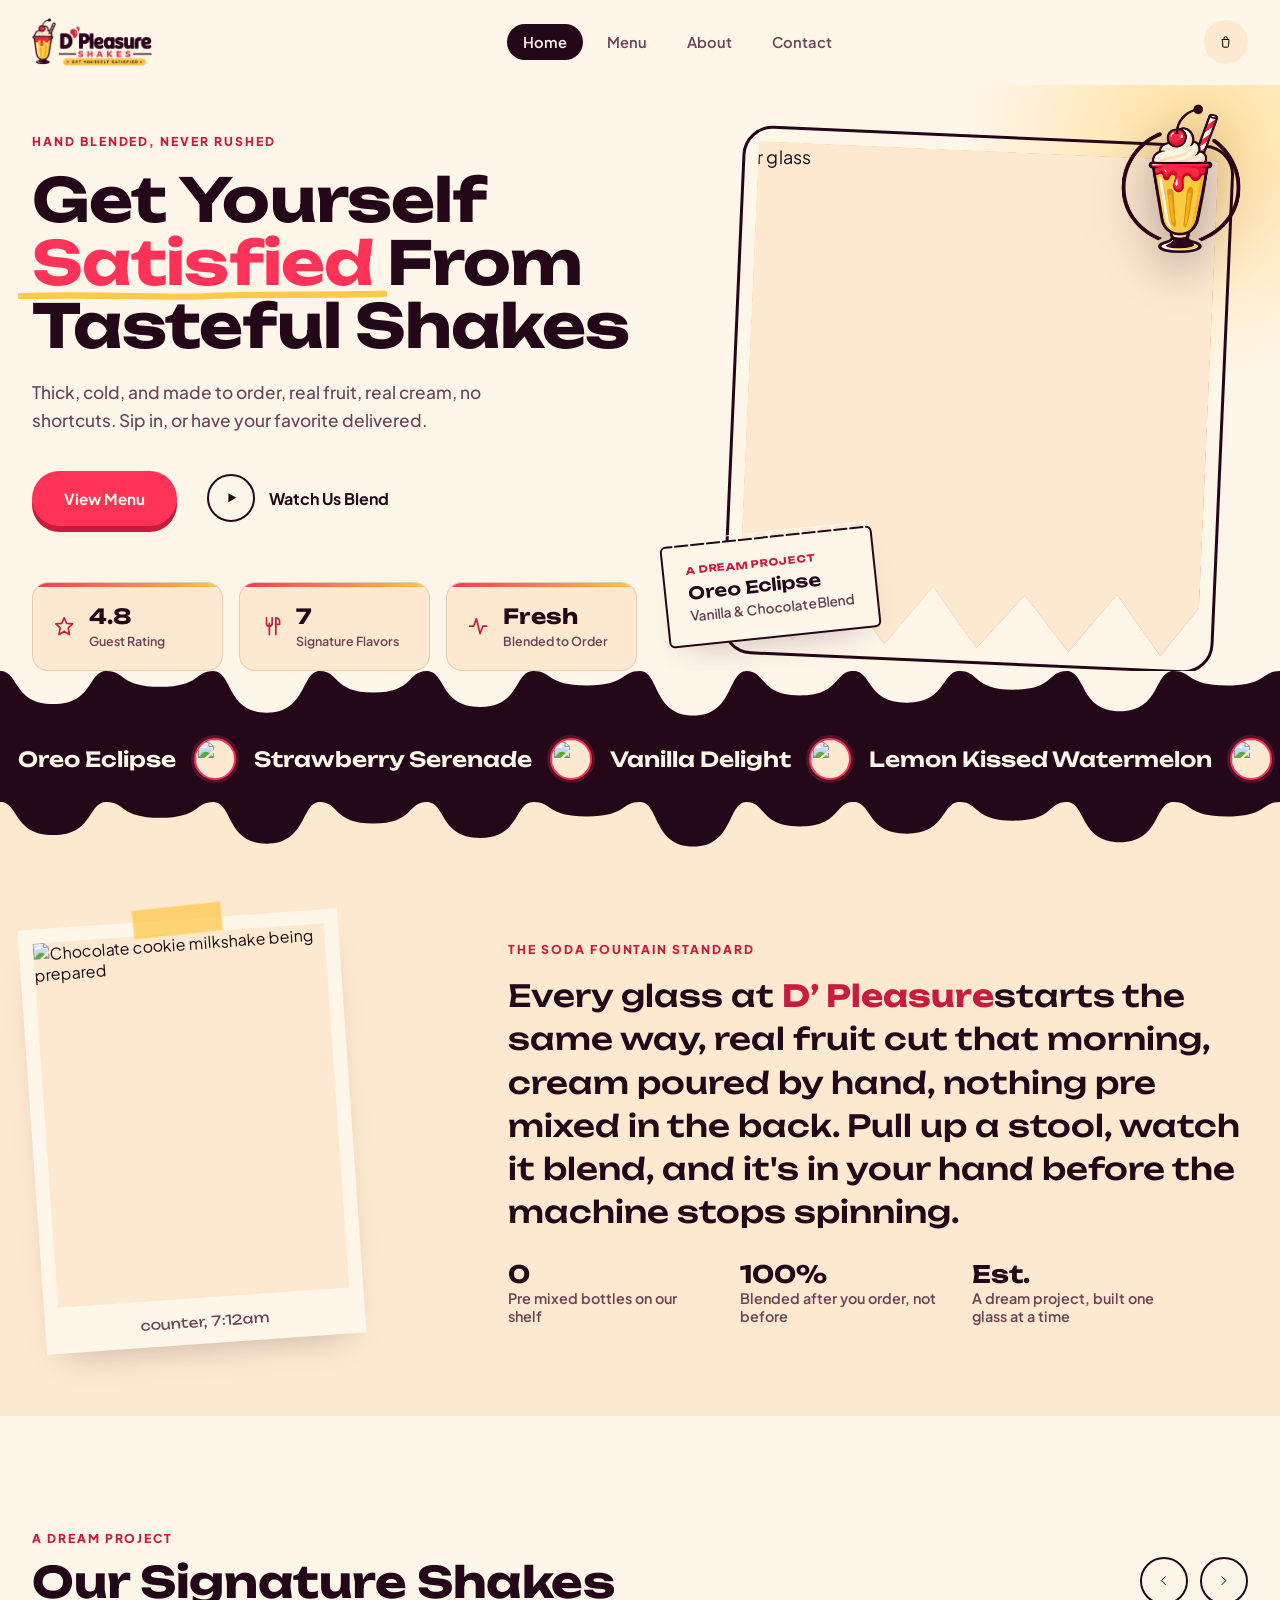
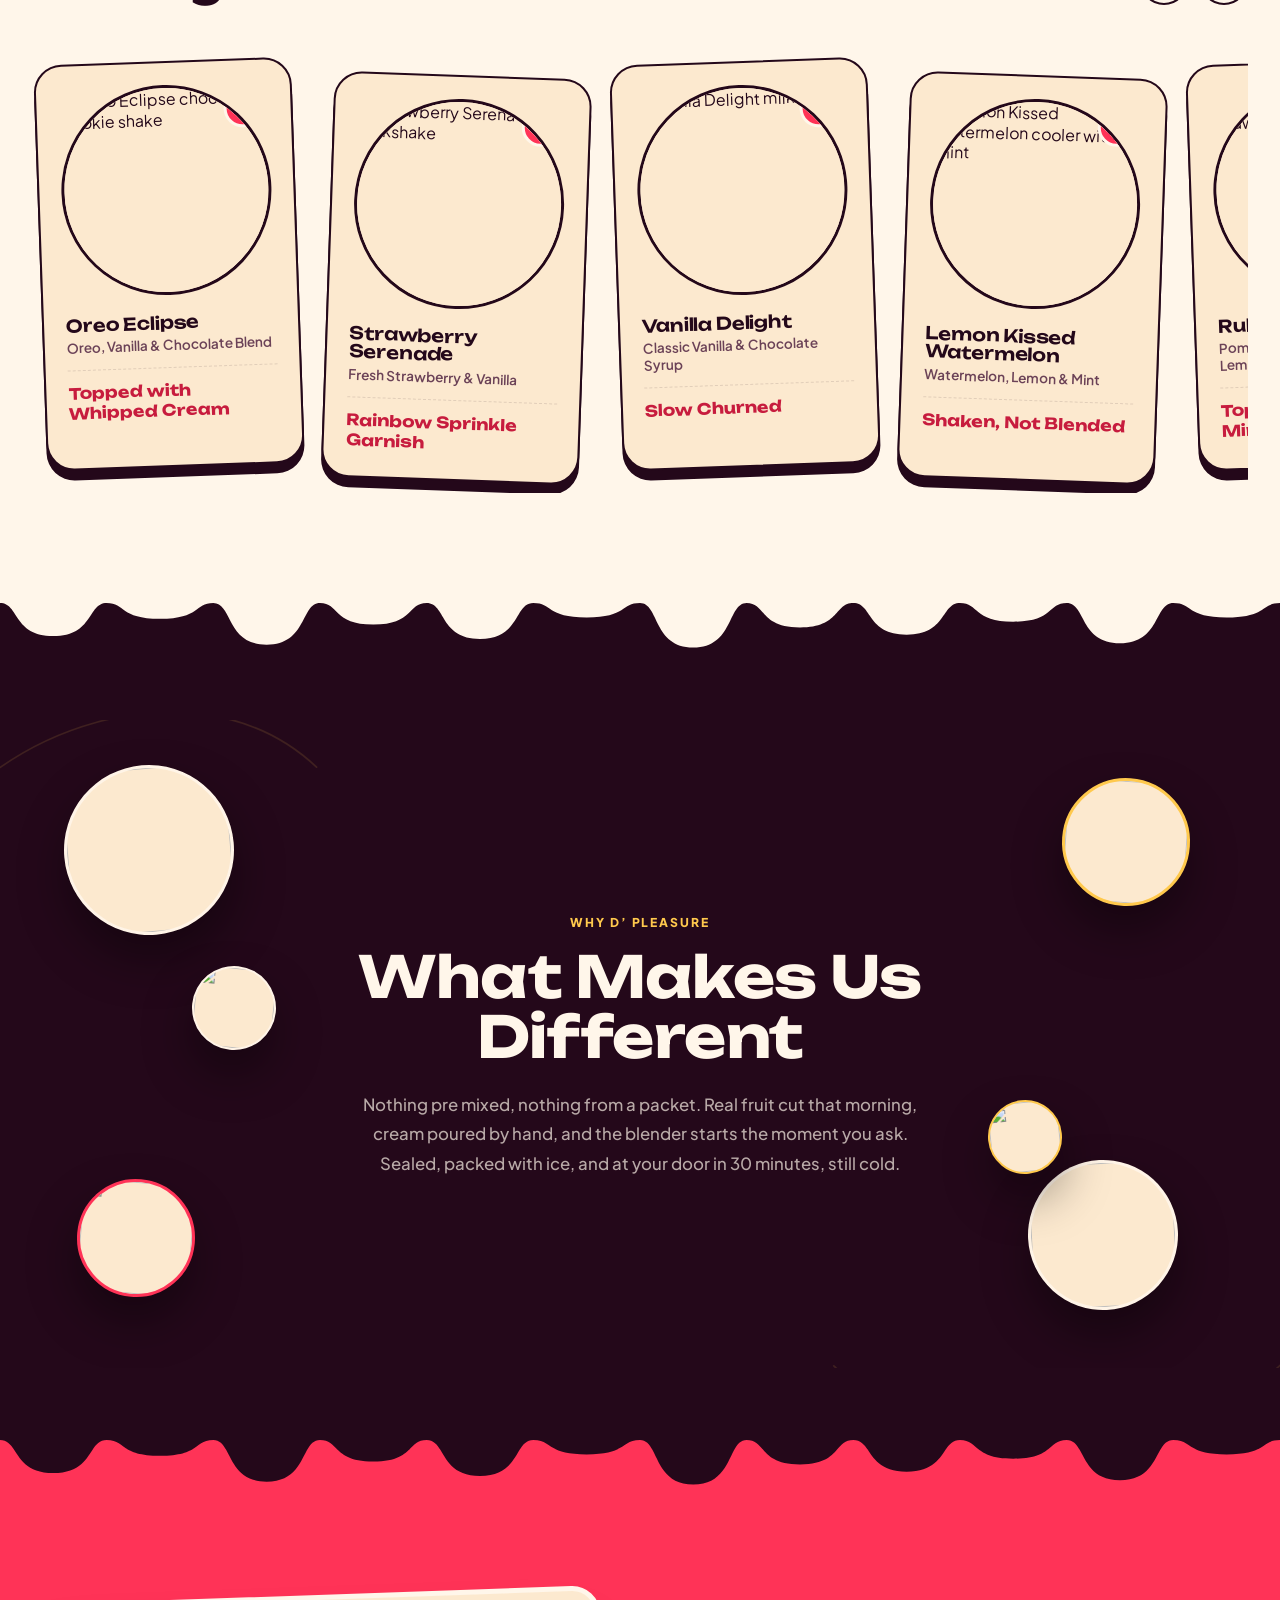
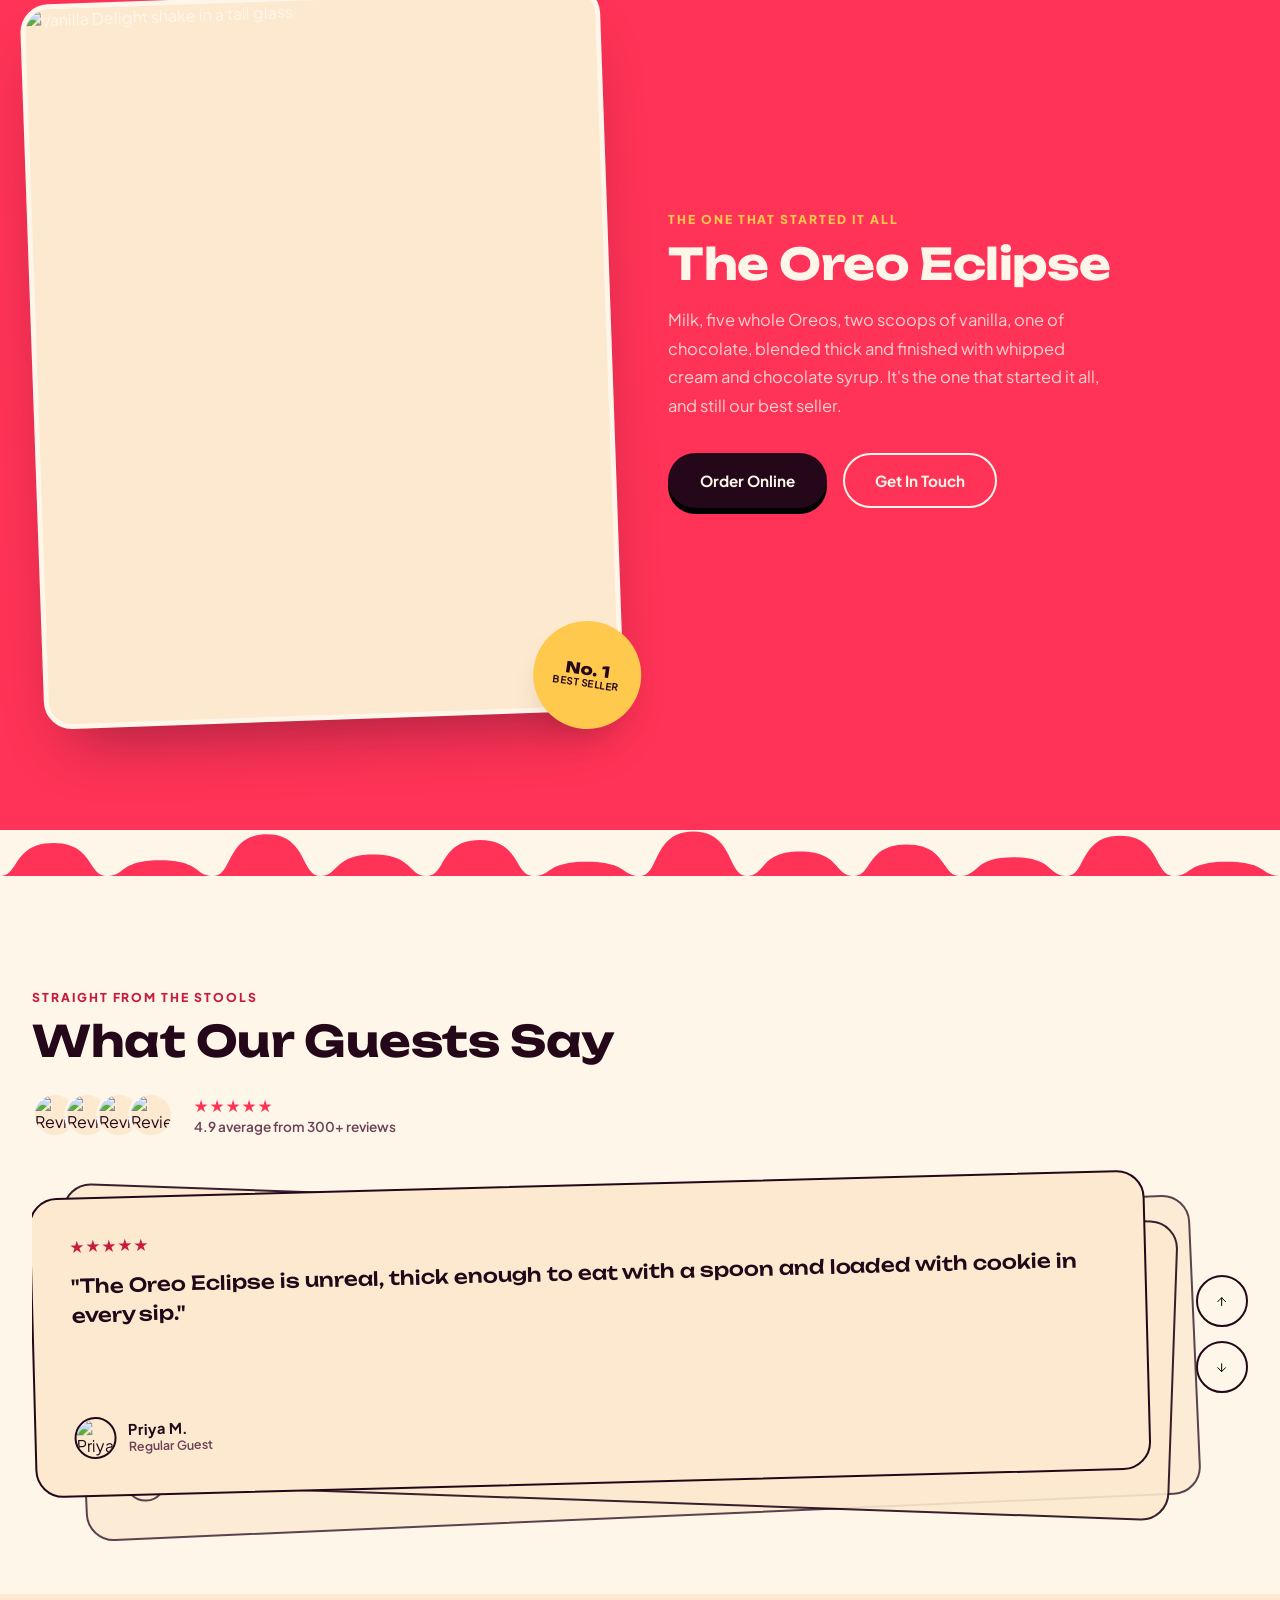
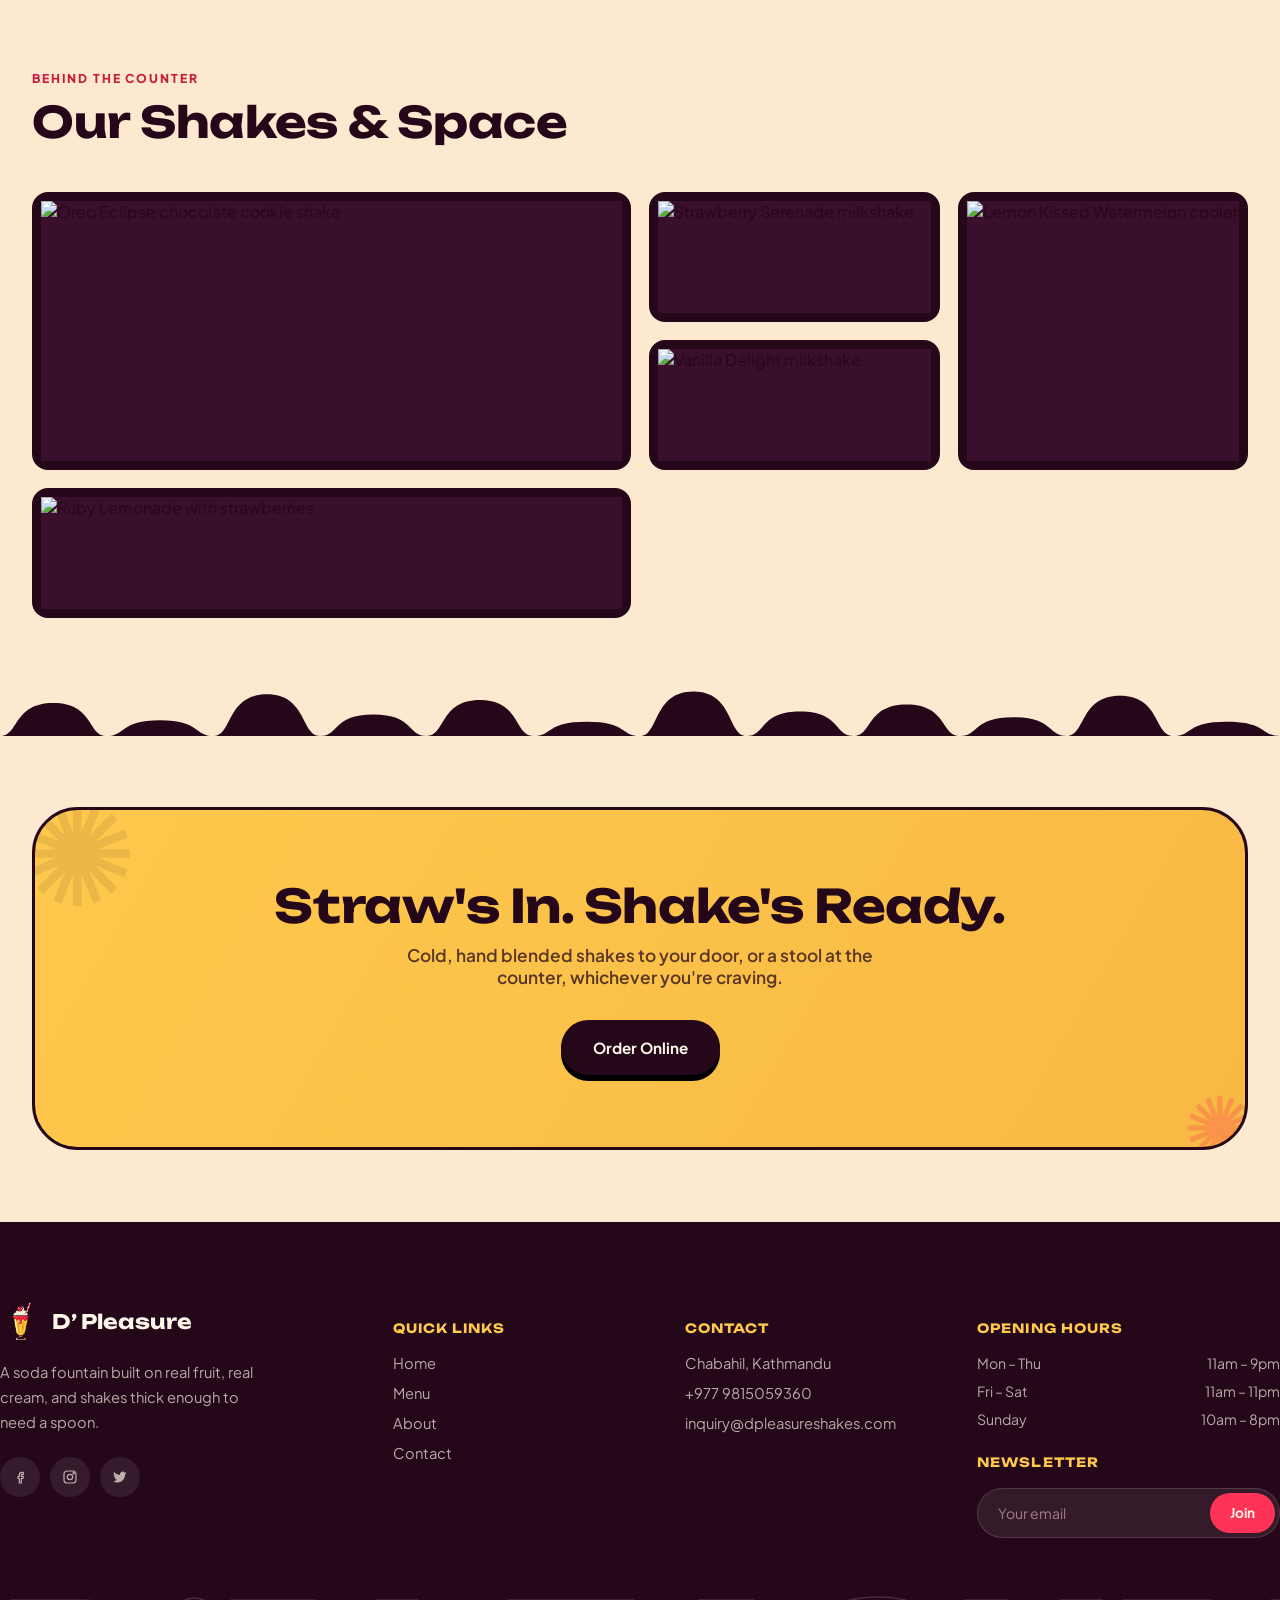
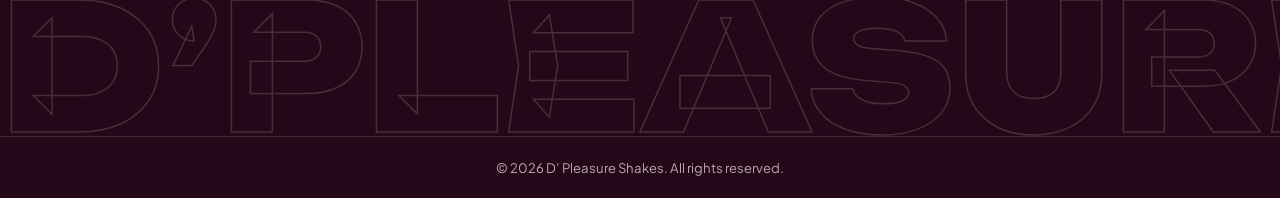
==== index.html @ b7050475 "D' Pleasure Shakes — static site Four pages on clean folder URLs (/, /menu/, /about/, /contact/), cu" ====
<!DOCTYPE html>
<html lang="en">
<head>
<meta charset="UTF-8">
<meta name="viewport" content="width=device-width, initial-scale=1.0">
<link rel="icon" type="image/png" href="images/favicon.png">
<title>D' Pleasure Shakes, Get Yourself Satisfied</title>
<meta name="description" content="D' Pleasure Shakes is a milkshake and mocktail bar serving hand blended shakes and fresh fruit coolers. Order online or stop by today.">
<meta property="og:title" content="D&rsquo; Pleasure Shakes — Get Yourself Satisfied">
<meta property="og:description" content="Hand blended shakes and fresh fruit coolers, blended to order. Order online or stop by the counter in Chabahil, Kathmandu.">
<meta property="og:type" content="website">
<link rel="preconnect" href="https://fonts.googleapis.com">
<link rel="preconnect" href="https://images.unsplash.com" crossorigin>
<link rel="stylesheet" href="css/style.css?v=7">
</head>
<body>

<a class="skip-link" href="#main">Skip to content</a>

<!-- ============ HEADER ============ -->
<header class="site-header" id="siteHeader">
 <div class="nav-wrap">
 <a href="index.html" class="logo"><img class="logo-img" src="images/logotype.png" alt="D&rsquo; Pleasure Shakes" width="499" height="200"></a>

 <nav class="nav-links">
 <a href="index.html" class="active">Home</a>
 <a href="menu/">Menu</a>
 <a href="about/">About</a>
 <a href="contact/">Contact</a>
 </nav>

 <div class="nav-actions">
 <button class="icon-btn" aria-label="View cart">
 <svg class="icon" viewBox="0 0 24 24"><path d="M6 8h12l-1 12.5a2 2 0 01-2 1.5H9a2 2 0 01-2-1.5L6 8z"/><path d="M9 8V6a3 3 0 016 0v2"/></svg>
 <span class="cart-badge">3</span>
 </button>
 <button class="hamburger" id="hamburgerBtn" aria-label="Toggle menu" aria-expanded="false">
 <span></span><span></span><span></span>
 </button>
 </div>
 </div>

 <nav class="mobile-nav" id="mobileNav">
 <a href="index.html">Home</a>
 <a href="menu/">Menu</a>
 <a href="about/">About</a>
 <a href="contact/">Contact</a>
 </nav>
</header>

<main id="main">

 <!-- ============ HERO ============ -->
 <section class="hero">
 <div class="container hero-grid">
 <div class="hero-copy">
 <span class="eyebrow">Hand Blended, Never Rushed</span>
 <h1>Get Yourself
 <span class="highlight highlight-wave">Satisfied
 <svg viewBox="0 0 300 20" preserveAspectRatio="none" xmlns="http://www.w3.org/2000/svg"><path d="M2,14 C60,4 120,20 150,10 C180,2 240,16 298,8" stroke="var(--butter)" stroke-width="7" fill="none" stroke-linecap="round"><animate attributeName="d" dur="2.4s" repeatCount="indefinite" values="M2,14 C60,4 120,20 150,10 C180,2 240,16 298,8; M2,10 C60,18 120,6 150,16 C180,20 240,6 298,12; M2,14 C60,4 120,20 150,10 C180,2 240,16 298,8"/></path></svg>
 </span>
          From Tasteful Shakes</h1>
 <p class="lede">Thick, cold, and made to order, real fruit, real cream, no shortcuts. Sip in, or have your favorite delivered.</p>

 <div class="hero-ctas">
 <a href="menu/" class="btn btn-primary">View Menu</a>
 <a href="#" class="link-play">
 <span class="play-circle">
 <svg class="icon" viewBox="0 0 24 24" style="stroke:none; fill:currentColor; width:0.85em; height:0.85em; margin-left:2px;"><path d="M6 4l14 8-14 8V4z"/></svg>
 </span>
            Watch Us Blend
 </a>
 </div>

 <div class="stats-row">
 <div class="stat-card">
 <svg class="icon stat-icon" viewBox="0 0 24 24"><path d="M12 3l2.6 5.9L21 9.6l-4.6 4.3L17.6 21 12 17.6 6.4 21l1.2-7.1L3 9.6l6.4-.7L12 3z"/></svg>
 <span>
 <span class="stat-num stat-count" data-count="4.8" data-decimals="1">4.8</span>
 <span class="stat-label">Guest Rating</span>
 </span>
 </div>
 <div class="stat-card">
 <svg class="icon stat-icon" viewBox="0 0 24 24"><path d="M7 3v6a3 3 0 006 0V3M10 9v12M17 3v18M17 3a4 4 0 014 4v3h-4"/></svg>
 <span>
 <span class="stat-num stat-count" data-count="7">7</span>
 <span class="stat-label">Signature Flavors</span>
 </span>
 </div>
 <div class="stat-card">
 <svg class="icon stat-icon" viewBox="0 0 24 24"><path d="M3 12h4l3-8 4 16 3-8h4"/></svg>
 <span>
 <span class="stat-num">Fresh</span>
 <span class="stat-label">Blended to Order</span>
 </span>
 </div>
 </div>
 </div>

 <div class="hero-visual">
 <div class="seal-badge">
 <img src="images/logo.png" alt="D&rsquo; Pleasure Shakes badge">
 </div>
 <div class="photo-box">
 <div class="photo-frame">
 <img src="https://images.unsplash.com/photo-1579954115545-a95591f28bfc?auto=format&fit=crop&w=900&q=60" alt="Strawberry milkshake topped with whipped cream in a clear glass">
 </div>
 </div>
 <div class="ticket-badge">
 <div class="tb-label">A Dream Project</div>
 <div class="tb-name">Oreo Eclipse</div>
 <div class="tb-price">Vanilla &amp; Chocolate Blend</div>
 </div>
 </div>
 </div>
 </section>

 <!-- ============ DRIP: cream → plum ============ -->
 <div class="drip drip--to-plum" aria-hidden="true">
 <svg viewBox="0 0 1200 64" preserveAspectRatio="none" xmlns="http://www.w3.org/2000/svg"><path d="M0,0 C18,0 12,46 50,46 C88,46 82,0 100,0 C118,0 112,22 150,22 C188,22 182,0 200,0 C218,0 212,58 250,58 C288,58 282,0 300,0 C318,0 312,30 350,30 C388,30 382,0 400,0 C418,0 412,50 450,50 C488,50 482,0 500,0 C518,0 512,20 550,20 C588,20 582,0 600,0 C618,0 612,62 650,62 C688,62 682,0 700,0 C718,0 712,34 750,34 C788,34 782,0 800,0 C818,0 812,44 850,44 C888,44 882,0 900,0 C918,0 912,26 950,26 C988,26 982,0 1000,0 C1018,0 1012,56 1050,56 C1088,56 1082,0 1100,0 C1118,0 1112,20 1150,20 C1188,20 1182,0 1200,0 V0 H0 Z"/></svg>
 </div>

 <!-- ============ MARQUEE TICKER ============ -->
 <div class="marquee-band" aria-hidden="true">
 <div class="marquee-track">
 <span>Oreo Eclipse</span><img loading="lazy" decoding="async" class="m-dot" src="https://images.unsplash.com/photo-1572490122747-3968b75cc699?auto=format&fit=crop&w=120&q=60" alt="" aria-hidden="true"><span>Strawberry Serenade</span><img loading="lazy" decoding="async" class="m-dot" src="https://images.unsplash.com/photo-1579954115545-a95591f28bfc?auto=format&fit=crop&w=120&q=60" alt="" aria-hidden="true"><span>Vanilla Delight</span><img loading="lazy" decoding="async" class="m-dot" src="https://images.unsplash.com/photo-1568901839119-631418a3910d?auto=format&fit=crop&w=120&q=60" alt="" aria-hidden="true"><span>Lemon Kissed Watermelon</span><img loading="lazy" decoding="async" class="m-dot" src="https://images.unsplash.com/photo-1527661591475-527312dd65f5?auto=format&fit=crop&w=120&q=60" alt="" aria-hidden="true"><span>Ruby Lemonade</span><img loading="lazy" decoding="async" class="m-dot" src="https://images.unsplash.com/photo-1560508180-03f285f67ded?auto=format&fit=crop&w=120&q=60" alt="" aria-hidden="true"><span>Blue Island Twist</span><img loading="lazy" decoding="async" class="m-dot" src="https://images.unsplash.com/photo-1783705956680-195b93288b17?auto=format&fit=crop&w=120&q=60" alt="" aria-hidden="true"><span>Tropical Mint Twist</span><img loading="lazy" decoding="async" class="m-dot" src="https://images.unsplash.com/photo-1621263764928-df1444c5e859?auto=format&fit=crop&w=120&q=60" alt="" aria-hidden="true">
 <span>Oreo Eclipse</span><img loading="lazy" decoding="async" class="m-dot" src="https://images.unsplash.com/photo-1572490122747-3968b75cc699?auto=format&fit=crop&w=120&q=60" alt="" aria-hidden="true"><span>Strawberry Serenade</span><img loading="lazy" decoding="async" class="m-dot" src="https://images.unsplash.com/photo-1579954115545-a95591f28bfc?auto=format&fit=crop&w=120&q=60" alt="" aria-hidden="true"><span>Vanilla Delight</span><img loading="lazy" decoding="async" class="m-dot" src="https://images.unsplash.com/photo-1568901839119-631418a3910d?auto=format&fit=crop&w=120&q=60" alt="" aria-hidden="true"><span>Lemon Kissed Watermelon</span><img loading="lazy" decoding="async" class="m-dot" src="https://images.unsplash.com/photo-1527661591475-527312dd65f5?auto=format&fit=crop&w=120&q=60" alt="" aria-hidden="true"><span>Ruby Lemonade</span><img loading="lazy" decoding="async" class="m-dot" src="https://images.unsplash.com/photo-1560508180-03f285f67ded?auto=format&fit=crop&w=120&q=60" alt="" aria-hidden="true"><span>Blue Island Twist</span><img loading="lazy" decoding="async" class="m-dot" src="https://images.unsplash.com/photo-1783705956680-195b93288b17?auto=format&fit=crop&w=120&q=60" alt="" aria-hidden="true"><span>Tropical Mint Twist</span><img loading="lazy" decoding="async" class="m-dot" src="https://images.unsplash.com/photo-1621263764928-df1444c5e859?auto=format&fit=crop&w=120&q=60" alt="" aria-hidden="true">
 </div>
 </div>

 <!-- ============ DRIP: plum → cream-2 ============ -->
 <div class="drip drip--to-cream2" aria-hidden="true">
 <svg viewBox="0 0 1200 64" preserveAspectRatio="none" xmlns="http://www.w3.org/2000/svg"><path d="M0,0 C18,0 12,46 50,46 C88,46 82,0 100,0 C118,0 112,22 150,22 C188,22 182,0 200,0 C218,0 212,58 250,58 C288,58 282,0 300,0 C318,0 312,30 350,30 C388,30 382,0 400,0 C418,0 412,50 450,50 C488,50 482,0 500,0 C518,0 512,20 550,20 C588,20 582,0 600,0 C618,0 612,62 650,62 C688,62 682,0 700,0 C718,0 712,34 750,34 C788,34 782,0 800,0 C818,0 812,44 850,44 C888,44 882,0 900,0 C918,0 912,26 950,26 C988,26 982,0 1000,0 C1018,0 1012,56 1050,56 C1088,56 1082,0 1100,0 C1118,0 1112,20 1150,20 C1188,20 1182,0 1200,0 V0 H0 Z"/></svg>
 </div>

 <!-- ============ ABOUT STRIP ============ -->
 <section class="section section--tight on-cream2">
 <div class="container about-strip reveal">
 <div class="polaroid">
 <div class="tape"></div>
 <img loading="lazy" decoding="async" src="https://images.unsplash.com/photo-1572490122747-3968b75cc699?auto=format&fit=crop&w=700&q=60" alt="Chocolate cookie milkshake being prepared">
 <div class="cap">counter, 7:12am</div>
 </div>
 <div class="about-copy">
 <span class="eyebrow">The Soda Fountain Standard</span>
 <p class="big-line" style="margin-top:16px;">Every glass at <strong>D&rsquo; Pleasure</strong>starts the same way, real fruit cut that morning, cream poured by hand, nothing pre mixed in the back. Pull up a stool, watch it blend, and it's in your hand before the machine stops spinning.</p>
 <div class="about-copy-foot">
 <div><strong>0</strong>Pre mixed bottles on our shelf</div>
 <div><strong>100%</strong>Blended after you order, not before</div>
 <div><strong>Est.</strong>A dream project, built one glass at a time</div>
 </div>
 </div>
 </div>
 </section>

 <!-- ============ SIGNATURE SHAKES (DISH RACK) ============ -->
 <section class="section">
 <div class="container">
 <div class="section-head-row reveal">
 <div class="section-heading">
 <span class="eyebrow">A Dream Project</span>
 <h2>Our Signature Shakes</h2>
 </div>
 <div class="carousel-arrows">
 <button class="arrow-btn" id="dishPrev" aria-label="Scroll shakes left">
 <svg class="icon" viewBox="0 0 24 24"><path d="M15 5l-7 7 7 7"/></svg>
 </button>
 <button class="arrow-btn" id="dishNext" aria-label="Scroll shakes right">
 <svg class="icon" viewBox="0 0 24 24"><path d="M9 5l7 7-7 7"/></svg>
 </button>
 </div>
 </div>

 <div class="dish-track reveal" id="dishTrack">
 <article class="dish-card" data-id="oreo-eclipse" data-name="Oreo Eclipse" data-price="380">
 <div class="dish-photo">
 <img loading="lazy" decoding="async" src="https://images.unsplash.com/photo-1572490122747-3968b75cc699?auto=format&fit=crop&w=500&q=60" alt="Oreo Eclipse chocolate cookie shake">
 <button class="dish-add" aria-label="Add Oreo Eclipse to cart">+</button>
 </div>
 <h4>Oreo Eclipse</h4>
 <p class="dish-sub">Oreo, Vanilla &amp; Chocolate Blend</p>
 <p class="dish-price">Topped with Whipped Cream</p>
 </article>

 <article class="dish-card" data-id="strawberry-serenade" data-name="Strawberry Serenade" data-price="360">
 <div class="dish-photo">
 <img loading="lazy" decoding="async" src="https://images.unsplash.com/photo-1579954115545-a95591f28bfc?auto=format&fit=crop&w=600&q=60" alt="Strawberry Serenade milkshake">
 <button class="dish-add" aria-label="Add Strawberry Serenade to cart">+</button>
 </div>
 <h4>Strawberry Serenade</h4>
 <p class="dish-sub">Fresh Strawberry &amp; Vanilla</p>
 <p class="dish-price">Rainbow Sprinkle Garnish</p>
 </article>

 <article class="dish-card" data-id="vanilla-delight" data-name="Vanilla Delight" data-price="320">
 <div class="dish-photo">
 <img loading="lazy" decoding="async" src="https://images.unsplash.com/photo-1568901839119-631418a3910d?auto=format&fit=crop&w=500&q=60" alt="Vanilla Delight milkshake">
 <button class="dish-add" aria-label="Add Vanilla Delight to cart">+</button>
 </div>
 <h4>Vanilla Delight</h4>
 <p class="dish-sub">Classic Vanilla &amp; Chocolate Syrup</p>
 <p class="dish-price">Slow Churned</p>
 </article>

 <article class="dish-card" data-id="lemon-kissed-watermelon" data-name="Lemon Kissed Watermelon" data-price="300">
 <div class="dish-photo">
 <img loading="lazy" decoding="async" src="https://images.unsplash.com/photo-1527661591475-527312dd65f5?auto=format&fit=crop&w=500&q=60" alt="Lemon Kissed Watermelon cooler with mint">
 <button class="dish-add" aria-label="Add Lemon Kissed Watermelon to cart">+</button>
 </div>
 <h4>Lemon Kissed Watermelon</h4>
 <p class="dish-sub">Watermelon, Lemon &amp; Mint</p>
 <p class="dish-price">Shaken, Not Blended</p>
 </article>

 <article class="dish-card" data-id="ruby-lemonade" data-name="Ruby Lemonade" data-price="320">
 <div class="dish-photo">
 <img loading="lazy" decoding="async" src="https://images.unsplash.com/photo-1560508180-03f285f67ded?auto=format&fit=crop&w=500&q=60" alt="Ruby Lemonade with strawberries and mint">
 <button class="dish-add" aria-label="Add Ruby Lemonade to cart">+</button>
 </div>
 <h4>Ruby Lemonade</h4>
 <p class="dish-sub">Pomegranate &amp; Cloudy Lemonade</p>
 <p class="dish-price">Topped with Sprite &amp; Mint</p>
 </article>
 </div>
 </div>
 </section>

 <!-- ============ DRIP: cream → plum ============ -->
 <div class="drip drip--to-plum" aria-hidden="true">
 <svg viewBox="0 0 1200 64" preserveAspectRatio="none" xmlns="http://www.w3.org/2000/svg"><path d="M0,0 C18,0 12,46 50,46 C88,46 82,0 100,0 C118,0 112,22 150,22 C188,22 182,0 200,0 C218,0 212,58 250,58 C288,58 282,0 300,0 C318,0 312,30 350,30 C388,30 382,0 400,0 C418,0 412,50 450,50 C488,50 482,0 500,0 C518,0 512,20 550,20 C588,20 582,0 600,0 C618,0 612,62 650,62 C688,62 682,0 700,0 C718,0 712,34 750,34 C788,34 782,0 800,0 C818,0 812,44 850,44 C888,44 882,0 900,0 C918,0 912,26 950,26 C988,26 982,0 1000,0 C1018,0 1012,56 1050,56 C1088,56 1082,0 1100,0 C1118,0 1112,20 1150,20 C1188,20 1182,0 1200,0 V0 H0 Z"/></svg>
 </div>

 <!-- ============ WHY D' PLEASURE, FLOATING HERO ============ -->
 <section class="section section--tight on-dark">
 <div class="float-hero">
 <svg class="fh-swirl fh-swirl--tl" viewBox="0 0 600 600" fill="none" xmlns="http://www.w3.org/2000/svg" aria-hidden="true">
 <path d="M515.266 181.33C377.943 51.564 128.537 136.256 50.8123 293.565C-26.9127 450.874 125.728 600 125.728 600" stroke="currentColor" stroke-width="2" stroke-linecap="round"/>
 </svg>
 <svg class="fh-swirl fh-swirl--br" viewBox="0 0 700 700" fill="none" xmlns="http://www.w3.org/2000/svg" aria-hidden="true">
 <path d="M26.8838 528.274C193.934 689.816 480.051 637.218 594.397 451.983C708.742 266.748 543.953 2.22235 543.953 2.22235" stroke="currentColor" stroke-width="2" stroke-linecap="round"/>
 </svg>

 <div class="fh-images" aria-hidden="true">
 <span class="fh-pos fh-pos--1"><img loading="lazy" decoding="async" class="fh-img" src="https://images.unsplash.com/photo-1572490122747-3968b75cc699?auto=format&fit=crop&w=400&q=60" alt=""></span>
 <span class="fh-pos fh-pos--2"><img loading="lazy" decoding="async" class="fh-img" src="https://images.unsplash.com/photo-1527661591475-527312dd65f5?auto=format&fit=crop&w=400&q=60" alt=""></span>
 <span class="fh-pos fh-pos--3"><img loading="lazy" decoding="async" class="fh-img" src="https://images.unsplash.com/photo-1579954115545-a95591f28bfc?auto=format&fit=crop&w=400&q=60" alt=""></span>
 <span class="fh-pos fh-pos--4"><img loading="lazy" decoding="async" class="fh-img" src="https://images.unsplash.com/photo-1560508180-03f285f67ded?auto=format&fit=crop&w=400&q=60" alt=""></span>
 <span class="fh-pos fh-pos--5"><img loading="lazy" decoding="async" class="fh-img" src="https://images.unsplash.com/photo-1783705956680-195b93288b17?auto=format&fit=crop&w=400&q=60" alt=""></span>
 <span class="fh-pos fh-pos--6"><img loading="lazy" decoding="async" class="fh-img" src="https://images.unsplash.com/photo-1621263764928-df1444c5e859?auto=format&fit=crop&w=400&q=60" alt=""></span>
 </div>

 <div class="container fh-copy reveal">
 <span class="eyebrow">Why D&rsquo; Pleasure</span>
 <h2>What Makes Us Different</h2>
 <p>Nothing pre mixed, nothing from a packet. Real fruit cut that morning, cream poured by hand, and the blender starts the moment you ask. Sealed, packed with ice, and at your door in 30 minutes, still cold.</p>
 </div>
 </div>
 </section>

 <!-- ============ DRIP: plum → cherry ============ -->
 <div class="drip drip--to-cherry" aria-hidden="true">
 <svg viewBox="0 0 1200 64" preserveAspectRatio="none" xmlns="http://www.w3.org/2000/svg"><path d="M0,0 C18,0 12,46 50,46 C88,46 82,0 100,0 C118,0 112,22 150,22 C188,22 182,0 200,0 C218,0 212,58 250,58 C288,58 282,0 300,0 C318,0 312,30 350,30 C388,30 382,0 400,0 C418,0 412,50 450,50 C488,50 482,0 500,0 C518,0 512,20 550,20 C588,20 582,0 600,0 C618,0 612,62 650,62 C688,62 682,0 700,0 C718,0 712,34 750,34 C788,34 782,0 800,0 C818,0 812,44 850,44 C888,44 882,0 900,0 C918,0 912,26 950,26 C988,26 982,0 1000,0 C1018,0 1012,56 1050,56 C1088,56 1082,0 1100,0 C1118,0 1112,20 1150,20 C1188,20 1182,0 1200,0 V0 H0 Z"/></svg>
 </div>

 <!-- ============ SPOTLIGHT: OREO ECLIPSE ============ -->
 <section class="section on-cherry">
 <div class="container">
 <div class="spotlight reveal">
 <div class="spotlight-img">
 <img loading="lazy" decoding="async" src="https://images.unsplash.com/photo-1568901839119-631418a3910d?auto=format&fit=crop&w=640&q=60" alt="Vanilla Delight shake in a tall glass">
 <div class="price-burst">
 <span class="pb-top">No. 1</span>
 <span class="pb-bottom">Best Seller</span>
 </div>
 </div>
 <div class="spotlight-copy on-dark">
 <span class="eyebrow">The One That Started It All</span>
 <h2>The Oreo Eclipse</h2>
 <p>Milk, five whole Oreos, two scoops of vanilla, one of chocolate, blended thick and finished with whipped cream and chocolate syrup. It's the one that started it all, and still our best seller.</p>
 <div class="spotlight-ctas">
 <a href="menu/" class="btn btn-dark">Order Online</a>
 <a href="contact/" class="btn btn-outline">Get In Touch</a>
 </div>
 </div>
 </div>
 </div>
 </section>

 <!-- ============ DRIP: cherry → cream ============ -->
 <div class="drip drip--from-cherry" aria-hidden="true">
 <svg viewBox="0 0 1200 64" preserveAspectRatio="none" xmlns="http://www.w3.org/2000/svg"><path d="M0,0 C18,0 12,46 50,46 C88,46 82,0 100,0 C118,0 112,22 150,22 C188,22 182,0 200,0 C218,0 212,58 250,58 C288,58 282,0 300,0 C318,0 312,30 350,30 C388,30 382,0 400,0 C418,0 412,50 450,50 C488,50 482,0 500,0 C518,0 512,20 550,20 C588,20 582,0 600,0 C618,0 612,62 650,62 C688,62 682,0 700,0 C718,0 712,34 750,34 C788,34 782,0 800,0 C818,0 812,44 850,44 C888,44 882,0 900,0 C918,0 912,26 950,26 C988,26 982,0 1000,0 C1018,0 1012,56 1050,56 C1088,56 1082,0 1100,0 C1118,0 1112,20 1150,20 C1188,20 1182,0 1200,0 V0 H0 Z" style="transform:scaleY(-1) translateY(-64px);"/></svg>
 </div>

 <!-- ============ REVIEWS, STACKED DECK ============ -->
 <section class="section">
 <div class="container">
 <div class="section-heading reveal">
 <span class="eyebrow">Straight From the Stools</span>
 <h2>What Our Guests Say</h2>
 </div>

 <div class="reviews-top reveal" style="margin-top:28px;">
 <div class="avatar-stack">
 <img loading="lazy" decoding="async" src="https://images.unsplash.com/photo-1494790108377-be9c29b29330?auto=format&fit=crop&w=100&q=60" alt="Reviewer avatar">
 <img loading="lazy" decoding="async" src="https://images.unsplash.com/photo-1500648767791-00dcc994a43e?auto=format&fit=crop&w=100&q=60" alt="Reviewer avatar">
 <img loading="lazy" decoding="async" src="https://images.unsplash.com/photo-1552058544-f2b08422138a?auto=format&fit=crop&w=100&q=60" alt="Reviewer avatar">
 <img loading="lazy" decoding="async" src="https://images.unsplash.com/photo-1544005313-94ddf0286df2?auto=format&fit=crop&w=100&q=60" alt="Reviewer avatar">
 </div>
 <div class="reviews-meta">
 <div class="stars">★★★★★</div>
 <div class="count">4.9 average from 300+ reviews</div>
 </div>
 </div>

 <div class="deck-wrap reveal">
 <div class="deck" id="testimonialDeck">
 <div class="testimonial-card" data-pos="0">
 <div>
 <div class="stars">★★★★★</div>
 <p class="quote">"The Oreo Eclipse is unreal, thick enough to eat with a spoon and loaded with cookie in every sip."</p>
 </div>
 <div class="testimonial-person">
 <img loading="lazy" decoding="async" src="https://images.unsplash.com/photo-1494790108377-be9c29b29330?auto=format&fit=crop&w=100&q=60" alt="Priya M.">
 <div>
 <div class="t-name">Priya M.</div>
 <div class="t-role">Regular Guest</div>
 </div>
 </div>
 </div>

 <div class="testimonial-card" data-pos="1">
 <div>
 <div class="stars">★★★★★</div>
 <p class="quote">"Ruby Lemonade is the most refreshing thing I've had all summer. Ordering it again this week."</p>
 </div>
 <div class="testimonial-person">
 <img loading="lazy" decoding="async" src="https://images.unsplash.com/photo-1500648767791-00dcc994a43e?auto=format&fit=crop&w=100&q=60" alt="Daniel R.">
 <div>
 <div class="t-name">Daniel R.</div>
 <div class="t-role">Delivery Customer</div>
 </div>
 </div>
 </div>

 <div class="testimonial-card" data-pos="2">
 <div>
 <div class="stars">★★★★★</div>
 <p class="quote">"Fast delivery, cold shake, zero mess. The Lemon Kissed Watermelon is my new go to."</p>
 </div>
 <div class="testimonial-person">
 <img loading="lazy" decoding="async" src="https://images.unsplash.com/photo-1552058544-f2b08422138a?auto=format&fit=crop&w=100&q=60" alt="Sofia L.">
 <div>
 <div class="t-name">Sofia L.</div>
 <div class="t-role">Local Guide</div>
 </div>
 </div>
 </div>
 </div>

 <div class="deck-nav">
 <button id="deckPrev" aria-label="Previous review">
 <svg class="icon" viewBox="0 0 24 24"><path d="M12 19V5M5 12l7-7 7 7"/></svg>
 </button>
 <button id="deckNext" aria-label="Next review">
 <svg class="icon" viewBox="0 0 24 24"><path d="M12 5v14M19 12l-7 7-7-7"/></svg>
 </button>
 </div>
 </div>
 </div>
 </section>

 <!-- ============ GALLERY TEASER, MASONRY ============ -->
 <section class="section section--tight on-cream2">
 <div class="container">
 <div class="section-head-row reveal">
 <div class="section-heading">
 <span class="eyebrow">Behind the Counter</span>
 <h2>Our Shakes &amp; Space</h2>
 </div>
 </div>

 <div class="gallery-grid reveal">
 <a href="menu/#oreo-eclipse" class="g-item g-wide g-tall">
 <img loading="lazy" decoding="async" src="https://images.unsplash.com/photo-1572490122747-3968b75cc699?auto=format&fit=crop&w=640&q=60" alt="Oreo Eclipse chocolate cookie shake">
 <span class="g-cap">Oreo Eclipse</span>
 </a>
 <a href="menu/#strawberry-serenade" class="g-item">
 <img loading="lazy" decoding="async" src="https://images.unsplash.com/photo-1579954115545-a95591f28bfc?auto=format&fit=crop&w=600&q=60" alt="Strawberry Serenade milkshake">
 <span class="g-cap">Strawberry Serenade</span>
 </a>
 <a href="menu/#lemon-kissed-watermelon" class="g-item g-tall">
 <img loading="lazy" decoding="async" src="https://images.unsplash.com/photo-1527661591475-527312dd65f5?auto=format&fit=crop&w=500&q=60" alt="Lemon Kissed Watermelon cooler">
 <span class="g-cap">Lemon Kissed Watermelon</span>
 </a>
 <a href="menu/#vanilla-delight" class="g-item">
 <img loading="lazy" decoding="async" src="https://images.unsplash.com/photo-1568901839119-631418a3910d?auto=format&fit=crop&w=500&q=60" alt="Vanilla Delight milkshake">
 <span class="g-cap">Vanilla Delight</span>
 </a>
 <a href="menu/#ruby-lemonade" class="g-item g-wide">
 <img loading="lazy" decoding="async" src="https://images.unsplash.com/photo-1560508180-03f285f67ded?auto=format&fit=crop&w=500&q=60" alt="Ruby Lemonade with strawberries">
 <span class="g-cap">Ruby Lemonade</span>
 </a>
 </div>
 </div>
 </section>

 <!-- ============ DRIP: cream-2 → butter (CTA) ============ -->
 <div class="drip drip--to-cream2" style="transform:scaleY(-1);" aria-hidden="true">
 <svg viewBox="0 0 1200 64" preserveAspectRatio="none" xmlns="http://www.w3.org/2000/svg"><path d="M0,0 C18,0 12,46 50,46 C88,46 82,0 100,0 C118,0 112,22 150,22 C188,22 182,0 200,0 C218,0 212,58 250,58 C288,58 282,0 300,0 C318,0 312,30 350,30 C388,30 382,0 400,0 C418,0 412,50 450,50 C488,50 482,0 500,0 C518,0 512,20 550,20 C588,20 582,0 600,0 C618,0 612,62 650,62 C688,62 682,0 700,0 C718,0 712,34 750,34 C788,34 782,0 800,0 C818,0 812,44 850,44 C888,44 882,0 900,0 C918,0 912,26 950,26 C988,26 982,0 1000,0 C1018,0 1012,56 1050,56 C1088,56 1082,0 1100,0 C1118,0 1112,20 1150,20 C1188,20 1182,0 1200,0 V0 H0 Z"/></svg>
 </div>

 <!-- ============ CTA BANNER ============ -->
 <section class="section section--tight on-cream2">
 <div class="container">
 <div class="cta-banner reveal">
 <h2>Straw's In. Shake's Ready.</h2>
 <p>Cold, hand blended shakes to your door, or a stool at the counter, whichever you're craving.</p>
 <a href="menu/" class="btn btn-dark">Order Online</a>
 </div>
 </div>
 </section>

</main>

<!-- ============ FOOTER ============ -->
<footer class="site-footer">
 <div class="container footer-top">
 <div class="footer-brand">
 <a href="index.html" class="logo">
 <span class="logo-mark"><img src="images/logo.png" alt="" width="286" height="300"></span>
 D&rsquo; Pleasure
 </a>
 <p>A soda fountain built on real fruit, real cream, and shakes thick enough to need a spoon.</p>
 <div class="footer-social">
 <a href="#" aria-label="Facebook">
 <svg class="icon" viewBox="0 0 24 24" style="width:16px;height:16px;"><path d="M15 8h2V5h-2a4 4 0 00-4 4v2H9v3h2v7h3v-7h2.5l.5-3H14V9a1 1 0 011-1z"/></svg>
 </a>
 <a href="#" aria-label="Instagram">
 <svg class="icon" viewBox="0 0 24 24" style="width:16px;height:16px;"><rect x="3" y="3" width="18" height="18" rx="5"/><circle cx="12" cy="12" r="4"/><circle cx="17.5" cy="6.5" r="1"/></svg>
 </a>
 <a href="#" aria-label="Twitter">
 <svg class="icon" viewBox="0 0 24 24" style="width:16px;height:16px;"><path d="M22 5.9c-.7.3-1.5.6-2.3.7a4 4 0 001.7-2.2c-.8.5-1.7.8-2.6 1a4 4 0 00-6.9 3.6A11.4 11.4 0 013 4.6a4 4 0 001.2 5.3c-.6 0-1.2-.2-1.7-.5v.1a4 4 0 003.2 3.9c-.6.1-1.2.2-1.8.1a4 4 0 003.7 2.7A8 8 0 012 18.4a11.3 11.3 0 006.1 1.8c7.4 0 11.4-6.1 11.4-11.4v-.5c.8-.6 1.4-1.3 1.9-2.1z" fill="currentColor" stroke="none"/></svg>
 </a>
 </div>
 </div>

 <div class="footer-col">
 <h5>Quick Links</h5>
 <ul>
 <li><a href="index.html">Home</a></li>
 <li><a href="menu/">Menu</a></li>
 <li><a href="about/">About</a></li>
 <li><a href="contact/">Contact</a></li>
 </ul>
 </div>

 <div class="footer-col">
 <h5>Contact</h5>
 <ul>
 <li>Chabahil, Kathmandu</li>
 <li>+977 9815059360</li>
 <li>inquiry@dpleasureshakes.com</li>
 </ul>
 </div>

 <div class="footer-col">
 <h5>Opening Hours</h5>
 <div class="hours-row"><span>Mon – Thu</span><span>11am – 9pm</span></div>
 <div class="hours-row"><span>Fri – Sat</span><span>11am – 11pm</span></div>
 <div class="hours-row"><span>Sunday</span><span>10am – 8pm</span></div>

 <h5 style="margin-top:26px;">Newsletter</h5>
 <form class="newsletter-form" onsubmit="return false;">
 <input type="email" placeholder="Your email" aria-label="Email for newsletter" required>
 <button type="submit">Join</button>
 </form>
 </div>
 </div>

 <div class="footer-wordmark" aria-hidden="true">D&rsquo;PLEASURE</div>

 <div class="footer-bottom">
    © 2026 D&rsquo; Pleasure Shakes. All rights reserved.
 </div>
</footer>

<div class="cart-overlay" id="cartOverlay"></div>
<aside class="cart-drawer" id="cartDrawer" role="dialog" aria-modal="true" aria-label="Your order tray">
 <div class="cart-head">
 <div>
 <span class="eyebrow">Order Ticket</span>
 <h3>Your Tray</h3>
 </div>
 <button class="cart-close" id="cartClose" aria-label="Close cart">
 <svg class="icon" viewBox="0 0 24 24"><path d="M18 6L6 18M6 6l12 12"/></svg>
 </button>
 </div>
 <div class="cart-items" id="cartItems"></div>
 <div class="cart-foot">
 <div class="cart-total-row"><span>Total</span><span id="cartTotal">Rs. 0</span></div>
 <p class="cart-note">Pay at the counter or on delivery, no prepayment needed.</p>
 <a class="btn btn-primary cart-wa" id="cartWhatsapp" href="#" target="_blank" rel="noopener">
 <svg class="icon" viewBox="0 0 24 24"><path d="M21 11.5a8.5 8.5 0 01-12.3 7.6L3 21l1.9-5.7A8.5 8.5 0 1121 11.5z"/></svg>
 Send Order on WhatsApp
 </a>
 </div>
</aside>
<button class="to-top" id="toTop" aria-label="Back to top">
  <svg class="icon" viewBox="0 0 24 24"><path d="M12 19V5M5 12l7-7 7-7"/></svg>
</button>

<script src="js/script.js"></script>
</body>
</html>
---- css/style.css ----
/* =========================================================
   D' PLEASURE — "SODA FOUNTAIN" DESIGN SYSTEM
   A late-night diner counter, reimagined: deep plum neon,
   cherry-red signage, butter-yellow cream, and a signature
   melt-drip seam between every section.
   ========================================================= */

@import url('https://fonts.googleapis.com/css2?family=Unbounded:wght@400;500;600;700;800;900&family=Plus+Jakarta+Sans:ital,wght@0,400;0,500;0,600;0,700;0,800;1,600&display=swap');

:root{
  /* ---- Color ---- */
  --plum:        #24081A;   /* deep counter-top plum / primary dark */
  --plum-soft:   #3A0F2C;   /* card surface on dark */
  --plum-line:   rgba(255,246,234,0.14);
  --cream:       #FFF6EA;   /* base light */
  --cream-2:     #FCE9CF;   /* milk-foam warm card */
  --cream-line:  rgba(36,8,26,0.12);
  --cherry:      #FF3357;
  --cherry-dark: #C71C3E;
  --cherry-ink:  #4A0417;
  --butter:      #FFC94D;
  --butter-dark: #F0A93A;
  --ink:         #24081A;
  --ink-soft:    #6B4257;
  --on-dark:     #FFF6EA;
  --on-dark-soft: rgba(255,246,234,0.68);
  --white:       #FFFFFF;

  /* ---- Type ---- */
  --font-display: 'Unbounded', sans-serif;
  --font-body: 'Plus Jakarta Sans', sans-serif;

  /* ---- Layout ---- */
  --max-w: 1280px;
  --radius-sm: 16px;
  --radius-md: 28px;
  --radius-lg: 46px;
  --radius-pill: 999px;
  --shadow-soft: 0 34px 64px -28px rgba(36,8,26,0.45);
  --shadow-card: 0 18px 36px -20px rgba(36,8,26,0.28);
  --shadow-pop:  0 10px 0 0 var(--ink);
}

*, *::before, *::after{ box-sizing: border-box; }
html{ scroll-behavior: smooth; scroll-padding-top: 92px; }

::selection{ background: var(--cherry); color: var(--cream); }
body{
  margin: 0;
  font-family: var(--font-body);
  color: var(--ink);
  background: var(--cream);
  -webkit-font-smoothing: antialiased;
  overflow-x: hidden;
}
img{ max-width: 100%; display: block; background: var(--cream-2); }
a{ text-decoration: none; color: inherit; }
ul{ list-style: none; margin: 0; padding: 0; }
button{ font-family: inherit; cursor: pointer; }
h1,h2,h3,h4{ font-family: var(--font-display); margin: 0; line-height: 1.05; letter-spacing: -0.01em; }
p{ margin: 0; }

:focus-visible{
  outline: 3px solid var(--cherry);
  outline-offset: 3px;
}

.container{
  max-width: var(--max-w);
  margin: 0 auto;
  padding: 0 32px;
}

/* ---------- Eyebrow / label system ---------- */
.eyebrow{
  display: inline-flex;
  align-items: center;
  gap: 10px;
  font-family: var(--font-body);
  font-weight: 800;
  font-size: 0.76rem;
  letter-spacing: 0.16em;
  text-transform: uppercase;
  color: var(--cherry-dark);
}
.on-dark .eyebrow{ color: var(--butter); }

.section-heading{ max-width: 640px; }
.section-heading h2{
  font-size: clamp(1.9rem, 3.4vw, 2.7rem);
  font-weight: 700;
  margin-top: 12px;
}
.section-heading .eyebrow{ margin-bottom: 2px; }

.section{ padding: 110px 0; position: relative; }
.section--tight{ padding: 72px 0; }
.section.on-dark{ background: var(--plum); color: var(--on-dark); }
.section.on-cream2{ background: var(--cream-2); }
.section.on-cherry{ background: var(--cherry); color: var(--cream); }

/* ---------- Buttons ---------- */
.btn{
  display: inline-flex;
  align-items: center;
  justify-content: center;
  gap: 10px;
  font-family: var(--font-body);
  font-weight: 700;
  font-size: 0.95rem;
  padding: 16px 30px;
  border-radius: var(--radius-pill);
  border: 2.5px solid transparent;
  transition: transform 0.2s cubic-bezier(.34,1.56,.64,1), box-shadow 0.25s ease, background 0.25s ease, color 0.25s ease, border-color .25s ease;
  white-space: nowrap;
}
.btn-primary{
  background: var(--cherry);
  color: var(--cream);
  box-shadow: 0 6px 0 0 var(--cherry-dark);
}
.btn-primary:hover{
  transform: translateY(-3px);
  box-shadow: 0 9px 0 0 var(--cherry-dark);
}
.btn-primary:active{ transform: translateY(1px); box-shadow: 0 3px 0 0 var(--cherry-dark); }

.btn-dark{
  background: var(--ink);
  color: var(--cream);
  box-shadow: 0 6px 0 0 #000;
}
.btn-dark:hover{ transform: translateY(-3px); box-shadow: 0 9px 0 0 #000; }

.btn-outline{
  background: transparent;
  border-color: currentColor;
  color: var(--ink);
}
.btn-outline:hover{ background: var(--ink); color: var(--cream); transform: translateY(-2px); }
.on-dark .btn-outline{ color: var(--cream); }
.on-dark .btn-outline:hover{ background: var(--cream); color: var(--ink); }

.btn-light{ background: var(--cream); color: var(--ink); box-shadow: 0 6px 0 0 rgba(36,8,26,0.35); }
.btn-light:hover{ transform: translateY(-3px); background: var(--butter); }

.btn-sm{ padding: 11px 22px; font-size: 0.85rem; box-shadow: 0 4px 0 0 var(--cherry-dark); }
.btn-sm:hover{ box-shadow: 0 6px 0 0 var(--cherry-dark); }

.link-play{
  display: inline-flex;
  align-items: center;
  gap: 14px;
  font-weight: 700;
  color: var(--ink);
}
.link-play .play-circle{
  width: 48px; height: 48px;
  border-radius: 50%;
  background: var(--cream);
  border: 2px solid var(--ink);
  display: grid;
  place-items: center;
  transition: background 0.25s ease, transform 0.25s ease, color .25s ease;
  flex-shrink: 0;
}
.link-play:hover .play-circle{ background: var(--ink); color: var(--cream); transform: scale(1.08) rotate(8deg); }

.icon{
  width: 1em; height: 1em;
  display: inline-block;
  vertical-align: -0.14em;
  stroke: currentColor;
  fill: none;
  stroke-width: 1.8;
  stroke-linecap: round;
  stroke-linejoin: round;
}

/* =========================================================
   MELT-DRIP SEAM — the signature transition between sections
   ========================================================= */
.drip{
  position: relative;
  width: 100%;
  height: 46px;
  margin-bottom: -1px;
  line-height: 0;
  z-index: 6;
  pointer-events: none;
}
.drip svg{ width: 100%; height: 100%; display: block; }
/* The drip svg paints the PREVIOUS section's color; the drip strip itself
   must carry the NEXT section's color or the drips render invisible. */
.drip--to-plum{ background: var(--plum); }
.drip--to-cream2{ background: var(--cream-2); }
.drip--to-cream{ background: var(--cream); }
.drip--to-cherry{ background: var(--cherry); }
.drip--from-cherry{ background: var(--cream); }
.drip--to-plum-from-cream2{ background: var(--plum); }
.drip--to-footer{ background: var(--plum); }
.drip--to-plum svg path{ fill: var(--cream); }
.drip--to-cream2 svg path{ fill: var(--plum); }
.drip--to-cream svg path{ fill: var(--cream); }
.drip--to-cherry svg path{ fill: var(--plum); }
.drip--from-cherry svg path{ fill: var(--cherry); }
.drip--to-plum-from-cream2 svg path{ fill: var(--cream-2); }
.drip--to-footer svg path{ fill: var(--cherry); }

/* =========================================================
   HEADER / NAV
   ========================================================= */
.site-header{
  position: sticky;
  top: 0;
  z-index: 100;
  background: rgba(255,246,234,0.82);
  backdrop-filter: blur(14px);
  transition: box-shadow 0.3s ease, background 0.3s ease;
  border-bottom: 1.5px solid transparent;
}
.site-header.is-scrolled{
  background: rgba(255,246,234,0.96);
  border-bottom-color: var(--cream-line);
}
.nav-wrap{
  display: flex;
  align-items: center;
  justify-content: space-between;
  padding: 18px 32px;
  max-width: var(--max-w);
  margin: 0 auto;
  gap: 24px;
}
.logo{
  display: flex;
  align-items: center;
  gap: 10px;
  font-family: var(--font-display);
  font-weight: 700;
  font-size: 1.25rem;
  color: var(--ink);
  flex-shrink: 0;
}
.logo-mark{
  width: 36px; height: 36px;
  display: grid;
  place-items: center;
  flex-shrink: 0;
}
.logo-mark svg{ width: 100%; height: 100%; }

.nav-links{
  display: flex;
  align-items: center;
  gap: 8px;
  font-weight: 600;
  font-size: 0.92rem;
}
.nav-links a{
  position: relative;
  padding: 9px 16px;
  border-radius: var(--radius-pill);
  color: var(--ink-soft);
  transition: color 0.2s ease, background 0.2s ease;
}
.nav-links a:hover{ color: var(--ink); background: var(--cream-2); }
.nav-links a.active{ color: var(--cream); background: var(--ink); }

.nav-actions{ display: flex; align-items: center; gap: 14px; flex-shrink: 0; }
.icon-btn{
  position: relative;
  width: 44px; height: 44px;
  border-radius: 50%;
  background: var(--cream-2);
  display: grid;
  place-items: center;
  border: none;
  transition: background 0.2s ease, transform .2s ease;
}
.icon-btn:hover{ background: var(--butter); transform: rotate(-8deg); }
.cart-badge{
  position: absolute;
  top: -4px; right: -4px;
  background: var(--cherry);
  color: var(--cream);
  font-size: 0.65rem;
  font-weight: 800;
  width: 19px; height: 19px;
  border-radius: 50%;
  display: grid;
  place-items: center;
  border: 2px solid var(--cream);
}

.hamburger{
  display: none;
  flex-direction: column;
  gap: 5px;
  width: 30px;
  border: none;
  background: none;
  padding: 4px;
}
.hamburger span{ height: 3px; background: var(--ink); border-radius: 2px; transition: transform 0.3s ease, opacity 0.3s ease; }
.hamburger.is-open span:nth-child(1){ transform: translateY(8px) rotate(45deg); }
.hamburger.is-open span:nth-child(2){ opacity: 0; }
.hamburger.is-open span:nth-child(3){ transform: translateY(-8px) rotate(-45deg); }

.mobile-nav{
  display: none;
  flex-direction: column;
  gap: 4px;
  padding: 12px 32px 28px;
  background: var(--cream);
  border-top: 1px solid var(--cream-line);
}
.mobile-nav a{ padding: 13px 4px; font-weight: 600; border-bottom: 1px solid var(--cream-line); }
.mobile-nav .btn{ margin-top: 14px; width: 100%; }
.mobile-nav.is-open{ display: flex; }

/* =========================================================
   HERO
   ========================================================= */
.hero{
  padding: 44px 0 0;
  position: relative;
  overflow: hidden;
}
.hero::before{
  content: "";
  position: absolute;
  top: -180px; right: -160px;
  width: 480px; height: 480px;
  background: radial-gradient(circle, rgba(255,201,77,0.5), transparent 70%);
  z-index: 0;
  pointer-events: none;
}
.hero-grid{
  display: grid;
  grid-template-columns: 1.08fr 0.92fr;
  gap: 40px;
  align-items: center;
  position: relative;
  z-index: 1;
}
.hero-copy h1{
  font-size: clamp(2.5rem, 4.7vw, 4.1rem);
  font-weight: 700;
  margin-top: 18px;
  letter-spacing: -0.015em;
}
.hero-copy h1 .highlight{
  color: var(--cherry);
  position: relative;
  white-space: nowrap;
  display: inline-block;
}
.hero-copy h1 .highlight svg{
  position: absolute;
  left: -4%; right: -4%; bottom: -0.14em;
  width: 108%;
  height: 0.3em;
  z-index: -1;
}
.hero-copy p.lede{
  margin-top: 22px;
  max-width: 460px;
  font-size: 1.08rem;
  color: var(--ink-soft);
  line-height: 1.6;
  font-weight: 500;
}
.hero-ctas{ display: flex; align-items: center; gap: 30px; margin-top: 36px; flex-wrap: wrap; }

.hero-visual{ position: relative; display: flex; justify-content: center; }
.photo-frame{
  width: 100%;
  aspect-ratio: 1 / 1.08;
  max-width: 460px;
  overflow: hidden;
  position: relative;
  box-shadow: var(--shadow-soft);
  background: var(--butter);
  transform: rotate(2.5deg);
  clip-path: polygon(0% 0%, 100% 0%, 100% 90%, 92% 100%, 82% 88%, 72% 100%, 62% 89%, 52% 100%, 42% 88%, 32% 100%, 22% 89%, 12% 100%, 0% 88%);
}
.photo-frame img{ width: 100%; height: 100%; object-fit: cover; transform: rotate(-2.5deg) scale(1.12); }

/* Order-ticket badge — the signature "receipt" detail */
.ticket-badge{
  position: absolute;
  bottom: 2%;
  left: -8%;
  background: var(--cream);
  padding: 18px 22px 20px;
  border-radius: 6px;
  border: 2.5px solid var(--ink);
  box-shadow: var(--shadow-card);
  max-width: 216px;
  transform: rotate(-6deg);
  z-index: 3;
}
.ticket-badge::before{
  content: "";
  position: absolute;
  top: -7px; left: 0; right: 0;
  height: 14px;
  background-image: radial-gradient(circle at 8px 8px, transparent 7px, var(--cream) 7.5px);
  background-size: 16px 14px;
  background-repeat: repeat-x;
  background-position: -4px 0;
}
.ticket-badge .tb-label{
  font-family: var(--font-display);
  font-size: 0.62rem;
  letter-spacing: 0.08em;
  text-transform: uppercase;
  font-weight: 700;
  color: var(--cherry-dark);
}
.ticket-badge .tb-name{ font-family: var(--font-display); font-size: 1.08rem; font-weight: 600; margin-top: 6px; }
.ticket-badge .tb-price{ font-size: 0.85rem; color: var(--ink-soft); margin-top: 4px; font-weight: 600; }

/* ---- Stats row ---- */
.stats-row{
  display: grid;
  grid-template-columns: repeat(3, 1fr);
  gap: 16px;
  margin-top: 56px;
  margin-right: 30px;
}
.stat-card{
  background: var(--cream-2);
  border-radius: var(--radius-sm);
  padding: 20px 20px;
  display: flex;
  align-items: center;
  gap: 14px;
  border: 1.5px solid var(--cream-line);
  position: relative;
  overflow: hidden;
  transition: transform 0.3s cubic-bezier(.34,1.56,.64,1), box-shadow 0.3s ease;
  animation: statIn 0.55s cubic-bezier(.34,1.3,.5,1) backwards;
}
.stat-card:nth-child(2){ animation-delay: 0.12s; }
.stat-card:nth-child(3){ animation-delay: 0.24s; }
@keyframes statIn{
  from{ opacity: 0; transform: translateY(20px); }
  to{ opacity: 1; transform: translateY(0); }
}
.stat-card::before{
  content: "";
  position: absolute;
  top: 0; left: 0; right: 0; height: 4px;
  background: linear-gradient(90deg, var(--cherry), var(--butter), var(--cherry));
  background-size: 200% 100%;
  animation: statBar 3.5s linear infinite;
  border-radius: var(--radius-sm) var(--radius-sm) 0 0;
}
@keyframes statBar{ to{ background-position: 200% 0; } }
.stat-card::after{
  content: "";
  position: absolute;
  top: 0; bottom: 0; left: -70%; width: 45%;
  background: linear-gradient(105deg, transparent, rgba(255,255,255,0.55), transparent);
  transform: skewX(-18deg);
  animation: statShine 4.5s ease-in-out infinite;
  pointer-events: none;
}
@keyframes statShine{ 0%, 55%{ left: -70%; } 85%, 100%{ left: 140%; } }
.stat-card:hover{ transform: translateY(-6px); box-shadow: 0 10px 0 0 var(--ink); }
.stat-card .stat-icon{
  font-size: 1.4rem; width: 1.4rem; height: 1.4rem;
  color: var(--cherry-dark); flex-shrink: 0;
  transition: transform 0.3s cubic-bezier(.34,1.56,.64,1);
}
.stat-card:hover .stat-icon{ transform: scale(1.3) rotate(-12deg); }
.stat-card .stat-num{ font-family: var(--font-display); font-size: 1.3rem; font-weight: 700; display: block; }
.stat-card .stat-label{ font-size: 0.78rem; color: var(--ink-soft); font-weight: 600; }

/* =========================================================
   MARQUEE TICKER
   ========================================================= */
.marquee-band{
  background: var(--plum);
  overflow: hidden;
  padding: 22px 0;
  position: relative;
}
.marquee-track{
  display: flex;
  width: max-content;
  animation: marquee 34s linear infinite;
}
.marquee-track span{
  display: inline-flex;
  align-items: center;
  font-family: var(--font-display);
  font-size: 1.3rem;
  font-weight: 600;
  color: var(--on-dark);
  padding: 0 18px;
  white-space: nowrap;
}
.marquee-track .m-dot{
  width: 42px; height: 42px;
  border-radius: 50%;
  object-fit: cover;
  border: 2.5px solid var(--cherry);
  box-shadow: 0 0 0 3px rgba(255,51,87,0.22);
  flex-shrink: 0;
  align-self: center;
  background: var(--cream-2);
}
@keyframes marquee{ from{ transform: translateX(0); } to{ transform: translateX(-50%); } }
.marquee-band:hover .marquee-track{ animation-play-state: paused; }

/* =========================================================
   ABOUT STRIP
   ========================================================= */
.about-strip{
  display: grid;
  grid-template-columns: 0.72fr 1.28fr;
  gap: 60px;
  align-items: center;
}
.polaroid{
  background: var(--cream);
  padding: 14px 14px 46px;
  box-shadow: var(--shadow-card);
  transform: rotate(-4deg);
  max-width: 320px;
  position: relative;
}
.polaroid img{ aspect-ratio: 4/5; object-fit: cover; }
.polaroid .tape{
  position: absolute;
  top: -14px; left: 50%;
  transform: translateX(-50%) rotate(-2deg);
  width: 90px; height: 30px;
  background: rgba(255,201,77,0.75);
  border: 1px solid rgba(255,255,255,0.4);
}
.polaroid .cap{
  position: absolute;
  bottom: 14px; left: 14px; right: 14px;
  font-family: var(--font-display);
  font-size: 0.85rem;
  color: var(--ink-soft);
  text-align: center;
}
.about-copy .big-line{
  font-family: var(--font-display);
  font-size: clamp(1.4rem, 2.6vw, 1.9rem);
  font-weight: 500;
  line-height: 1.42;
  color: var(--ink);
}
.about-copy .big-line strong{ color: var(--cherry-dark); font-weight: 700; }
.about-copy-foot{
  margin-top: 26px;
  display: flex;
  gap: 32px;
  flex-wrap: wrap;
}
.about-copy-foot div{ font-size: 0.9rem; color: var(--ink-soft); font-weight: 600; max-width: 200px; }
.about-copy-foot strong{ display: block; font-family: var(--font-display); font-size: 1.5rem; color: var(--ink); font-weight: 700; }

/* =========================================================
   DISH RACK (Signature Shakes)
   ========================================================= */
.section-head-row{
  display: flex;
  align-items: flex-end;
  justify-content: space-between;
  gap: 24px;
  margin-bottom: 46px;
  flex-wrap: wrap;
}
.carousel-arrows{ display: flex; gap: 12px; }
.arrow-btn{
  width: 48px; height: 48px;
  border-radius: 50%;
  border: 2px solid var(--ink);
  background: var(--cream);
  display: grid;
  place-items: center;
  transition: background 0.2s ease, transform 0.2s ease, color .2s ease;
}
.arrow-btn:hover{ background: var(--ink); color: var(--cream); transform: translateY(-2px); }

.dish-track{
  display: flex;
  gap: 30px;
  overflow-x: auto;
  scroll-snap-type: x proximity;
  padding: 10px 10px 26px;
  scrollbar-width: none;
  cursor: grab;
  user-select: none;
}
.dish-track.is-dragging{ cursor: grabbing; }
.dish-track::-webkit-scrollbar{ display: none; }
.dish-card{
  flex: 0 0 auto;
  width: 258px;
  scroll-snap-align: start;
  background: var(--cream-2);
  border: 2px solid var(--ink);
  border-radius: var(--radius-md);
  padding: 22px 22px 26px;
  box-shadow: var(--shadow-pop);
  transition: transform 0.3s cubic-bezier(.34,1.56,.64,1), box-shadow 0.3s ease;
}
.dish-card:nth-child(odd){ transform: rotate(-2deg); }
.dish-card:nth-child(even){ transform: rotate(2deg) translateY(14px); }
.dish-card:hover{ transform: rotate(0deg) translateY(-8px); box-shadow: 0 14px 0 0 var(--ink); }
.dish-photo{
  position: relative;
  border-radius: 50%;
  overflow: hidden;
  aspect-ratio: 1/1;
  margin-bottom: 18px;
  border: 3px solid var(--ink);
}
.dish-photo img{ width: 100%; height: 100%; object-fit: cover; }
.dish-add{
  position: absolute;
  top: 4px; right: 4px;
  width: 38px; height: 38px;
  border-radius: 50%;
  background: var(--cherry);
  color: var(--cream);
  border: 3px solid var(--cream);
  display: grid;
  place-items: center;
  font-weight: 700;
  transition: background 0.2s ease, transform 0.2s ease;
}
.dish-add:hover{ background: var(--cherry-dark); transform: scale(1.1) rotate(90deg); }
.dish-card h4{ font-size: 1.1rem; font-weight: 600; }
.dish-card .dish-sub{ font-size: 0.85rem; color: var(--ink-soft); margin-top: 5px; font-weight: 600; }
.dish-card .dish-price{
  margin-top: 14px;
  font-weight: 700;
  color: var(--cherry-dark);
  font-family: var(--font-display);
  font-size: 0.98rem;
  padding-top: 12px;
  border-top: 1.5px dashed var(--cream-line);
}

/* =========================================================
   FEATURES — BENTO
   ========================================================= */
.bento{
  display: grid;
  grid-template-columns: repeat(4, 1fr);
  grid-auto-rows: 1fr;
  gap: 20px;
}
.bento-card{
  background: var(--plum-soft);
  border-radius: var(--radius-md);
  padding: 32px 28px;
  border: 1px solid var(--plum-line);
}
.bento-card.is-lead{
  grid-column: span 2;
  grid-row: span 2;
  background: linear-gradient(155deg, var(--cherry) 0%, var(--cherry-dark) 100%);
  display: flex;
  flex-direction: column;
  justify-content: space-between;
}
.bento-card.is-lead h3{ font-size: clamp(1.5rem,2.2vw,1.9rem); font-weight: 700; margin-top: 14px; }
.bento-card.is-lead p{ margin-top: 14px; color: rgba(255,246,234,0.85); font-size: 0.98rem; line-height: 1.6; max-width: 320px; }
.bento-num{
  font-family: var(--font-display);
  font-size: 0.78rem;
  letter-spacing: 0.1em;
  text-transform: uppercase;
  font-weight: 700;
  color: rgba(255,246,234,0.7);
}
.feature-icon{
  width: 50px; height: 50px;
  border-radius: 14px;
  background: rgba(255,246,234,0.1);
  display: grid;
  place-items: center;
  margin-bottom: 16px;
  color: var(--butter);
}
.bento-card.is-lead .feature-icon{ background: rgba(255,246,234,0.18); color: var(--cream); }
.feature-icon .icon{ width: 24px; height: 24px; }
.bento-card h4{ font-size: 1.02rem; font-weight: 600; }
.bento-card p{ margin-top: 8px; font-size: 0.88rem; color: var(--on-dark-soft); line-height: 1.6; }

/* =========================================================
   SPOTLIGHT BAND (Oreo Eclipse)
   ========================================================= */
.spotlight{
  display: grid;
  grid-template-columns: 1fr 1fr;
  align-items: center;
  gap: 56px;
}
.spotlight-img{
  position: relative;
  transform: rotate(-2deg);
}
.spotlight-img img{
  width: 100%;
  aspect-ratio: 4/5;
  object-fit: cover;
  border-radius: var(--radius-md);
  border: 5px solid var(--cream);
  box-shadow: var(--shadow-soft);
}
.spotlight-img .price-burst{
  position: absolute;
  bottom: -18px; right: -18px;
  width: 108px; height: 108px;
  border-radius: 50%;
  background: var(--butter);
  color: var(--ink);
  display: flex;
  flex-direction: column;
  align-items: center;
  justify-content: center;
  transform: rotate(10deg);
  box-shadow: var(--shadow-card);
  text-align: center;
  line-height: 1.15;
}
.price-burst .pb-top{ font-family: var(--font-display); font-weight: 800; font-size: 0.95rem; }
.price-burst .pb-bottom{ font-size: 0.62rem; font-weight: 700; text-transform: uppercase; letter-spacing: 0.06em; }
.spotlight-copy h2{ font-size: clamp(2rem, 3.4vw, 2.9rem); font-weight: 700; margin-top: 14px; }
.spotlight-copy p{ margin-top: 18px; color: rgba(255,246,234,0.82); line-height: 1.75; max-width: 440px; font-size: 1.03rem; }
.spotlight-ctas{ display: flex; gap: 16px; margin-top: 32px; flex-wrap: wrap; }

/* =========================================================
   REVIEWS — STACKED DECK
   ========================================================= */
.reviews-top{ display: flex; align-items: center; gap: 20px; margin-bottom: 12px; flex-wrap: wrap; }
.avatar-stack{ display: flex; }
.avatar-stack img{ width: 46px; height: 46px; border-radius: 50%; border: 3px solid var(--cream); object-fit: cover; margin-left: -14px; }
.avatar-stack img:first-child{ margin-left: 0; }
.reviews-meta .stars{ color: var(--cherry); font-size: 1rem; letter-spacing: 2px; }
.reviews-meta .count{ font-size: 0.85rem; color: var(--ink-soft); margin-top: 2px; font-weight: 600; }

.deck-wrap{
  display: grid;
  grid-template-columns: 1fr auto;
  gap: 48px;
  align-items: center;
  margin-top: 46px;
  overflow-x: clip;
}
.deck{
  position: relative;
  height: 300px;
}
.testimonial-card{
  position: absolute;
  inset: 0;
  background: var(--cream-2);
  border: 2px solid var(--ink);
  border-radius: var(--radius-md);
  padding: 36px 38px;
  display: flex;
  flex-direction: column;
  justify-content: space-between;
  transition: transform 0.5s cubic-bezier(.34,1.1,.4,1), opacity 0.5s ease;
}
.testimonial-card[data-pos="0"]{ transform: translate(0,0) rotate(-1.5deg); z-index: 3; opacity: 1; }
.testimonial-card[data-pos="1"]{ transform: translate(26px,18px) rotate(2deg); z-index: 2; opacity: 0.9; }
.testimonial-card[data-pos="2"]{ transform: translate(48px,34px) rotate(-2.5deg); z-index: 1; opacity: 0.75; }
.testimonial-card .stars{ color: var(--cherry-dark); letter-spacing: 2px; }
.testimonial-card p.quote{
  margin-top: 16px;
  font-family: var(--font-display);
  font-size: 1.2rem;
  font-weight: 500;
  line-height: 1.5;
  color: var(--ink);
}
.testimonial-person{ display: flex; align-items: center; gap: 12px; margin-top: 22px; }
.testimonial-person img{ width: 42px; height: 42px; border-radius: 50%; object-fit: cover; border: 2px solid var(--ink); }
.testimonial-person .t-name{ font-weight: 700; font-size: 0.92rem; }
.testimonial-person .t-role{ font-size: 0.78rem; color: var(--ink-soft); font-weight: 600; }

.deck-nav{ display: flex; flex-direction: column; gap: 14px; }
.deck-nav button{
  width: 52px; height: 52px;
  border-radius: 50%;
  border: 2px solid var(--ink);
  background: var(--cream);
  display: grid;
  place-items: center;
  transition: background .2s ease, color .2s ease, transform .2s ease;
}
.deck-nav button:hover{ background: var(--ink); color: var(--cream); transform: scale(1.06); }

/* =========================================================
   GALLERY MASONRY
   ========================================================= */
.gallery-grid{
  display: grid;
  grid-template-columns: repeat(4, 1fr);
  grid-auto-rows: 130px;
  gap: 18px;
}
.g-item{
  position: relative;
  border-radius: var(--radius-sm);
  overflow: hidden;
  background: var(--plum);
  border: 3px solid var(--ink);
  padding: 6px;
}
.g-item img{ background: var(--plum-soft); }
.g-item.g-tall{ grid-row: span 2; }
.g-item.g-wide{ grid-column: span 2; }
.g-item img{ width: 100%; height: 100%; object-fit: cover; transition: transform 0.6s ease; }
.g-item::after{
  content: "";
  position: absolute; inset: 0;
  background: linear-gradient(0deg, rgba(36,8,26,0.75) 0%, transparent 55%);
  opacity: 0;
  transition: opacity 0.3s ease;
}
.g-item .g-cap{
  position: absolute;
  left: 16px; right: 16px; bottom: -14px;
  color: var(--cream);
  font-weight: 700;
  font-size: 0.9rem;
  opacity: 0;
  transform: translateY(8px);
  transition: opacity 0.3s ease, transform 0.3s ease;
}
.g-item:hover img{ transform: scale(1.09); }
.g-item:hover::after,
.g-item:hover .g-cap{ opacity: 1; transform: translateY(0); }

/* =========================================================
   CTA BANNER
   ========================================================= */
.cta-banner{
  background: linear-gradient(120deg, var(--butter) 0%, var(--butter-dark) 100%);
  border-radius: var(--radius-lg);
  padding: 72px 48px;
  text-align: center;
  color: var(--ink);
  position: relative;
  overflow: hidden;
  border: 3px solid var(--ink);
}
.cta-banner h2{ font-size: clamp(2rem, 3.6vw, 3rem); font-weight: 700; color: var(--ink); }
.cta-banner p{ margin-top: 14px; color: rgba(36,8,26,0.75); font-size: 1.08rem; max-width: 480px; margin-left:auto; margin-right:auto; font-weight: 600; }
.cta-banner .btn{ margin-top: 32px; }

/* =========================================================
   FOOTER
   ========================================================= */
.site-footer{ background: var(--plum); color: var(--on-dark-soft); position: relative; overflow: hidden; }
.footer-top{
  display: grid;
  grid-template-columns: 1.4fr 1fr 1fr 1.2fr;
  gap: 40px;
  padding: 76px 0 48px;
  position: relative;
  z-index: 2;
}
.footer-brand .logo{ color: var(--on-dark); }
.footer-brand .logo-mark{ background: var(--cherry); }
.footer-brand p{ margin-top: 16px; font-size: 0.92rem; line-height: 1.7; max-width: 270px; }
.footer-social{ display: flex; gap: 10px; margin-top: 22px; }
.footer-social a{
  width: 40px; height: 40px;
  border-radius: 50%;
  background: rgba(255,246,234,0.08);
  display: grid;
  place-items: center;
  transition: background 0.2s ease, transform .2s ease;
}
.footer-social a:hover{ background: var(--cherry); color: var(--cream); transform: translateY(-3px); }

.footer-col h5{
  font-family: var(--font-display);
  font-size: 0.8rem;
  text-transform: uppercase;
  letter-spacing: 0.08em;
  color: var(--butter);
  margin-bottom: 18px;
  font-weight: 700;
}
.footer-col ul li{ margin-bottom: 12px; font-size: 0.92rem; }
.footer-col ul li a{ transition: color 0.2s ease; }
.footer-col ul li a:hover{ color: var(--cream); }
.footer-col .hours-row{ display: flex; justify-content: space-between; font-size: 0.88rem; margin-bottom: 10px; gap: 12px; }

.newsletter-form{
  display: flex;
  margin-top: 16px;
  border-radius: var(--radius-pill);
  overflow: hidden;
  background: rgba(255,246,234,0.08);
  padding: 4px;
  border: 1.5px solid var(--plum-line);
}
.newsletter-form input{ flex: 1; border: none; background: transparent; padding: 11px 16px; color: var(--cream); font-family: inherit; font-size: 0.88rem; }
.newsletter-form input::placeholder{ color: #9C7E90; }
.newsletter-form input:focus{ outline: none; }
.newsletter-form button{
  background: var(--cherry);
  color: var(--cream);
  border: none;
  border-radius: var(--radius-pill);
  padding: 11px 20px;
  font-weight: 700;
  font-size: 0.85rem;
  transition: background 0.2s ease;
}
.newsletter-form button:hover{ background: var(--cherry-dark); }

.footer-wordmark{
  position: relative;
  z-index: 1;
  font-family: var(--font-display);
  font-weight: 800;
  font-size: clamp(4.5rem, 16vw, 11rem);
  line-height: 0.8;
  color: transparent;
  -webkit-text-stroke: 1.5px rgba(255,246,234,0.16);
  text-align: center;
  padding-top: 10px;
  white-space: nowrap;
  overflow: hidden;
  user-select: none;
}
.footer-bottom{
  border-top: 1px solid var(--plum-line);
  padding: 22px 0;
  text-align: center;
  font-size: 0.82rem;
  position: relative;
  z-index: 2;
}

/* =========================================================
   SCROLL REVEAL
   ========================================================= */
.reveal{ opacity: 0; transform: translateY(30px); transition: opacity 0.7s ease, transform 0.7s ease; }
.reveal.is-visible{ opacity: 1; transform: translateY(0); }

@media (prefers-reduced-motion: reduce){
  .reveal{ opacity: 1; transform: none; transition: none; }
  .marquee-track, .fh-img, .nf-float, .wave-char, .seal-badge,
  .stat-card, .stat-card::before, .stat-card::after,
  .ticket-badge, .photo-frame, .contact-photo img, .about-hero-photo img,
  .cta-banner, .cta-banner::before, .cta-banner::after,
  .about-values .bento-card.is-lead, .about-values .bento-card.is-lead::after,
  .bento-spark{ animation: none; }
  *{ scroll-behavior: auto !important; }
}

/* =========================================================
   RESPONSIVE
   ========================================================= */
@media (max-width: 1100px){
  .hero-grid{ grid-template-columns: 1fr; }
  .hero-visual{ order: -1; max-width: 380px; margin: 0 auto; padding-top: 40px; }
  .about-strip{ grid-template-columns: 1fr; }
  .polaroid{ max-width: 280px; margin: 0 auto; }
  .bento{ grid-template-columns: repeat(2, 1fr); }
  .bento-card.is-lead{ grid-column: span 2; grid-row: span 1; }
  .spotlight{ grid-template-columns: 1fr; }
  .spotlight-img{ max-width: 340px; margin: 0 auto; }
  .deck-wrap{ grid-template-columns: 1fr; }
  .deck-nav{ flex-direction: row; justify-content: center; }
  .footer-top{ grid-template-columns: 1fr 1fr; }
  .gallery-grid{ grid-template-columns: repeat(2, 1fr); }
  .g-item.g-wide{ grid-column: span 2; }
}

@media (max-width: 780px){
  .nav-links{ display: none; }
  .nav-actions .btn-sm{ display: none; }
  .hamburger{ display: flex; }
  .stats-row{ grid-template-columns: 1fr; }
  .footer-top{ grid-template-columns: 1fr; padding: 56px 0 32px; }
  .cta-banner{ padding: 52px 26px; }
  .deck{ height: 340px; }
}

@media (max-width: 480px){
  .container{ padding: 0 20px; }
  .section{ padding: 72px 0; }
  .hero-ctas{ gap: 18px; }
  .ticket-badge{ left: 0; max-width: 170px; padding: 12px 14px 14px; }
  .spotlight-img .price-burst{ width: 88px; height: 88px; }
  .deck{ height: 420px; }
  .testimonial-card{ padding: 26px 24px; }
  .testimonial-card p.quote{ font-size: 1.05rem; }
  .gallery-grid{ grid-template-columns: 1fr 1fr; grid-auto-rows: 110px; }
}

/* =========================================================
   ABOUT PAGE
   ========================================================= */

/* ---------- Section heading centered variant ---------- */
.section-heading--center{
  margin-left: auto;
  margin-right: auto;
  text-align: center;
}
.section-heading--center .eyebrow{ margin-bottom: 2px; }
.section-sub{
  margin-top: 16px;
  color: var(--ink-soft);
  font-size: 1.02rem;
  line-height: 1.65;
  font-weight: 500;
  max-width: 560px;
  margin-left: auto;
  margin-right: auto;
}

/* ---------- ABOUT HERO — "Meet The Story" ---------- */
.about-hero{
  padding: 64px 0 0;
  overflow: hidden;
}
.about-hero::before{
  content: "";
  position: absolute;
  top: -160px; left: -140px;
  width: 460px; height: 460px;
  background: radial-gradient(circle, rgba(255,201,77,0.45), transparent 70%);
  pointer-events: none;
  z-index: 0;
}
.about-hero-head{
  position: relative;
  z-index: 2;
  text-align: center;
}
.about-hero-head h1{
  margin-top: 18px;
  font-size: clamp(2.4rem, 6vw, 5rem);
  font-weight: 700;
  letter-spacing: -0.015em;
}
.about-hero-head h1 .highlight{
  color: var(--cherry);
  position: relative;
  display: inline-block;
  white-space: nowrap;
}
.about-hero-head h1 .highlight svg{
  position: absolute;
  left: -4%; bottom: -0.14em;
  width: 108%;
  height: 0.3em;
  z-index: -1;
}

/* Stage: tilted ribbon + full-bleed photo band + seal + receipt */
.about-hero-stage{
  position: relative;
  margin-top: 54px;
}
.hero-ribbon{
  position: relative;
  z-index: 3;
  background: var(--plum);
  transform: rotate(-2deg) scale(1.04);
  padding: 16px 0;
  margin-bottom: -34px;
  overflow: hidden;
  box-shadow: var(--shadow-card);
}
.ribbon-track{
  display: flex;
  width: max-content;
  animation: marquee 30s linear infinite;
}
.ribbon-track span{
  display: inline-flex;
  align-items: center;
  gap: 26px;
  padding: 0 26px;
  font-family: var(--font-display);
  font-size: 1.15rem;
  font-weight: 600;
  color: var(--on-dark);
  white-space: nowrap;
  text-transform: uppercase;
  letter-spacing: 0.04em;
}
.ribbon-track span::after{ content: "✺"; color: var(--cherry); font-size: 0.95rem; }
.hero-ribbon:hover .ribbon-track{ animation-play-state: paused; }

.about-hero-photo{
  margin: 0;
  position: relative;
  z-index: 1;
}
.about-hero-photo img{
  width: 100%;
  height: clamp(300px, 46vw, 540px);
  object-fit: cover;
}

/* Repositioned hero seal + ticket for the about layout */
.spin-seal--hero{
  top: -74px;
  right: 4%;
  width: 128px;
  height: 128px;
}
.about-ticket{
  bottom: 26px;
  left: 4%;
}

/* ---------- STATS BAND — count-up ---------- */
.stats-band{
  display: grid;
  grid-template-columns: repeat(4, 1fr);
  gap: 40px;
}
.stat-big{
  border-top: 2px dashed var(--plum-line);
  padding-top: 26px;
}
.stat-figure{
  font-family: var(--font-display);
  font-size: clamp(2.6rem, 4.6vw, 4rem);
  font-weight: 800;
  color: var(--cream);
  line-height: 1;
  display: flex;
  align-items: baseline;
  gap: 6px;
}
.stat-big:nth-child(2) .stat-figure{ color: var(--butter); }
.stat-big:nth-child(4) .stat-figure{ color: var(--cherry); }
.stat-unit{
  font-size: 0.45em;
  font-weight: 600;
  color: var(--on-dark-soft);
}
.stat-desc{
  display: block;
  margin-top: 14px;
  font-size: 0.92rem;
  font-weight: 600;
  color: var(--on-dark-soft);
  line-height: 1.55;
  max-width: 220px;
}

/* ---------- FOUNDERS ---------- */
.founders-grid{
  margin-top: 64px;
  display: grid;
  grid-template-columns: 1fr 1fr;
  gap: 40px;
  align-items: stretch;
}
.founder-card{
  background: var(--cream);
  border: 2px solid var(--ink);
  border-radius: var(--radius-md);
  padding: 26px 26px 30px;
  box-shadow: var(--shadow-pop);
  transition: transform 0.35s cubic-bezier(.34,1.56,.64,1), box-shadow 0.35s ease;
  transform-style: preserve-3d;
  will-change: transform;
}
.founder-card:nth-child(odd){ transform: rotate(-1.4deg); }
.founder-card:nth-child(even){ transform: rotate(1.4deg) translateY(16px); }
.founder-card:hover{ box-shadow: 0 15px 0 0 var(--ink); }

.founder-photo{
  position: relative;
  height: 400px;
  margin-bottom: 24px;
}
/* Beveled color panel behind the cutout — Mathim-style */
.founder-photo::before{
  content: "";
  position: absolute;
  left: 6%; right: 6%; top: 13%; bottom: 0;
  clip-path: polygon(14% 0, 100% 0, 100% 86%, 86% 100%, 0 100%, 0 14%);
}
.founder-photo--butter::before{ background: linear-gradient(160deg, var(--butter) 0%, var(--butter-dark) 100%); }
.founder-photo--cherry::before{ top: 0; background: linear-gradient(160deg, var(--cherry) 0%, var(--cherry-dark) 100%); }
.founder-photo img{
  position: absolute;
  bottom: 0;
  left: 50%;
  transform: translateX(-50%);
  height: 100%;
  width: auto;
  max-width: none;
  object-fit: contain;
  object-position: bottom center;
  z-index: 1;
  background: transparent;
  transition: transform 0.4s cubic-bezier(.34,1.56,.64,1);
  filter: drop-shadow(0 18px 22px rgba(36,8,26,0.28));
}
.founder-card:hover .founder-photo img{ transform: translateX(-50%) scale(1.04); }
.founder-chip{
  position: absolute;
  top: 7%; right: 1%;
  z-index: 2;
  background: var(--ink);
  color: var(--cream);
  font-family: var(--font-display);
  font-size: 0.66rem;
  font-weight: 700;
  letter-spacing: 0.08em;
  text-transform: uppercase;
  padding: 9px 16px;
  border-radius: var(--radius-pill);
  transform: rotate(4deg);
  box-shadow: 0 4px 0 0 rgba(36,8,26,0.25);
}
.founder-photo--cherry .founder-chip{ background: var(--cream); color: var(--ink); border: 2px solid var(--ink); }

.founder-info h3{
  font-size: 1.7rem;
  font-weight: 700;
}
.founder-role{
  margin-top: 6px;
  font-weight: 700;
  font-size: 0.8rem;
  letter-spacing: 0.12em;
  text-transform: uppercase;
  color: var(--cherry-dark);
}
.founder-bio{
  margin-top: 16px;
  color: var(--ink-soft);
  line-height: 1.7;
  font-weight: 500;
  font-size: 0.97rem;
}
.founder-order{
  margin-top: 22px;
  padding-top: 16px;
  border-top: 1.5px dashed var(--cream-line);
  display: flex;
  align-items: center;
  justify-content: space-between;
  gap: 16px;
}
.founder-order span{
  font-size: 0.78rem;
  font-weight: 700;
  letter-spacing: 0.1em;
  text-transform: uppercase;
  color: var(--ink-soft);
}
.founder-order strong{
  font-family: var(--font-display);
  font-size: 1rem;
  color: var(--ink);
  font-weight: 600;
}

/* ---------- STORY TIMELINE ---------- */
.timeline{
  margin-top: 60px;
  position: relative;
  padding-left: 34px;
}
.timeline::before{
  content: "";
  position: absolute;
  left: 7px; top: 8px; bottom: 8px;
  width: 0;
  border-left: 2px dashed var(--plum-line);
}
.timeline-item{
  position: relative;
  display: grid;
  grid-template-columns: 1.15fr 0.85fr;
  gap: 48px;
  align-items: center;
  padding: 34px 0;
}
.timeline-item + .timeline-item{ border-top: 1px solid var(--plum-line); }
.timeline-dot{
  position: absolute;
  left: -34px; top: 58px;
  width: 16px; height: 16px;
  border-radius: 50%;
  background: var(--cherry);
  box-shadow: 0 0 0 4px rgba(255,51,87,0.22);
}
.timeline-step{
  font-family: var(--font-display);
  font-size: 0.72rem;
  font-weight: 700;
  letter-spacing: 0.14em;
  text-transform: uppercase;
  color: var(--butter);
}
.timeline-card h3{
  margin-top: 12px;
  font-size: clamp(1.35rem, 2.2vw, 1.8rem);
  font-weight: 700;
}
.timeline-card p{
  margin-top: 14px;
  color: var(--on-dark-soft);
  line-height: 1.75;
  font-size: 0.98rem;
  max-width: 520px;
}
.timeline-photo{ display: flex; justify-content: center; }
.polaroid--sm{ max-width: 250px; transform: rotate(3deg); }
.timeline-item--flip .polaroid--sm{ transform: rotate(-3deg); }

/* Values block sits inside the dark story section.
   Three cards only: tall lead on the left, two stacked on the right. */
.about-values{ margin-top: 40px; }
.about-values .bento{
  grid-template-columns: 1.5fr 1fr;
  grid-auto-rows: auto;
}
.about-values .bento-card.is-lead{
  grid-column: auto;
  grid-row: auto / span 2;
  min-height: 420px;
}

/* ---------- ABOUT RESPONSIVE ---------- */
@media (max-width: 1100px){
  .stats-band{ grid-template-columns: repeat(2, 1fr); gap: 34px; }
  .founders-grid{ grid-template-columns: 1fr; max-width: 480px; margin-left: auto; margin-right: auto; }
  .founder-card:nth-child(even){ transform: rotate(-1.4deg); }
  .timeline-item{ grid-template-columns: 1fr; gap: 26px; }
  .timeline-item--flip .timeline-card{ order: 2; }
  .timeline-photo{ justify-content: flex-start; padding-left: 8px; }
}
@media (max-width: 780px){
  .about-hero{ padding-top: 44px; }
  .about-values .bento{ grid-template-columns: 1fr; }
  .about-values .bento-card.is-lead{ grid-row: auto; min-height: 0; }
  .about-hero-stage{ margin-top: 38px; }
  .hero-ribbon{ margin-bottom: -24px; padding: 12px 0; }
  .ribbon-track span{ font-size: 0.92rem; gap: 18px; padding: 0 18px; }
  .about-hero-photo img{ height: 300px; }
  .about-ticket{ bottom: 14px; left: 12px; max-width: 180px; padding: 12px 14px 14px; }
  .stats-band{ gap: 28px; }
  .founder-photo{ height: 340px; }
  .founder-chip{ top: auto; bottom: 3%; }
  .founder-card{ padding: 18px 18px 24px; }
  .timeline{ padding-left: 26px; }
  .timeline::before{ left: 5px; }
  .timeline-dot{ left: -26px; width: 12px; height: 12px; }
}
@media (max-width: 480px){
  .stats-band{ grid-template-columns: 1fr 1fr; gap: 24px; }
  .stat-desc{ font-size: 0.82rem; }
  .founder-photo{ height: 300px; }
  .founder-order{ flex-direction: column; align-items: flex-start; gap: 6px; }
}

/* =========================================================
   CONTACT PAGE
   ========================================================= */

/* ---------- Contact hero: photo + form split ---------- */
.contact-hero{
  padding: 64px 0 90px;
  overflow: hidden;
  position: relative;
}
.contact-hero::before{
  content: "";
  position: absolute;
  top: -150px; right: -140px;
  width: 440px; height: 440px;
  background: radial-gradient(circle, rgba(255,201,77,0.45), transparent 70%);
  pointer-events: none;
}
.contact-grid{
  display: grid;
  grid-template-columns: 0.85fr 1.15fr;
  gap: 64px;
  align-items: center;
  position: relative;
}
.contact-photo{
  margin: 0;
  position: relative;
  transform: rotate(-2deg);
}
.contact-photo img{
  width: 100%;
  aspect-ratio: 3 / 3.8;
  object-fit: cover;
  border-radius: var(--radius-sm);
  box-shadow: var(--shadow-soft);
  background: var(--butter);
}
.contact-ticket{
  bottom: -18px;
  right: -14px;
  left: auto;
  transform: rotate(4deg);
}

/* ---------- Form ---------- */
.contact-form-wrap h1{
  margin-top: 16px;
  font-size: clamp(2.1rem, 3.6vw, 3.2rem);
  font-weight: 700;
  letter-spacing: -0.015em;
}
.contact-form-wrap h1 .highlight{
  color: var(--cherry);
  position: relative;
  display: inline-block;
  white-space: nowrap;
}
.contact-form-wrap h1 .highlight svg{
  position: absolute;
  left: -4%; bottom: -0.14em;
  width: 108%;
  height: 0.3em;
  z-index: -1;
}
.contact-lede{
  margin-top: 16px;
  color: var(--ink-soft);
  font-size: 1rem;
  line-height: 1.65;
  font-weight: 500;
  max-width: 520px;
}
.contact-form{
  margin-top: 34px;
  display: grid;
  grid-template-columns: 1fr 1fr;
  gap: 26px 22px;
}
.form-row{
  display: grid;
  grid-template-columns: 1fr 1fr;
  gap: 26px 22px;
  grid-column: 1 / -1;
}
.field{
  position: relative;
  padding-top: 11px;
}
.field--full{ grid-column: 1 / -1; }
/* The Da Maria label-tag: a chip sitting on the field's top edge */
.field-tag{
  position: absolute;
  top: 0; left: 14px;
  z-index: 2;
  background: var(--cherry);
  color: var(--cream);
  font-family: var(--font-display);
  font-size: 0.6rem;
  font-weight: 700;
  letter-spacing: 0.1em;
  text-transform: uppercase;
  padding: 5px 12px;
  border-radius: 7px;
  border: 2px solid var(--ink);
  box-shadow: 0 3px 0 0 var(--ink);
}
.field-tag em{
  font-style: normal;
  opacity: 0.75;
  text-transform: none;
  letter-spacing: 0.03em;
}
.field input,
.field select,
.field textarea{
  width: 100%;
  border: 2px solid var(--ink);
  border-radius: 14px;
  background: var(--cream-2);
  padding: 20px 16px 12px;
  font-family: var(--font-body);
  font-size: 0.95rem;
  font-weight: 600;
  color: var(--ink);
  transition: background 0.2s ease, box-shadow 0.2s ease, transform 0.2s ease;
}
.field textarea{ resize: vertical; min-height: 130px; }
.field input::placeholder,
.field textarea::placeholder{ color: #A9889B; font-weight: 500; }
.field input:focus,
.field select:focus,
.field textarea:focus{
  outline: none;
  background: var(--white);
  box-shadow: 5px 5px 0 0 var(--ink);
  transform: translate(-1px, -1px);
}
.field select{
  appearance: none;
  background-image: url("data:image/svg+xml,%3Csvg xmlns='http://www.w3.org/2000/svg' viewBox='0 0 24 24' fill='none' stroke='%2324081A' stroke-width='2.4' stroke-linecap='round' stroke-linejoin='round'%3E%3Cpath d='M6 9l6 6 6-6'/%3E%3C/svg%3E");
  background-repeat: no-repeat;
  background-position: right 14px center;
  background-size: 16px;
  cursor: pointer;
}
.form-foot{
  grid-column: 1 / -1;
  display: flex;
  align-items: center;
  gap: 20px;
  flex-wrap: wrap;
}
.form-note{
  font-size: 0.85rem;
  color: var(--ink-soft);
  font-weight: 600;
  max-width: 300px;
  line-height: 1.5;
}

/* Success ticket, shown after submit */
.form-success{
  margin-top: 34px;
  background: var(--cream-2);
  border: 2px dashed var(--cherry-dark);
  border-radius: var(--radius-md);
  padding: 34px 30px;
  text-align: center;
  animation: successPop 0.5s cubic-bezier(.34,1.56,.64,1);
}
@keyframes successPop{
  from{ transform: scale(0.92) rotate(-1deg); opacity: 0; }
  to{ transform: scale(1) rotate(0deg); opacity: 1; }
}
.form-success .fs-icon{
  width: 58px; height: 58px;
  margin: 0 auto 14px;
  border-radius: 50%;
  background: var(--cherry);
  color: var(--cream);
  display: grid;
  place-items: center;
  border: 3px solid var(--ink);
  box-shadow: 0 5px 0 0 var(--ink);
}
.form-success .fs-icon .icon{ width: 26px; height: 26px; stroke-width: 2.6; }
.form-success h3{ font-size: 1.4rem; font-weight: 700; }
.form-success p{
  margin-top: 10px;
  color: var(--ink-soft);
  font-weight: 600;
  line-height: 1.6;
  font-size: 0.95rem;
  max-width: 420px;
  margin-left: auto;
  margin-right: auto;
}

/* ---------- FAQ accordion ---------- */
.section-sub--dark{ color: var(--on-dark-soft); }
.faq-list{
  margin-top: 54px;
  max-width: 820px;
  margin-left: auto;
  margin-right: auto;
  display: grid;
  gap: 16px;
}
.faq-item{
  background: var(--plum-soft);
  border: 1.5px solid var(--plum-line);
  border-radius: var(--radius-sm);
  overflow: hidden;
  transition: border-color 0.3s ease, background 0.3s ease;
}
.faq-item.is-open{
  background: var(--cream-2);
  border-color: var(--ink);
}
.faq-q{
  width: 100%;
  display: flex;
  align-items: center;
  justify-content: space-between;
  gap: 18px;
  padding: 22px 24px;
  background: none;
  border: none;
  text-align: left;
  font-family: var(--font-display);
  font-size: 1.02rem;
  font-weight: 600;
  color: var(--on-dark);
  transition: color 0.3s ease;
}
.faq-item.is-open .faq-q{ color: var(--ink); }
.faq-icon{
  flex-shrink: 0;
  width: 38px; height: 38px;
  border-radius: 50%;
  border: 2px solid var(--butter);
  color: var(--butter);
  display: grid;
  place-items: center;
  transition: transform 0.4s cubic-bezier(.34,1.56,.64,1), background 0.3s ease, color 0.3s ease, border-color 0.3s ease;
}
.faq-icon .icon{ width: 16px; height: 16px; stroke-width: 2.4; }
.faq-item.is-open .faq-icon{
  transform: rotate(135deg);
  background: var(--ink);
  border-color: var(--ink);
  color: var(--cream);
}
.faq-a{
  display: grid;
  grid-template-rows: 0fr;
  transition: grid-template-rows 0.45s cubic-bezier(.4,0,.2,1);
}
.faq-item.is-open .faq-a{ grid-template-rows: 1fr; }
.faq-a-inner{
  overflow: hidden;
  min-height: 0;
}
.faq-a-inner p{
  padding: 0 60px 24px 24px;
  color: var(--on-dark-soft);
  font-size: 0.95rem;
  line-height: 1.7;
  font-weight: 500;
  transition: color 0.3s ease;
}
.faq-item.is-open .faq-a-inner p{ color: var(--ink-soft); }

/* ---------- Info cards ---------- */
.info-cards{
  margin-top: 46px;
  display: grid;
  grid-template-columns: repeat(4, 1fr);
  gap: 20px;
}
.info-card{
  background: var(--cream);
  border: 2px solid var(--ink);
  border-radius: var(--radius-md);
  padding: 28px 24px;
  box-shadow: var(--shadow-pop);
  transition: transform 0.3s cubic-bezier(.34,1.56,.64,1), box-shadow 0.3s ease;
}
.info-card:hover{ transform: translateY(-6px) rotate(-1deg); box-shadow: 0 14px 0 0 var(--ink); }
.info-card:nth-child(even):hover{ transform: translateY(-6px) rotate(1deg); }
.feature-icon--light{
  background: rgba(36,8,26,0.08);
  color: var(--cherry-dark);
}
.info-card h4{
  font-size: 1.05rem;
  font-weight: 600;
}
.info-card p{
  margin-top: 10px;
  font-size: 0.9rem;
  font-weight: 600;
  color: var(--ink-soft);
  line-height: 1.65;
}

/* ---------- CONTACT RESPONSIVE ---------- */
@media (max-width: 1100px){
  .contact-grid{ grid-template-columns: 1fr; gap: 56px; }
  .contact-photo{ max-width: 420px; margin: 0 auto; }
  .info-cards{ grid-template-columns: repeat(2, 1fr); }
}
@media (max-width: 780px){
  .contact-hero{ padding: 40px 0 70px; }
  .contact-form{ grid-template-columns: 1fr; gap: 22px; }
  .form-row{ grid-template-columns: 1fr; gap: 22px; }
  .contact-photo img{ aspect-ratio: 4 / 3.4; }
  .faq-q{ font-size: 0.92rem; padding: 18px 18px; }
  .faq-a-inner p{ padding: 0 18px 20px 18px; }
  .faq-icon{ width: 32px; height: 32px; }
}
@media (max-width: 480px){
  .info-cards{ grid-template-columns: 1fr; }
  .contact-ticket{ right: -6px; }
  .form-foot{ flex-direction: column; align-items: flex-start; gap: 14px; }
}

/* =========================================================
   MENU PAGE
   ========================================================= */
.menu-hero{ padding-bottom: 30px; }

/* ---------- Category cards ---------- */
.cat-grid{
  display: grid;
  grid-template-columns: 1fr 1fr;
  gap: 28px;
}
.cat-card{
  position: relative;
  display: block;
  border-radius: var(--radius-md);
  overflow: hidden;
  border: 3px solid var(--ink);
  box-shadow: var(--shadow-pop);
  aspect-ratio: 16 / 9;
  transition: transform 0.3s cubic-bezier(.34,1.56,.64,1), box-shadow 0.3s ease;
}
.cat-card:hover{ transform: translateY(-6px) rotate(-0.6deg); box-shadow: 0 14px 0 0 var(--ink); }
.cat-card:nth-child(even):hover{ transform: translateY(-6px) rotate(0.6deg); }
.cat-card img{
  width: 100%; height: 100%;
  object-fit: cover;
  transition: transform 0.6s ease;
}
.cat-card:hover img{ transform: scale(1.06); }
.cat-card::after{
  content: "";
  position: absolute; inset: 0;
  background: linear-gradient(0deg, rgba(36,8,26,0.65) 0%, transparent 55%);
}
.cat-cap{
  position: absolute;
  left: 22px; bottom: 20px;
  z-index: 2;
  background: var(--cream);
  border: 2px solid var(--ink);
  border-radius: 14px;
  padding: 12px 20px;
  display: flex;
  flex-direction: column;
  gap: 2px;
  transform: rotate(-1deg);
  transition: transform 0.3s cubic-bezier(.34,1.56,.64,1);
}
.cat-card:nth-child(even) .cat-cap{ transform: rotate(1deg); }
.cat-card:hover .cat-cap{ transform: rotate(0deg) scale(1.04); }
.cat-cap strong{ font-family: var(--font-display); font-size: 1.05rem; font-weight: 700; color: var(--ink); }
.cat-cap em{ font-style: normal; font-size: 0.8rem; font-weight: 700; color: var(--cherry-dark); }

/* ---------- Filter tabs ---------- */
.filter-tabs{ display: flex; gap: 10px; flex-wrap: wrap; }
.filter-tab{
  border: 2px solid var(--ink);
  background: var(--cream);
  border-radius: var(--radius-pill);
  padding: 11px 24px;
  font-weight: 800;
  font-size: 0.88rem;
  color: var(--ink);
  transition: background 0.2s ease, color 0.2s ease, transform 0.2s ease, box-shadow 0.2s ease;
}
.filter-tab:hover{ background: var(--cream-2); transform: translateY(-2px); }
.filter-tab.is-active{
  background: var(--ink);
  color: var(--cream);
  box-shadow: 0 4px 0 0 rgba(36,8,26,0.35);
}

/* ---------- Menu cards grid ---------- */
.menu-grid{
  display: grid;
  grid-template-columns: repeat(3, 1fr);
  gap: 30px;
}
.menu-card{
  background: var(--cream-2);
  border: 2px solid var(--ink);
  border-radius: var(--radius-md);
  overflow: hidden;
  box-shadow: var(--shadow-pop);
  transition: transform 0.3s cubic-bezier(.34,1.56,.64,1), box-shadow 0.3s ease;
}
.menu-card:hover{ transform: translateY(-8px) rotate(-0.5deg); box-shadow: 0 14px 0 0 var(--ink); }
.menu-card:nth-child(even):hover{ transform: translateY(-8px) rotate(0.5deg); }
.menu-card.is-hidden{ display: none; }
.menu-card.card-in{ animation: cardIn 0.45s cubic-bezier(.34,1.3,.5,1) both; }
@keyframes cardIn{
  from{ opacity: 0; transform: translateY(18px) scale(0.97); }
  to{ opacity: 1; transform: translateY(0) scale(1); }
}
.menu-photo{
  position: relative;
  aspect-ratio: 4 / 3;
  overflow: hidden;
  border-bottom: 2px solid var(--ink);
  background: var(--plum-soft);
}
.menu-photo img{
  width: 100%; height: 100%;
  object-fit: cover;
  transition: transform 0.5s ease;
}
.menu-card:hover .menu-photo img{ transform: scale(1.07); }
.menu-badge{
  position: absolute;
  top: 14px; left: 14px;
  z-index: 2;
  background: var(--cherry);
  color: var(--cream);
  font-family: var(--font-display);
  font-size: 0.62rem;
  font-weight: 700;
  letter-spacing: 0.08em;
  text-transform: uppercase;
  padding: 8px 14px;
  border-radius: var(--radius-pill);
  border: 2px solid var(--cream);
  transform: rotate(-3deg);
  box-shadow: 0 3px 0 0 rgba(36,8,26,0.3);
}
.menu-photo .dish-add{ top: 10px; right: 10px; }
.menu-card-body{ padding: 22px 22px 24px; }
.menu-meta{
  display: flex;
  align-items: center;
  justify-content: space-between;
  gap: 12px;
}
.menu-cat{
  font-size: 0.68rem;
  font-weight: 800;
  letter-spacing: 0.14em;
  text-transform: uppercase;
  color: var(--cherry-dark);
}
.menu-meta .stars{ color: var(--butter-dark); font-size: 0.8rem; letter-spacing: 2px; }
.menu-card-body h3{
  margin-top: 10px;
  font-size: 1.25rem;
  font-weight: 600;
}
.menu-card-body > p{
  margin-top: 8px;
  font-size: 0.88rem;
  color: var(--ink-soft);
  font-weight: 600;
  line-height: 1.6;
  min-height: 3.2em;
}
.menu-foot{
  margin-top: 16px;
  padding-top: 14px;
  border-top: 1.5px dashed var(--cream-line);
  display: flex;
  align-items: center;
  justify-content: space-between;
}
.menu-price{
  font-family: var(--font-display);
  font-size: 1.15rem;
  font-weight: 700;
  color: var(--ink);
}

/* ---------- MENU RESPONSIVE ---------- */
@media (max-width: 1100px){
  .menu-grid{ grid-template-columns: repeat(2, 1fr); }
  .cat-grid{ grid-template-columns: 1fr; }
}
@media (max-width: 780px){
  .section-head-row{ align-items: flex-start; flex-direction: column; }
  .filter-tabs{ margin-top: 4px; }
}
@media (max-width: 640px){
  .menu-grid{ grid-template-columns: 1fr; }
  .cat-card{ aspect-ratio: 16 / 10; }
  .menu-card-body > p{ min-height: 0; }
}

/* =========================================================
   FLOATING HERO — "What Makes Us Different" (landing)
   Converted from React FloatingFoodHero to HTML/CSS,
   on-brand: plum stage, butter swirls, floating shake photos.
   ========================================================= */
.float-hero{
  position: relative;
  min-height: 72vh;
  display: grid;
  place-items: center;
  overflow: hidden;
  padding: 70px 0;
}
.fh-swirl{
  position: absolute;
  color: rgba(255,201,77,0.12);
  pointer-events: none;
}
.fh-swirl--tl{
  top: -110px; left: -130px;
  width: 520px; height: 520px;
}
.fh-swirl--br{
  bottom: -150px; right: -150px;
  width: 620px; height: 620px;
}
.fh-images{
  position: absolute;
  inset: 0;
  pointer-events: none;
}
.fh-pos{ position: absolute; }
.fh-img{
  display: block;
  width: 100%;
  height: 100%;
  object-fit: cover;
  border-radius: 50%;
  border: 3px solid rgba(255,246,234,0.92);
  box-shadow: 0 24px 48px rgba(0,0,0,0.38);
  animation: fhFloat 6s ease-in-out infinite;
}
.fh-pos--1{ width: 170px; height: 170px; top: 7%; left: 5%; transform: rotate(-5deg); }
.fh-pos--2{ width: 128px; height: 128px; top: 9%; right: 7%; transform: rotate(4deg); }
.fh-pos--2 .fh-img{ border-color: var(--butter); animation-duration: 7s; animation-delay: 0.4s; }
.fh-pos--3{ width: 150px; height: 150px; bottom: 9%; right: 8%; transform: rotate(-3deg); }
.fh-pos--3 .fh-img{ animation-duration: 6.5s; animation-delay: 0.8s; }
.fh-pos--4{ width: 118px; height: 118px; bottom: 11%; left: 6%; transform: rotate(5deg); }
.fh-pos--4 .fh-img{ border-color: var(--cherry); animation-duration: 7.5s; animation-delay: 0.2s; }
.fh-pos--5{ width: 84px; height: 84px; top: 38%; left: 15%; transform: rotate(6deg); }
.fh-pos--5 .fh-img{ border-width: 2.5px; animation-duration: 5.5s; animation-delay: 1s; }
.fh-pos--6{ width: 74px; height: 74px; bottom: 30%; right: 17%; transform: rotate(-6deg); }
.fh-pos--6 .fh-img{ border-width: 2.5px; border-color: var(--butter); animation-duration: 6.2s; animation-delay: 1.2s; }
@keyframes fhFloat{
  0%, 100%{ transform: translateY(0); }
  50%{ transform: translateY(-18px); }
}
.fh-copy{
  position: relative;
  z-index: 2;
  text-align: center;
  max-width: 720px;
}
.fh-copy .eyebrow{ justify-content: center; color: var(--butter); }
.fh-copy h2{
  margin-top: 16px;
  font-size: clamp(2.2rem, 4.6vw, 3.6rem);
  font-weight: 700;
  color: var(--on-dark);
}
.fh-copy p{
  margin: 22px auto 0;
  max-width: 560px;
  color: var(--on-dark-soft);
  font-size: 1.05rem;
  line-height: 1.75;
  font-weight: 500;
}

@media (max-width: 1100px){
  .fh-pos--1{ width: 130px; height: 130px; }
  .fh-pos--2{ width: 100px; height: 100px; }
  .fh-pos--3{ width: 116px; height: 116px; }
  .fh-pos--4{ width: 92px; height: 92px; }
  .fh-pos--5{ width: 66px; height: 66px; left: 8%; }
  .fh-pos--6{ width: 58px; height: 58px; right: 9%; }
}
@media (max-width: 780px){
  .float-hero{ min-height: 62vh; padding: 56px 0; }
  .fh-swirl--tl{ width: 340px; height: 340px; top: -80px; left: -100px; }
  .fh-swirl--br{ width: 380px; height: 380px; bottom: -110px; right: -110px; }
  .fh-pos--5, .fh-pos--6{ display: none; }
  .fh-pos--1{ width: 96px; height: 96px; top: 4%; left: 3%; }
  .fh-pos--2{ width: 76px; height: 76px; top: 5%; right: 3%; }
  .fh-pos--3{ width: 86px; height: 86px; bottom: 5%; right: 4%; }
  .fh-pos--4{ width: 70px; height: 70px; bottom: 6%; left: 4%; }
  .fh-copy p{ font-size: 0.95rem; }
}

/* =========================================================
   LANDING POLISH — wavy hero word + menu anchor offsets
   ========================================================= */
/* Each letter of "Satisfied" bobs in a continuous wave;
   delays are staggered per letter via --i (set by JS). */
.highlight-wave .wave-char{
  display: inline-block;
  animation: waveY 1.7s ease-in-out infinite;
  animation-delay: calc(var(--i, 0) * 85ms);
  will-change: transform;
}
@keyframes waveY{
  0%, 100%{ transform: translateY(0); }
  50%{ transform: translateY(-0.16em); }
}

/* Anchored menu cards land below the sticky header */
.menu-card{ scroll-margin-top: 120px; }

/* =========================================================
   SECTION POLISH — animated borders, CTA, values glow-up
   ========================================================= */

/* ---------- Ping ring: bordered photos with ticket boxes ---------- */
@keyframes borderPing{
  0%{ box-shadow: 0 0 0 0 rgba(255,51,87,0.45); }
  70%{ box-shadow: 0 0 0 16px rgba(255,51,87,0); }
  100%{ box-shadow: 0 0 0 0 rgba(255,51,87,0); }
}
.contact-photo img,
.about-hero-photo img{
  animation: borderPing 2.8s ease-out infinite;
}

/* ---------- Ticket badges gently bob (rotation preserved per page) ---------- */
.ticket-badge{ animation: ticketBob 4.2s ease-in-out infinite; }
@keyframes ticketBob{
  0%, 100%{ transform: rotate(var(--tick-rot, -6deg)) translateY(0); }
  50%{ transform: rotate(var(--tick-rot, -6deg)) translateY(-7px); }
}
.contact-ticket{ --tick-rot: 4deg; }

/* ---------- Landing / menu hero photo: animated drip edge ---------- */
.photo-frame{
  background: linear-gradient(120deg, var(--butter) 0%, var(--cherry) 50%, var(--butter) 100%);
  background-size: 220% 220%;
  animation: frameShift 6s ease-in-out infinite;
}
@keyframes frameShift{
  0%, 100%{ background-position: 0% 50%; }
  50%{ background-position: 100% 50%; }
}

/* ---------- Contact CTA: spacing + drifting gradient + spinning sparks ---------- */
.find-grid + .cta-banner{ margin-top: 64px; }
.cta-banner{
  background-size: 200% 200%;
  animation: ctaGrad 8s ease-in-out infinite;
}
@keyframes ctaGrad{
  0%, 100%{ background-position: 0% 50%; }
  50%{ background-position: 100% 50%; }
}
.cta-banner > *{ position: relative; z-index: 1; }
.cta-banner::before,
.cta-banner::after{
  content: "\273A";
  position: absolute;
  z-index: 0;
  line-height: 1;
  pointer-events: none;
}
.cta-banner::before{
  font-size: 9rem;
  color: rgba(36,8,26,0.09);
  top: -34px; left: -18px;
  animation: ctaSpin 16s linear infinite;
}
.cta-banner::after{
  font-size: 5.5rem;
  color: rgba(255,51,87,0.28);
  bottom: -22px; right: -12px;
  animation: ctaSpin 11s linear infinite reverse;
}
@keyframes ctaSpin{ to{ transform: rotate(360deg); } }

/* ---------- About values bento: 21st.dev-style glow-up ---------- */
.about-values .bento-card{
  position: relative;
  transition: transform 0.3s cubic-bezier(.34,1.56,.64,1), box-shadow 0.3s ease, border-color 0.3s ease;
}
.about-values .bento-card:hover{
  transform: translateY(-8px);
  border-color: rgba(255,201,77,0.55);
  box-shadow: 0 24px 44px -18px rgba(0,0,0,0.6);
}
.about-values .feature-icon{
  transition: transform 0.3s cubic-bezier(.34,1.56,.64,1), background 0.3s ease;
}
.about-values .bento-card:hover .feature-icon{
  transform: scale(1.12) rotate(-8deg);
  background: rgba(255,201,77,0.22);
}
.about-values .bento-card.is-lead{
  overflow: hidden;
  background-size: 180% 180%;
  animation: leadGrad 7s ease-in-out infinite;
}
@keyframes leadGrad{
  0%, 100%{ background-position: 0% 30%; }
  50%{ background-position: 100% 70%; }
}
.about-values .bento-card.is-lead::after{
  content: "";
  position: absolute;
  top: 0; bottom: 0; left: -70%; width: 45%;
  background: linear-gradient(105deg, transparent, rgba(255,246,234,0.22), transparent);
  transform: skewX(-18deg);
  animation: statShine 5s ease-in-out infinite;
  pointer-events: none;
}
.bento-spark{
  position: absolute;
  z-index: 1;
  color: rgba(255,246,234,0.55);
  animation: sparkTwinkle 2.6s ease-in-out infinite;
  pointer-events: none;
}
.bento-spark--1{ top: 18px; right: 24px; font-size: 2rem; }
.bento-spark--2{ bottom: 26px; right: 44px; font-size: 1.3rem; color: var(--butter); animation-delay: 0.9s; }
.bento-spark--3{ top: 46%; right: 18px; font-size: 1rem; color: rgba(255,246,234,0.35); animation-delay: 1.6s; }
@keyframes sparkTwinkle{
  0%, 100%{ transform: scale(0.7) rotate(0deg); opacity: 0.25; }
  50%{ transform: scale(1.15) rotate(90deg); opacity: 0.95; }
}

/* =========================================================
   FLOATING BOX FRAMES — border around the photo's box,
   not on the photo itself
   ========================================================= */
.photo-box{ position: relative; }
.photo-box::before{
  content: "";
  position: absolute;
  inset: -16px;
  border: 3px solid var(--ink);
  border-radius: 30px;
  transform: rotate(2.5deg);
  pointer-events: none;
}
.about-hero-photo::after{
  content: "";
  position: absolute;
  inset: 0;
  border: 4px solid var(--ink);
  pointer-events: none;
  z-index: 2;
}

/* =========================================================
   FINAL AUDIT ELEVATIONS
   ========================================================= */

/* ---------- Skip link (keyboard users) ---------- */
.skip-link{
  position: absolute;
  left: -9999px;
  top: 14px;
  z-index: 300;
  background: var(--ink);
  color: var(--cream);
  padding: 11px 20px;
  border-radius: var(--radius-pill);
  font-weight: 700;
  font-size: 0.9rem;
}
.skip-link:focus{ left: 14px; }

/* ---------- Back to top ---------- */
.to-top{
  position: fixed;
  right: 24px;
  bottom: 24px;
  z-index: 90;
  width: 52px;
  height: 52px;
  border-radius: 50%;
  border: none;
  background: var(--ink);
  color: var(--cream);
  display: grid;
  place-items: center;
  cursor: pointer;
  box-shadow: 0 5px 0 0 var(--cherry-dark);
  opacity: 0;
  transform: translateY(16px);
  pointer-events: none;
  transition: opacity 0.3s ease, transform 0.3s cubic-bezier(.34,1.56,.64,1), background 0.2s ease;
}
.to-top.is-visible{
  opacity: 1;
  transform: translateY(0);
  pointer-events: auto;
}
.to-top:hover{ background: var(--cherry); transform: translateY(-4px); }
.to-top .icon{ width: 20px; height: 20px; stroke-width: 2.4; }

/* ---------- Form fields: clearer invalid state ---------- */
.field input:user-invalid,
.field textarea:user-invalid{
  border-color: var(--cherry-dark);
  background: #FFF0F3;
}
.field input:user-invalid::placeholder,
.field textarea:user-invalid::placeholder{
  color: var(--cherry-dark);
  opacity: 0.65;
}

/* =========================================================
   MAP — "Find Us" split layout (contact)
   ========================================================= */
.find-grid{
  display: grid;
  grid-template-columns: 1.15fr 1fr;
  gap: 24px;
  align-items: stretch;
  margin-top: 46px;
}
.map-box{
  position: relative;
  border: 3px solid var(--ink);
  border-radius: var(--radius-md);
  overflow: hidden;
  box-shadow: var(--shadow-pop);
  min-height: 400px;
  transform: rotate(-0.6deg);
  background: var(--plum-soft);
}
.map-box iframe{
  width: 100%;
  height: 100%;
  min-height: 400px;
  border: 0;
  display: block;
  filter: grayscale(1) contrast(1.05);
  transition: filter 0.45s ease;
}
.map-box:hover iframe{ filter: none; }
.map-tag{
  position: absolute;
  top: 16px;
  left: 16px;
  z-index: 2;
  background: var(--ink);
  color: var(--cream);
  font-family: var(--font-display);
  font-size: 0.66rem;
  font-weight: 700;
  letter-spacing: 0.08em;
  text-transform: uppercase;
  padding: 9px 16px;
  border-radius: var(--radius-pill);
  transform: rotate(-2deg);
  box-shadow: 0 3px 0 0 rgba(36,8,26,0.3);
}
.find-grid .info-cards{
  margin-top: 0;
  grid-template-columns: 1fr 1fr;
  gap: 18px;
}
.find-grid + .cta-banner{ margin-top: 64px; }

@media (max-width: 1100px){
  .find-grid{ grid-template-columns: 1fr; }
  .find-grid .info-cards{ grid-template-columns: repeat(2, 1fr); }
  .map-box{ min-height: 320px; }
  .map-box iframe{ min-height: 320px; }
}
@media (max-width: 640px){
  .find-grid .info-cards{ grid-template-columns: 1fr; }
  .map-box{ min-height: 260px; transform: none; }
  .map-box iframe{ min-height: 260px; }
}

/* =========================================================
   CART DRAWER — order tray + WhatsApp checkout
   ========================================================= */
body.cart-open{ overflow: hidden; }
.cart-overlay{
  position: fixed;
  inset: 0;
  background: rgba(36,8,26,0.55);
  backdrop-filter: blur(3px);
  z-index: 180;
  opacity: 0;
  pointer-events: none;
  transition: opacity 0.3s ease;
}
.cart-overlay.is-open{ opacity: 1; pointer-events: auto; }
.cart-drawer{
  position: fixed;
  top: 0; right: 0; bottom: 0;
  z-index: 190;
  width: min(420px, 100%);
  background: var(--cream);
  border-left: 3px solid var(--ink);
  transform: translateX(103%);
  transition: transform 0.45s cubic-bezier(.32,.72,.28,1);
  display: flex;
  flex-direction: column;
}
.cart-drawer.is-open{ transform: translateX(0); }
.cart-head{
  display: flex;
  align-items: center;
  justify-content: space-between;
  gap: 16px;
  padding: 20px 22px;
  border-bottom: 2px dashed var(--cream-line);
}
.cart-head h3{ font-size: 1.25rem; font-weight: 700; margin-top: 6px; }
.cart-close{
  width: 42px;
  height: 42px;
  border-radius: 50%;
  border: 2px solid var(--ink);
  background: var(--cream-2);
  color: var(--ink);
  display: grid;
  place-items: center;
  cursor: pointer;
  transition: background 0.2s ease, color 0.2s ease, transform 0.2s ease;
}
.cart-close:hover{ background: var(--ink); color: var(--cream); transform: rotate(90deg); }
.cart-items{
  flex: 1;
  overflow-y: auto;
  padding: 6px 22px;
}
.cart-item{
  display: grid;
  grid-template-columns: 1fr auto;
  gap: 6px 14px;
  align-items: center;
  padding: 16px 0;
  border-bottom: 1.5px dashed var(--cream-line);
}
.cart-item:last-child{ border-bottom: none; }
.cart-item h4{ font-size: 0.98rem; font-weight: 600; }
.ci-price{ font-size: 0.82rem; font-weight: 600; color: var(--ink-soft); }
.ci-line{
  font-family: var(--font-display);
  font-size: 0.95rem;
  font-weight: 700;
  text-align: right;
}
.qty{
  display: inline-flex;
  align-items: center;
  gap: 4px;
  border: 2px solid var(--ink);
  border-radius: var(--radius-pill);
  padding: 3px;
  background: var(--cream-2);
  justify-self: start;
}
.qty button{
  width: 32px;
  height: 32px;
  border-radius: 50%;
  border: none;
  background: var(--cream);
  font-weight: 800;
  font-size: 1rem;
  cursor: pointer;
  display: grid;
  place-items: center;
  transition: background 0.2s ease;
}
.qty button:hover{ background: var(--butter); }
.qty span{
  min-width: 22px;
  text-align: center;
  font-weight: 800;
  font-size: 0.9rem;
}
.ci-remove{
  justify-self: end;
  background: none;
  border: none;
  color: var(--cherry-dark);
  font-size: 0.74rem;
  font-weight: 800;
  letter-spacing: 0.08em;
  text-transform: uppercase;
  cursor: pointer;
  padding: 6px 2px;
}
.ci-remove:hover{ text-decoration: underline; }
.cart-empty{
  text-align: center;
  padding: 56px 20px;
  font-family: var(--font-display);
  font-weight: 600;
  font-size: 1.05rem;
}
.cart-empty-sub{
  margin-top: 10px;
  font-family: var(--font-body);
  font-size: 0.88rem;
  font-weight: 600;
  color: var(--ink-soft);
  line-height: 1.6;
}
.cart-foot{
  border-top: 2px solid var(--ink);
  padding: 18px 22px 22px;
  background: var(--cream-2);
}
.cart-total-row{
  display: flex;
  align-items: baseline;
  justify-content: space-between;
  font-family: var(--font-display);
  font-weight: 700;
  font-size: 1.12rem;
}
.cart-note{
  margin-top: 6px;
  font-size: 0.78rem;
  font-weight: 600;
  color: var(--ink-soft);
}
.cart-wa{
  width: 100%;
  margin-top: 14px;
}
.cart-wa[aria-disabled="true"]{
  opacity: 0.55;
  pointer-events: none;
}
@media (max-width: 480px){
  .cart-drawer{ width: 100%; border-left: none; }
  .to-top{ right: 16px; bottom: 16px; }
}

/* =========================================================
   BRAND LOGOS — real assets
   ========================================================= */
.logo-img{
  height: 48px;
  width: auto;
  display: block;
  background: transparent;
}
.footer-brand .logo-mark{
  background: transparent;
  width: 42px;
  height: 46px;
}
.footer-brand .logo-mark img{
  width: 100%;
  height: 100%;
  object-fit: contain;
  display: block;
  background: transparent;
}
.spin-seal .center-icon img{
  width: 62%;
  height: auto;
  display: block;
}
@media (max-width: 780px){
  .logo-img{ height: 40px; }
}

/* =========================================================
   SEAL BADGE — the logo, bare, floating over the hero
   ========================================================= */
.seal-badge{
  position: absolute;
  top: -48px;
  right: -8px;
  width: 150px;
  z-index: 3;
  pointer-events: none;
  filter: drop-shadow(0 16px 22px rgba(36,8,26,0.32));
  animation: sealFloat 5.5s ease-in-out infinite;
}
.seal-badge img{
  width: 100%;
  height: auto;
  display: block;
  background: transparent;
}
@keyframes sealFloat{
  0%, 100%{ transform: translateY(0) rotate(-2deg); }
  50%{ transform: translateY(-10px) rotate(2deg); }
}
.about-hero-stage .seal-badge{
  top: -52px;
  right: 3%;
  width: 140px;
}
@media (max-width: 1100px){
  .seal-badge{ width: 118px; top: -40px; }
  .about-hero-stage .seal-badge{ width: 108px; top: -42px; }
}
@media (max-width: 780px){
  .seal-badge{ width: 96px; top: -30px; right: 2px; }
  .about-hero-stage .seal-badge{ width: 88px; top: -32px; right: 8px; }
}

/* =========================================================
   404 PAGE
   ========================================================= */
.nf-section{
  position: relative;
  min-height: calc(100vh - 76px);
  display: grid;
  place-items: center;
  padding: 70px 0;
  overflow: hidden;
}
.nf-section::before{
  content: "";
  position: absolute;
  top: -170px;
  right: -150px;
  width: 480px;
  height: 480px;
  background: radial-gradient(circle, rgba(255,201,77,0.45), transparent 70%);
  pointer-events: none;
}
.nf-copy{
  position: relative;
  z-index: 2;
  text-align: center;
  max-width: 640px;
  padding: 0 20px;
}
.nf-copy .eyebrow{ justify-content: center; }
.nf-giant{
  position: relative;
  font-family: var(--font-display);
  font-size: clamp(7rem, 24vw, 15rem);
  font-weight: 800;
  line-height: 1;
  color: var(--cherry);
  margin-top: 10px;
  animation: nfBob 4.5s ease-in-out infinite;
}
.nf-giant::before{
  content: attr(data-text);
  position: absolute;
  inset: 0;
  color: transparent;
  -webkit-text-stroke: 3px var(--ink);
  transform: translate(10px, 10px);
  z-index: -1;
}
@keyframes nfBob{
  0%, 100%{ transform: translateY(0) rotate(-1deg); }
  50%{ transform: translateY(-12px) rotate(1deg); }
}
.nf-title{
  margin-top: 6px;
  font-size: clamp(1.5rem, 3.4vw, 2.4rem);
  font-weight: 700;
  color: var(--ink);
}
.nf-lede{
  margin: 16px auto 0;
  max-width: 460px;
  color: var(--ink-soft);
  font-weight: 500;
  line-height: 1.7;
  font-size: 1rem;
}
.nf-ctas{
  justify-content: center;
  gap: 18px;
  margin-top: 30px;
}

/* floating drink circles around the 404 */
.nf-float{
  position: absolute;
  z-index: 1;
  border-radius: 50%;
  overflow: hidden;
  border: 3px solid var(--ink);
  box-shadow: 0 16px 30px rgba(36,8,26,0.25);
  animation: fhFloat 6s ease-in-out infinite;
  pointer-events: none;
}
.nf-float img{ width: 100%; height: 100%; object-fit: cover; display: block; }
.nf-float--1{ width: 150px; height: 150px; top: 9%; left: 7%; transform: rotate(-5deg); }
.nf-float--2{ width: 110px; height: 110px; bottom: 12%; left: 12%; transform: rotate(4deg); animation-delay: 0.6s; }
.nf-float--3{ width: 130px; height: 130px; top: 14%; right: 8%; transform: rotate(5deg); animation-delay: 1.1s; }
.nf-float--4{ width: 100px; height: 100px; bottom: 10%; right: 10%; transform: rotate(-4deg); animation-delay: 1.6s; border-color: var(--butter); }

@media (max-width: 900px){
  .nf-float--1{ width: 110px; height: 110px; }
  .nf-float--2, .nf-float--4{ display: none; }
  .nf-float--3{ width: 92px; height: 92px; right: 4%; }
}
@media (max-width: 640px){
  .nf-section{ min-height: calc(100vh - 64px); padding: 40px 0; }
  .nf-float--1{ width: 84px; height: 84px; top: 5%; left: 4%; }
  .nf-float--3{ width: 74px; height: 74px; top: auto; bottom: 6%; }
  .nf-giant{ font-size: 8rem; }
  .nf-giant::before{ transform: translate(6px, 6px); -webkit-text-stroke-width: 2px; }
  .nf-ctas{ flex-direction: column; align-items: center; }
}
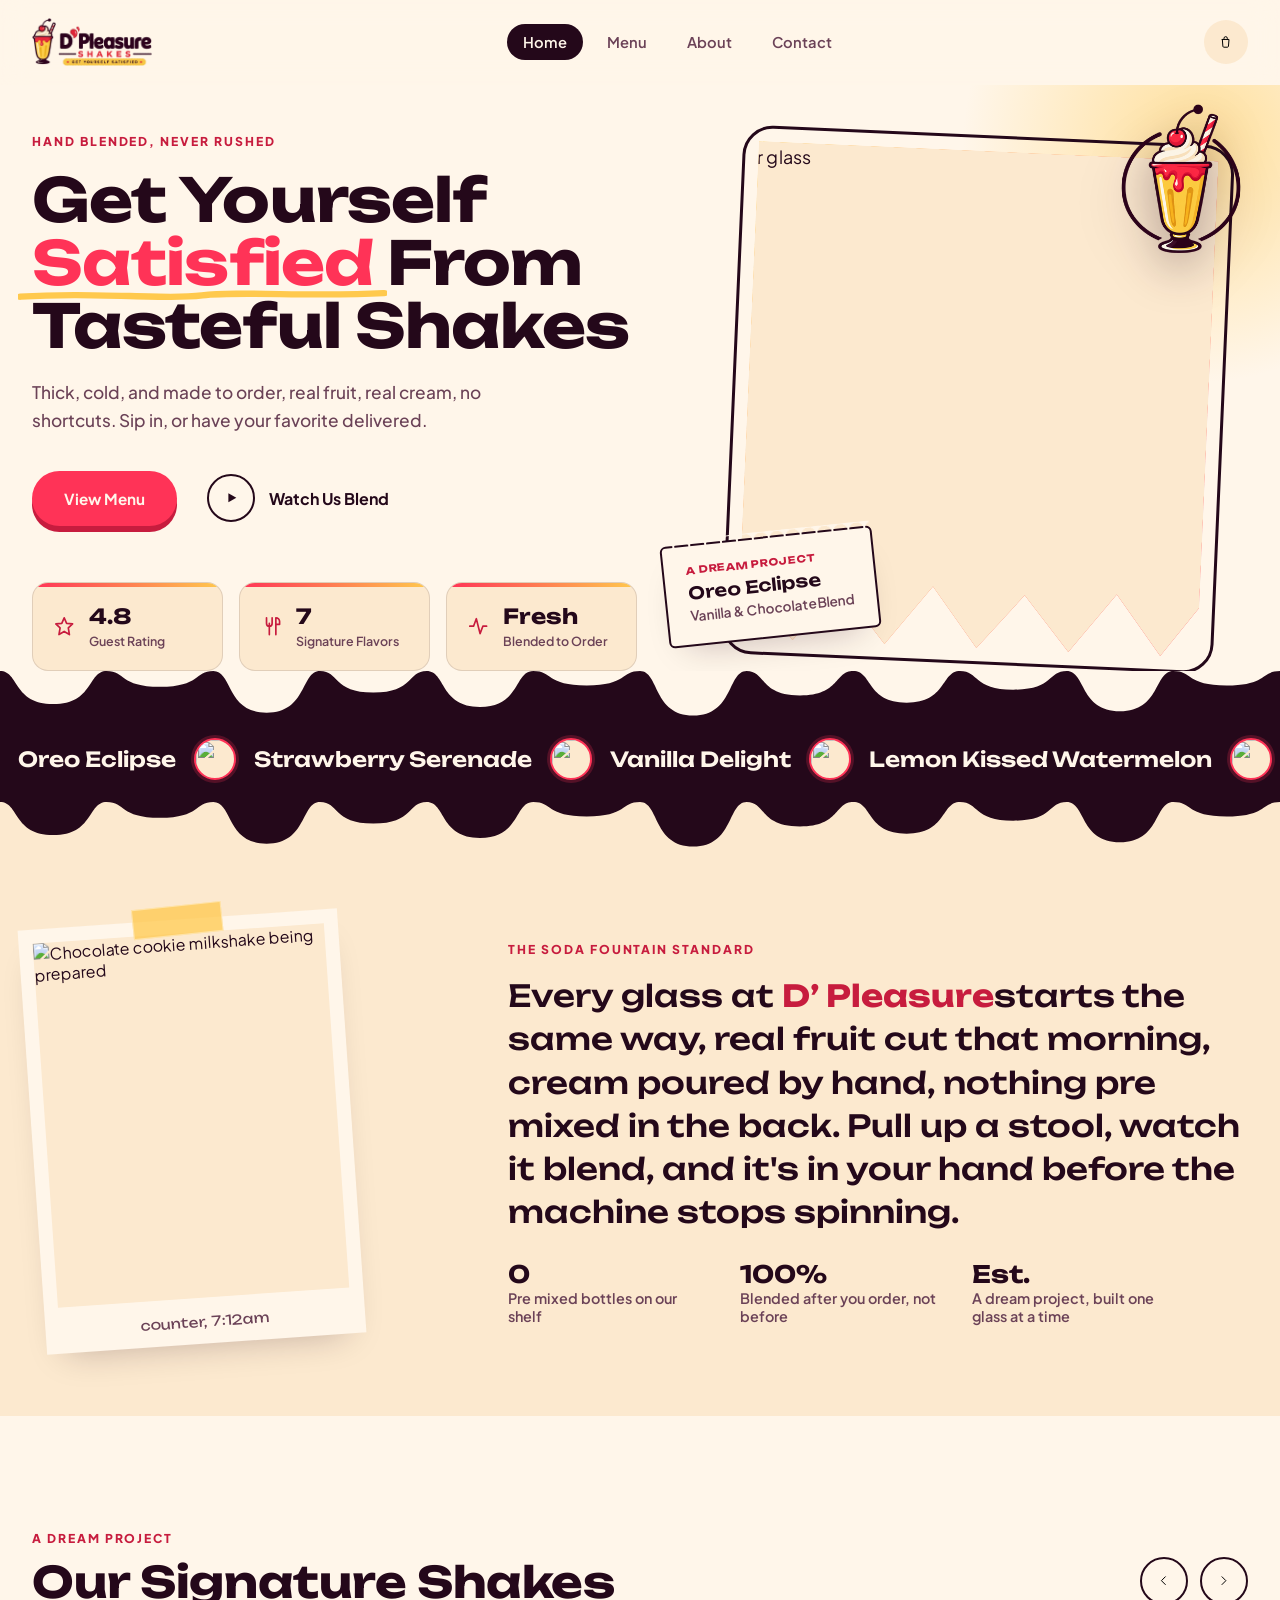
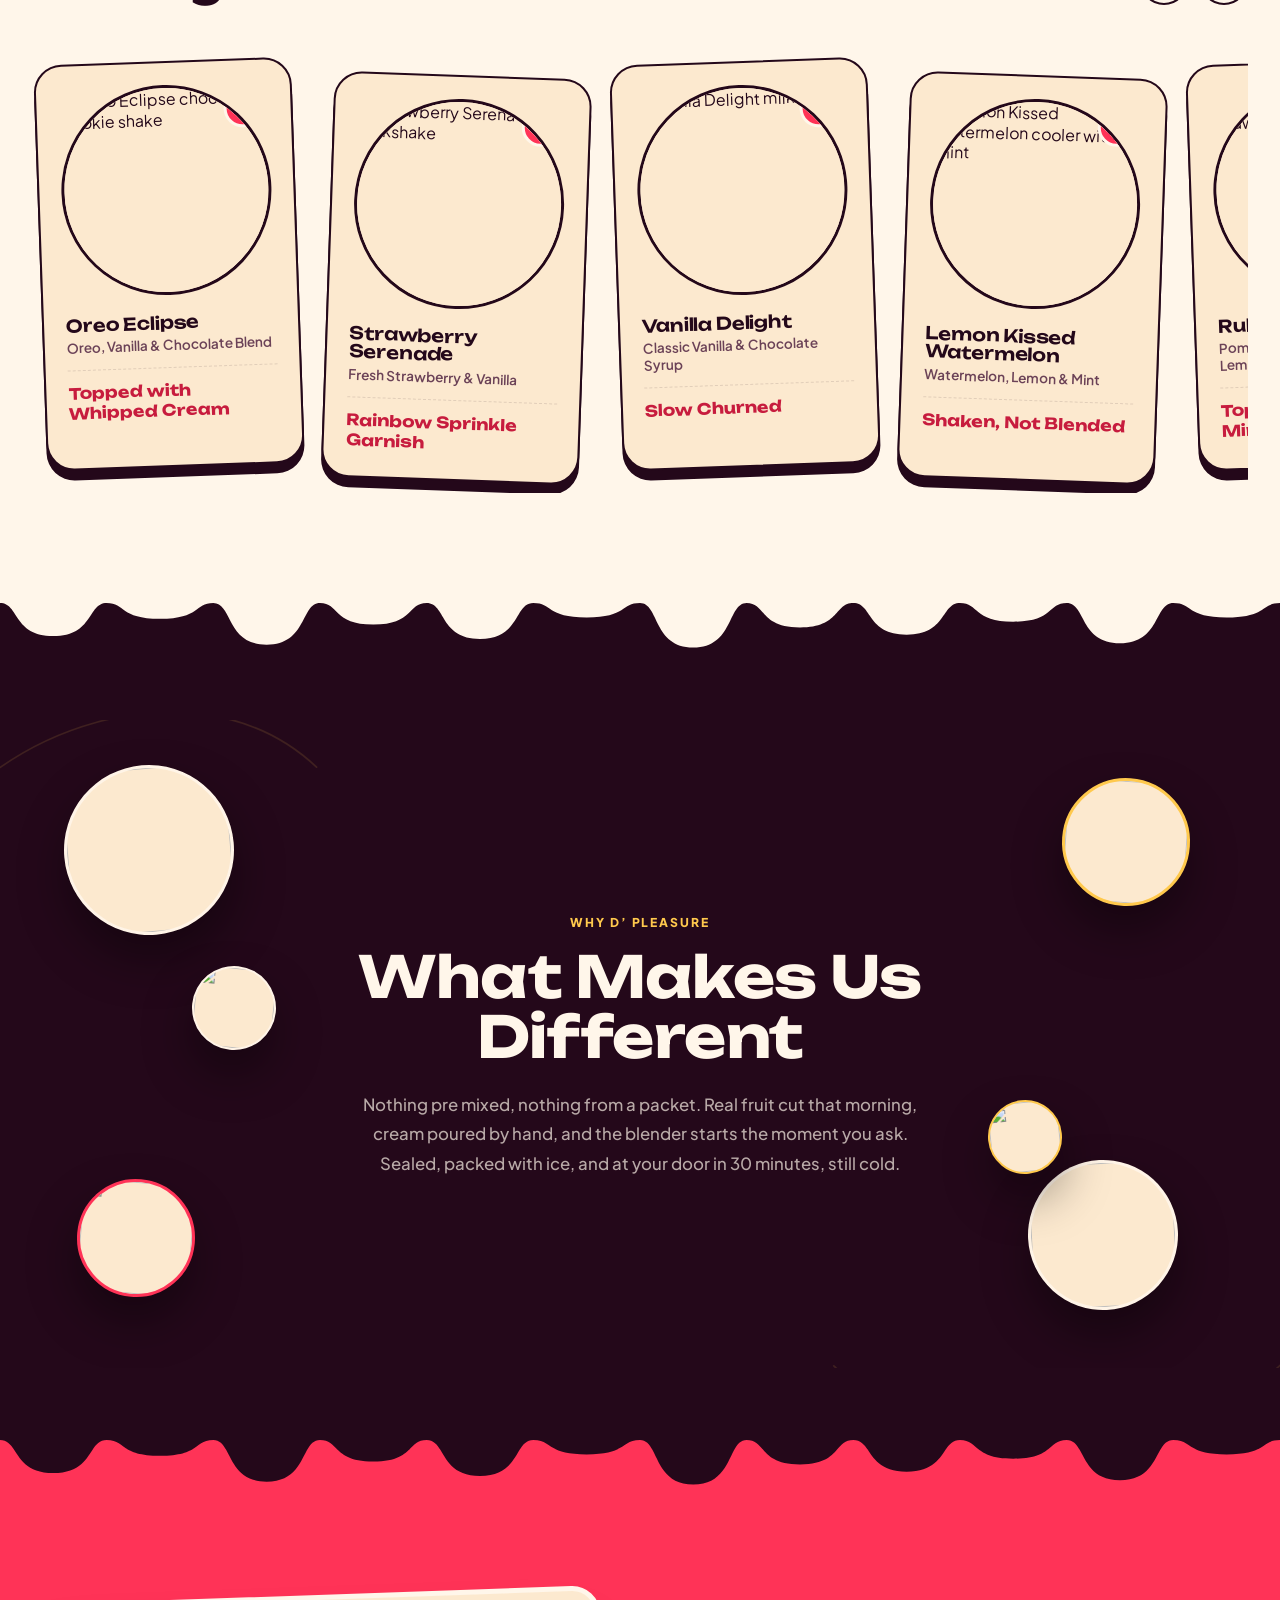
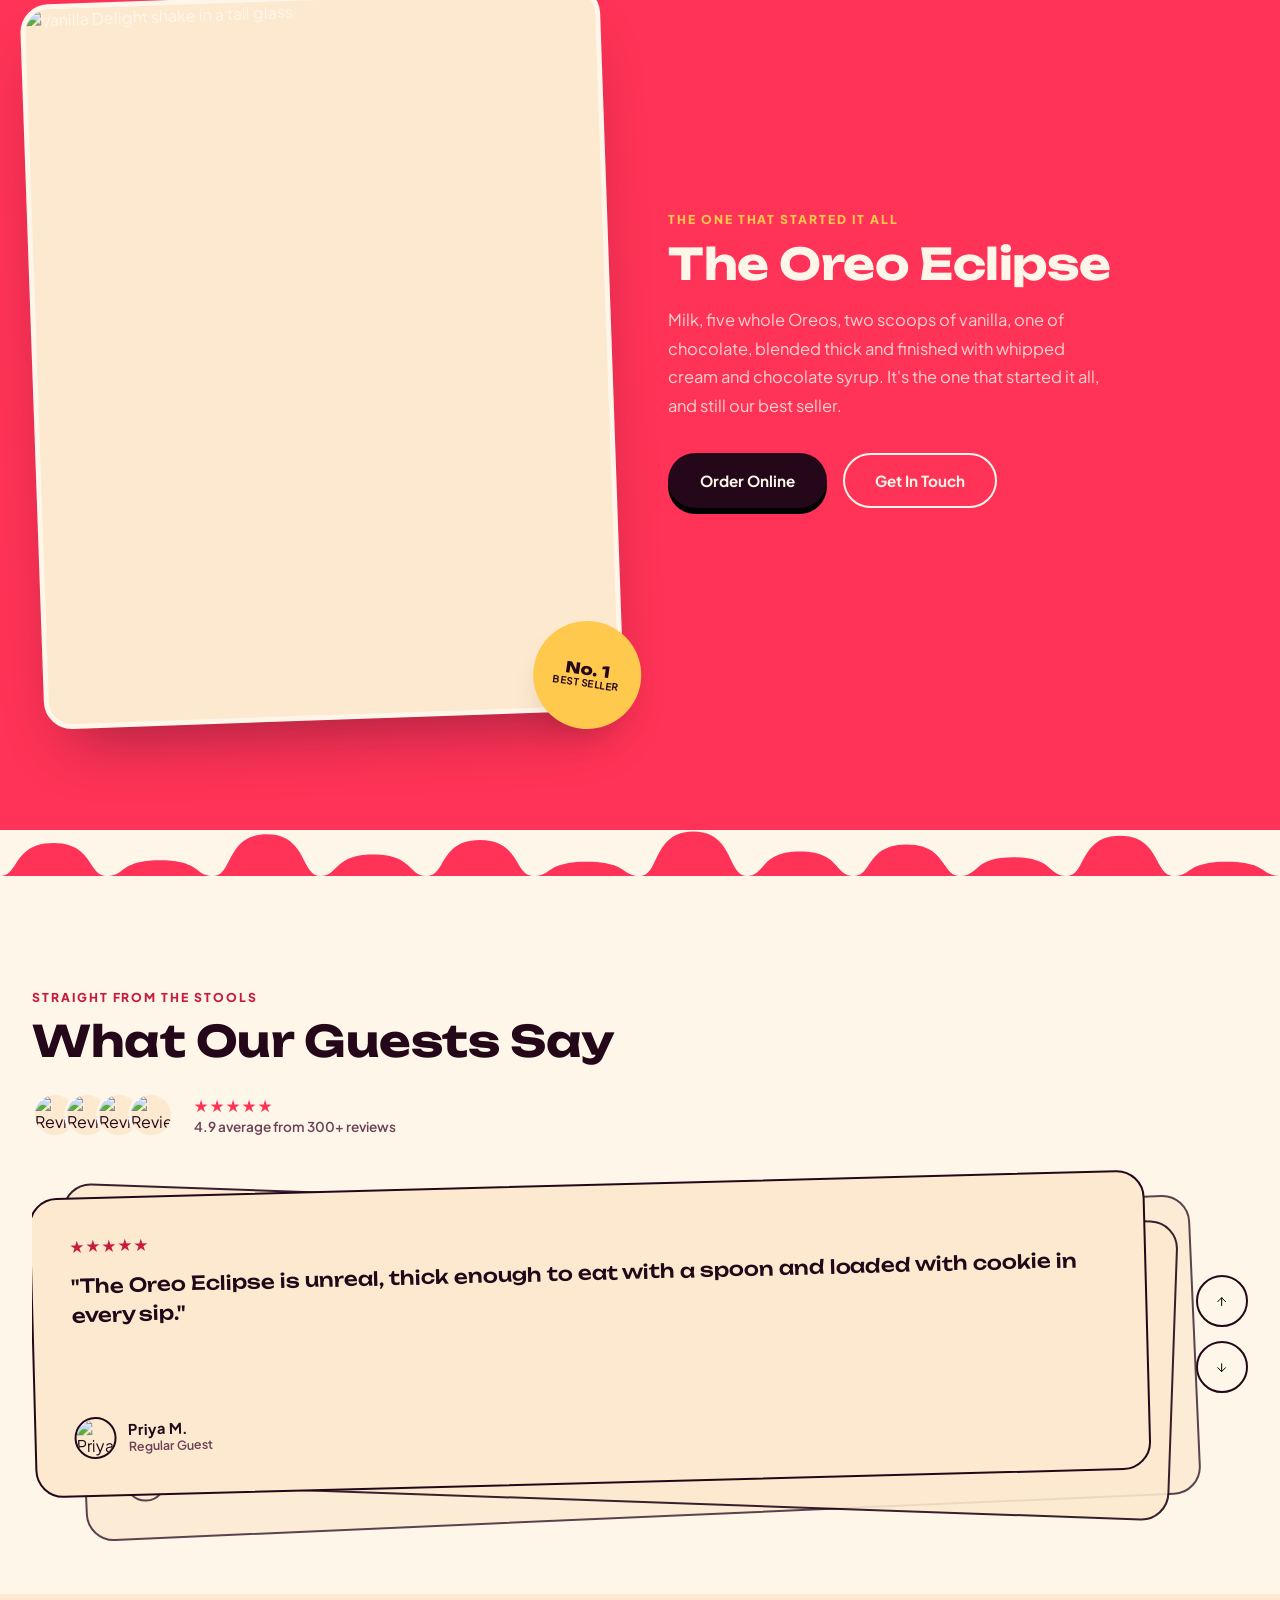
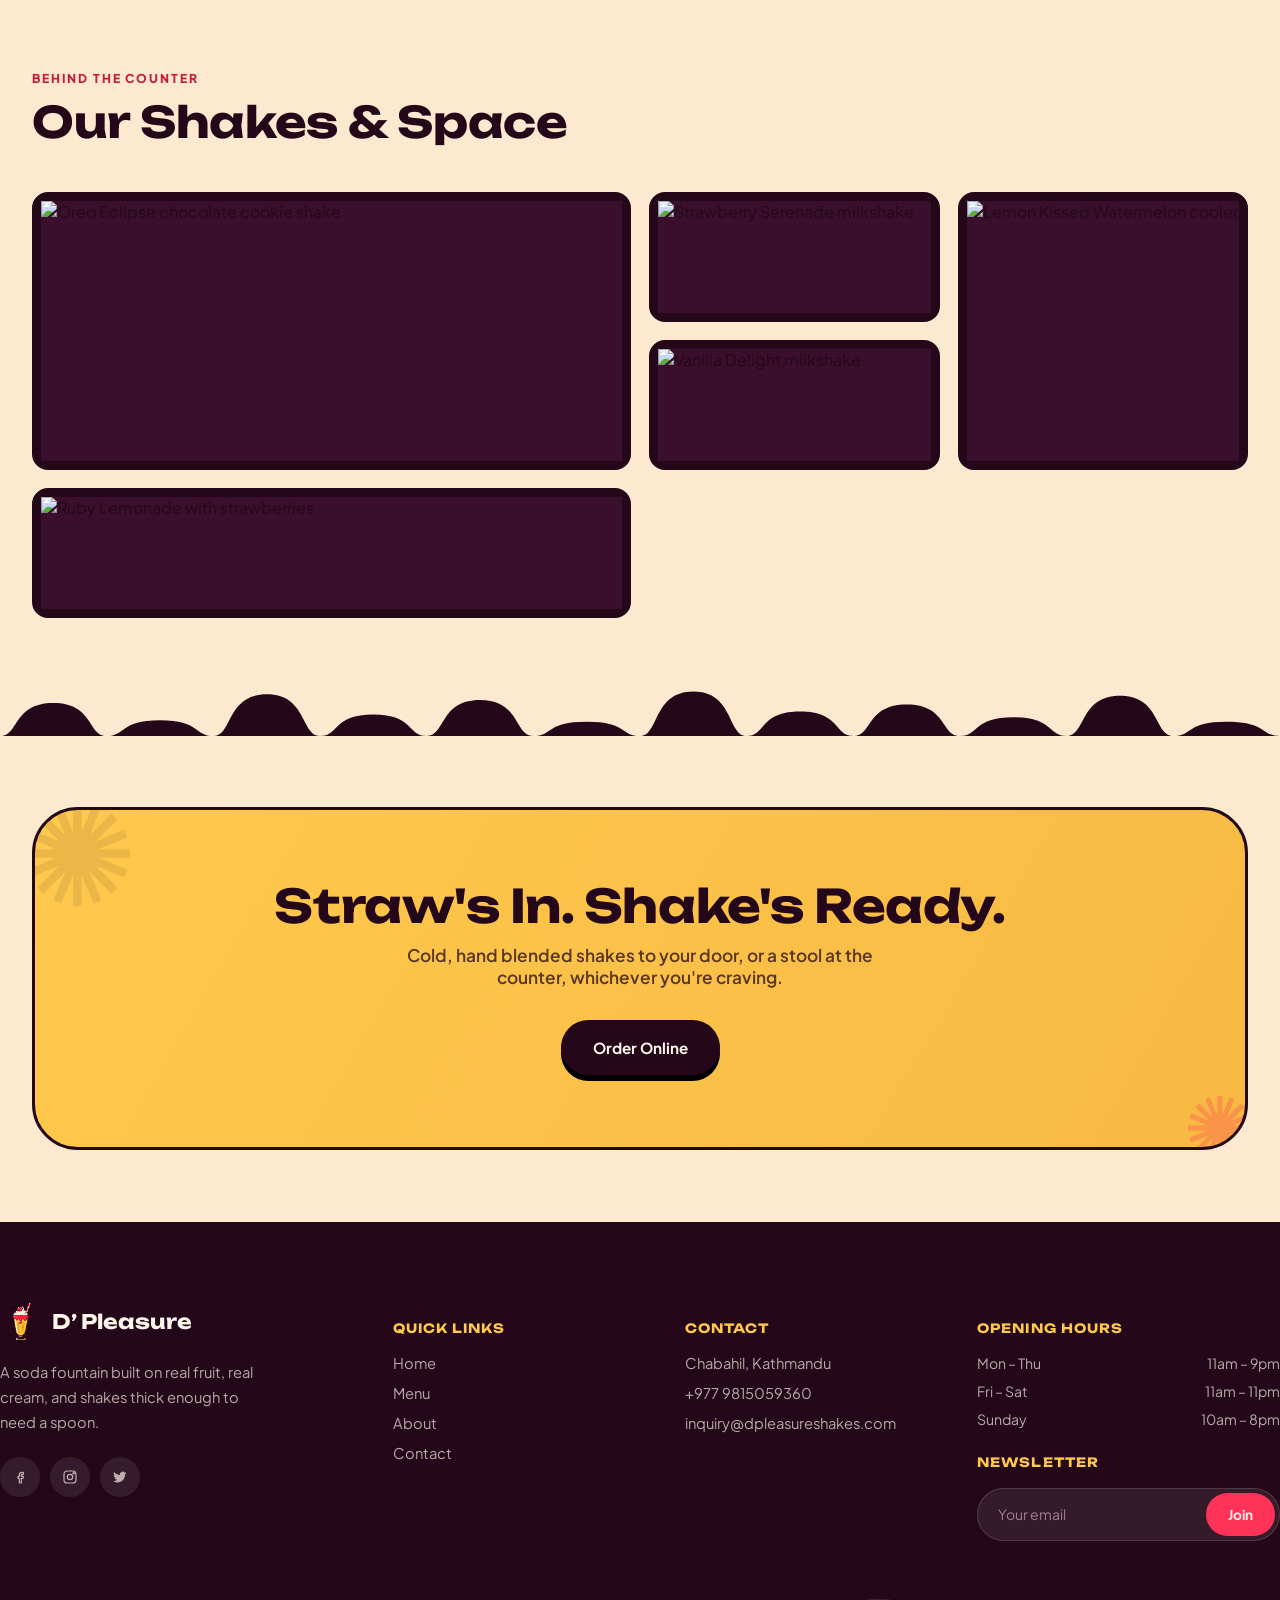
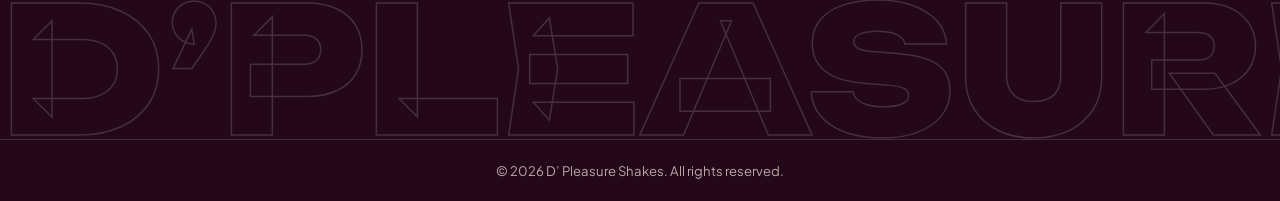
==== commit 388980cc: "Final audit pass: SEO meta (twitter cards, og:image, theme-color), PWA icons + manifest, sitemap, Ne" ====
--- a/index.html
+++ b/index.html
@@ -4,14 +4,23 @@
 <meta charset="UTF-8">
 <meta name="viewport" content="width=device-width, initial-scale=1.0">
 <link rel="icon" type="image/png" href="images/favicon.png">
+<link rel="apple-touch-icon" href="images/apple-touch-icon.png">
+<link rel="manifest" href="site.webmanifest">
 <title>D' Pleasure Shakes, Get Yourself Satisfied</title>
 <meta name="description" content="D' Pleasure Shakes is a milkshake and mocktail bar serving hand blended shakes and fresh fruit coolers. Order online or stop by today.">
 <meta property="og:title" content="D&rsquo; Pleasure Shakes — Get Yourself Satisfied">
 <meta property="og:description" content="Hand blended shakes and fresh fruit coolers, blended to order. Order online or stop by the counter in Chabahil, Kathmandu.">
 <meta property="og:type" content="website">
+<meta property="og:image" content="https://www.dpleasureshakes.com/images/og-cover.jpg">
+<meta property="og:image:width" content="1200">
+<meta property="og:image:height" content="630">
+<meta name="twitter:card" content="summary_large_image">
+<meta name="twitter:title" content="D&rsquo; Pleasure Shakes — Get Yourself Satisfied">
+<meta name="twitter:image" content="https://www.dpleasureshakes.com/images/og-cover.jpg">
+<meta name="theme-color" content="#FFF6EA">
 <link rel="preconnect" href="https://fonts.googleapis.com">
 <link rel="preconnect" href="https://images.unsplash.com" crossorigin>
-<link rel="stylesheet" href="css/style.css?v=7">
+<link rel="stylesheet" href="css/style.css?v=8">
 </head>
 <body>
 
--- a/css/style.css
+++ b/css/style.css
@@ -920,7 +920,7 @@
   color: var(--cream);
   border: none;
   border-radius: var(--radius-pill);
-  padding: 11px 20px;
+  padding: 13px 22px;
   font-weight: 700;
   font-size: 0.85rem;
   transition: background 0.2s ease;
@@ -1117,13 +1117,6 @@
   object-fit: cover;
 }
 
-/* Repositioned hero seal + ticket for the about layout */
-.spin-seal--hero{
-  top: -74px;
-  right: 4%;
-  width: 128px;
-  height: 128px;
-}
 .about-ticket{
   bottom: 26px;
   left: 4%;
@@ -2356,8 +2349,8 @@
   justify-self: start;
 }
 .qty button{
-  width: 32px;
-  height: 32px;
+  width: 36px;
+  height: 36px;
   border-radius: 50%;
   border: none;
   background: var(--cream);
@@ -2456,11 +2449,6 @@
   display: block;
   background: transparent;
 }
-.spin-seal .center-icon img{
-  width: 62%;
-  height: auto;
-  display: block;
-}
 @media (max-width: 780px){
   .logo-img{ height: 40px; }
 }
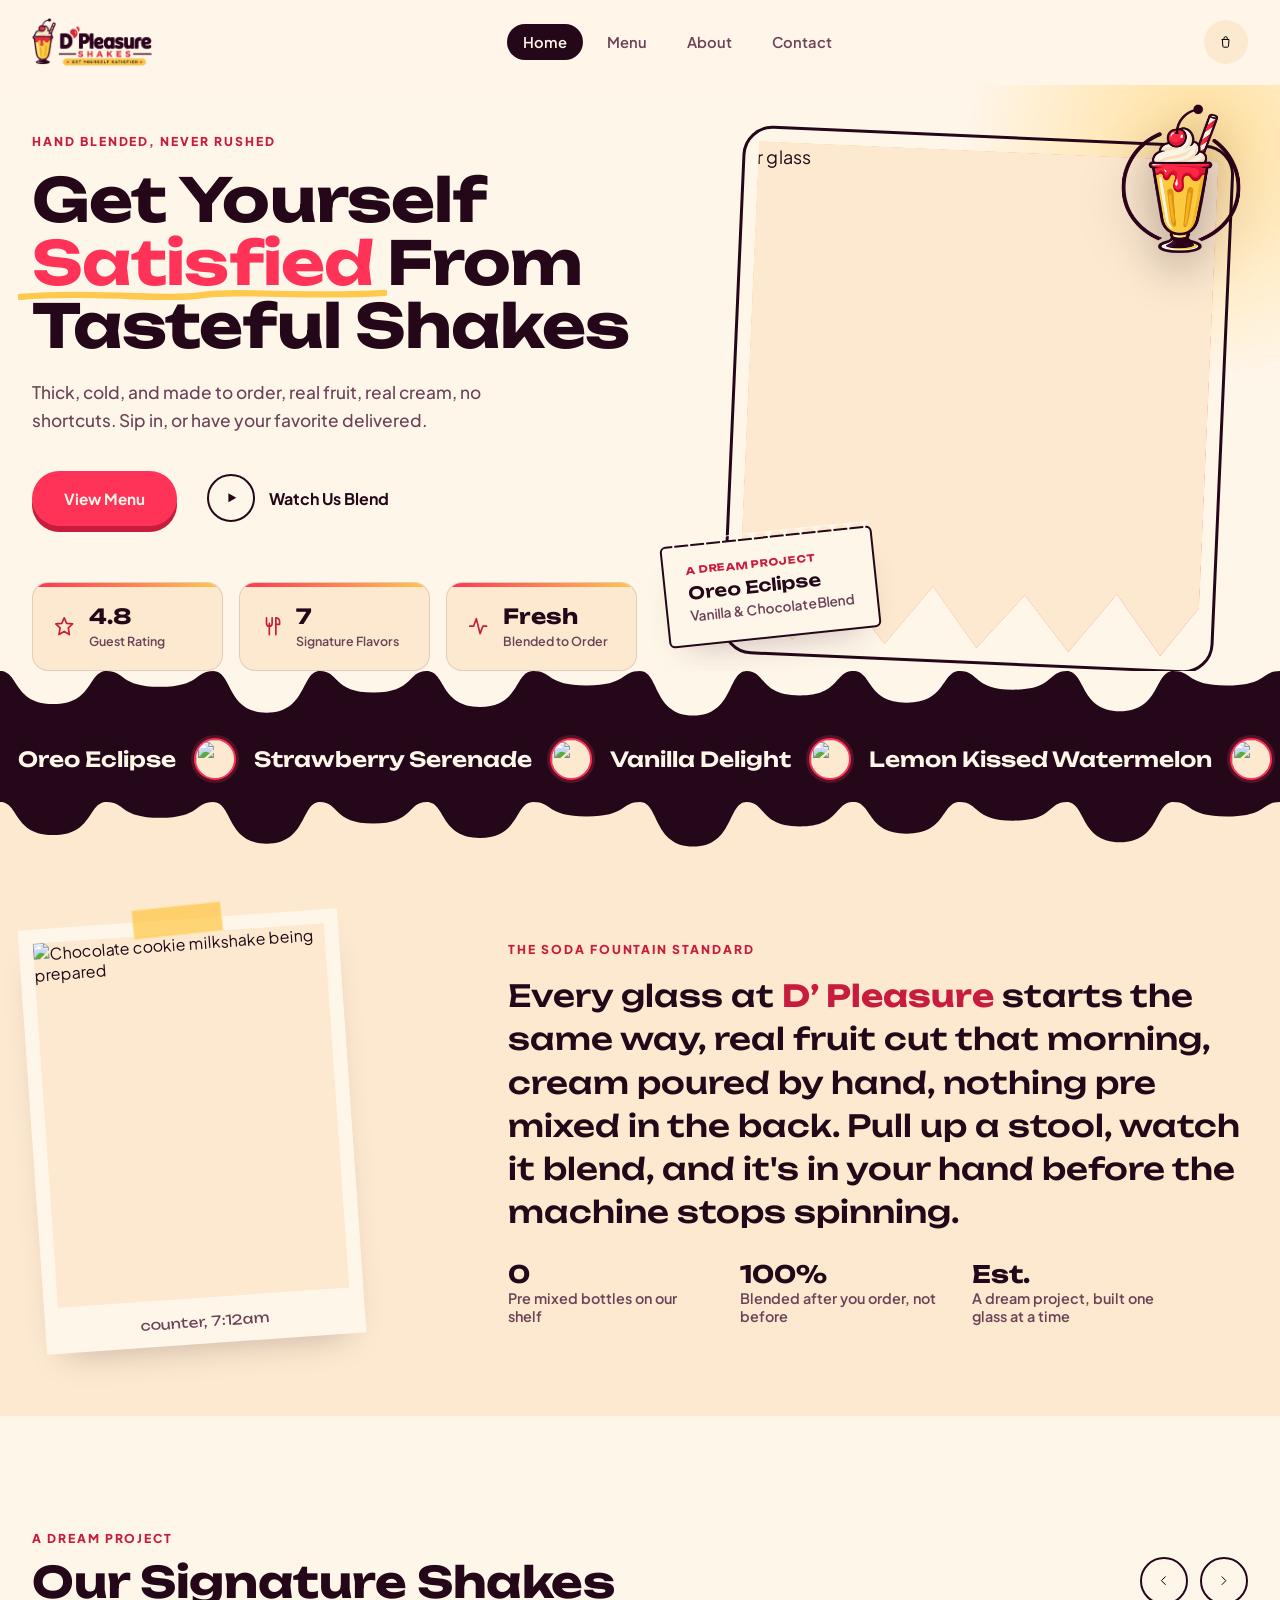
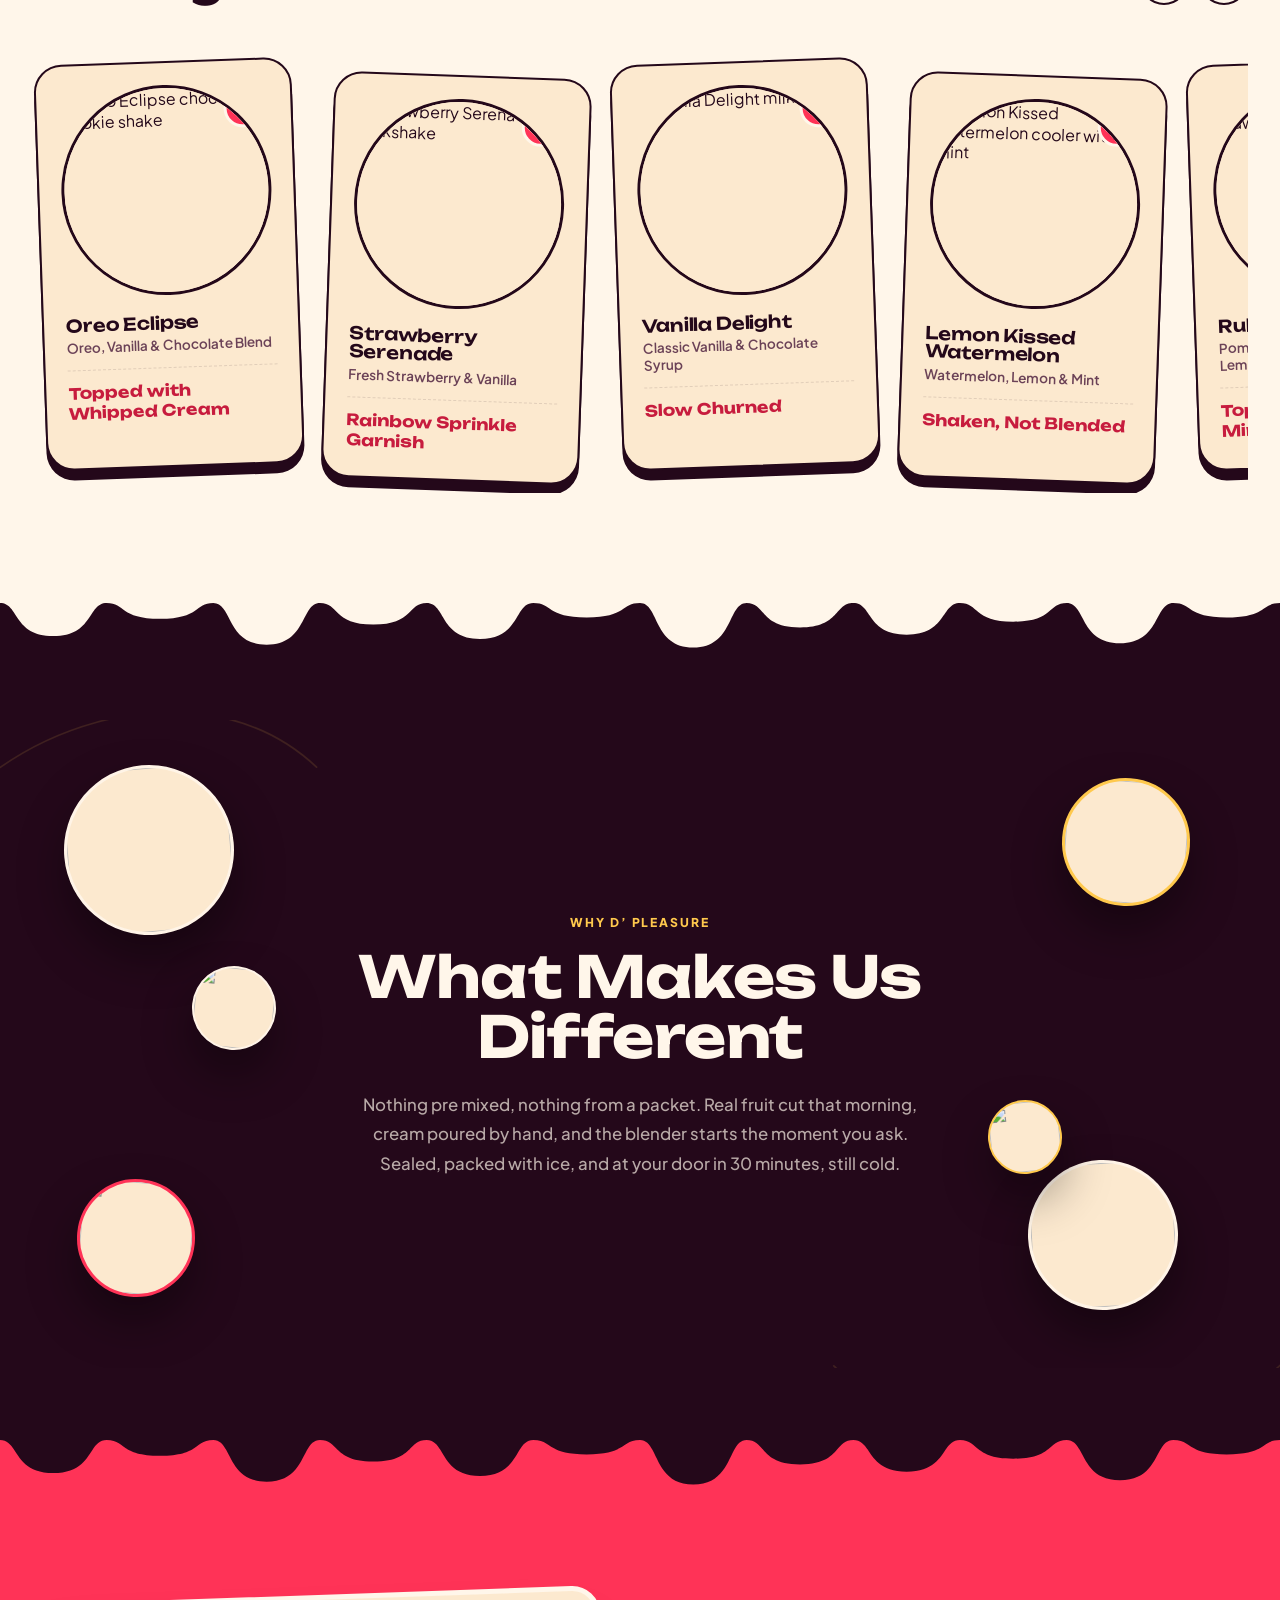
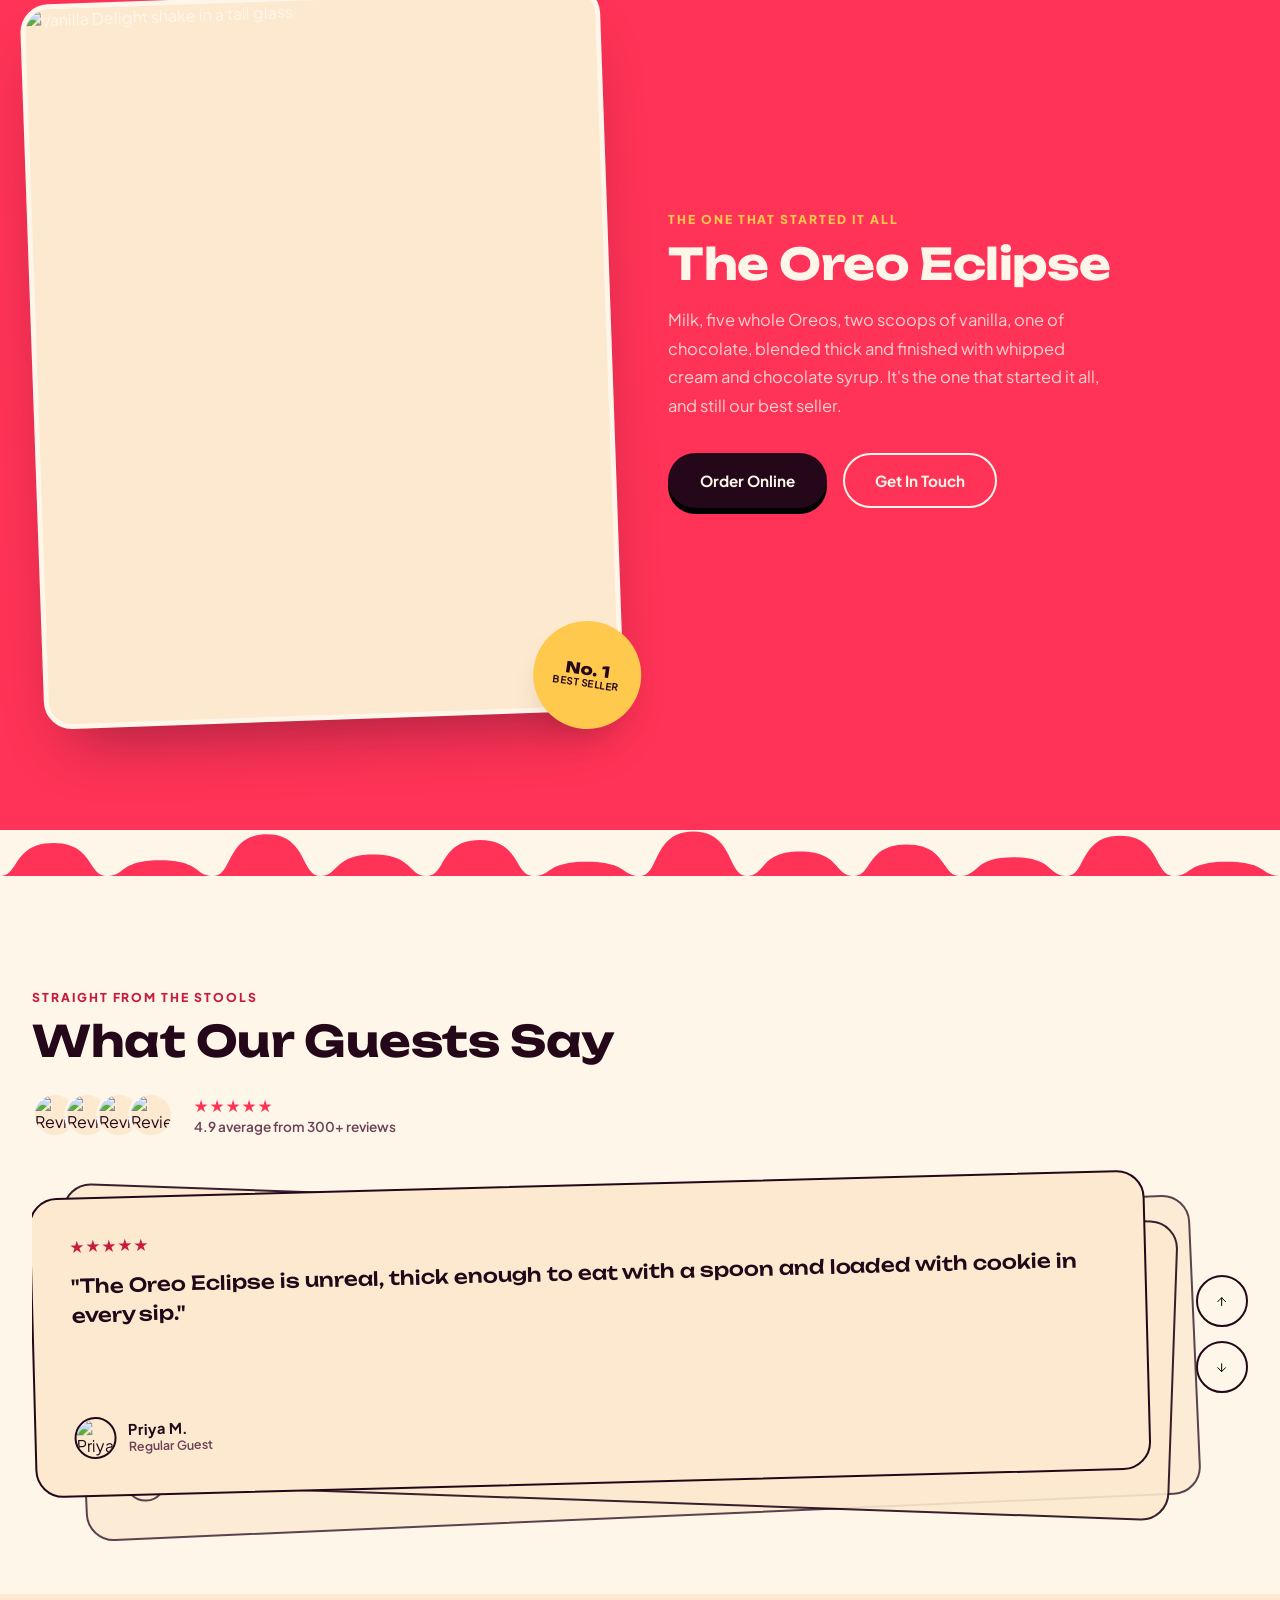
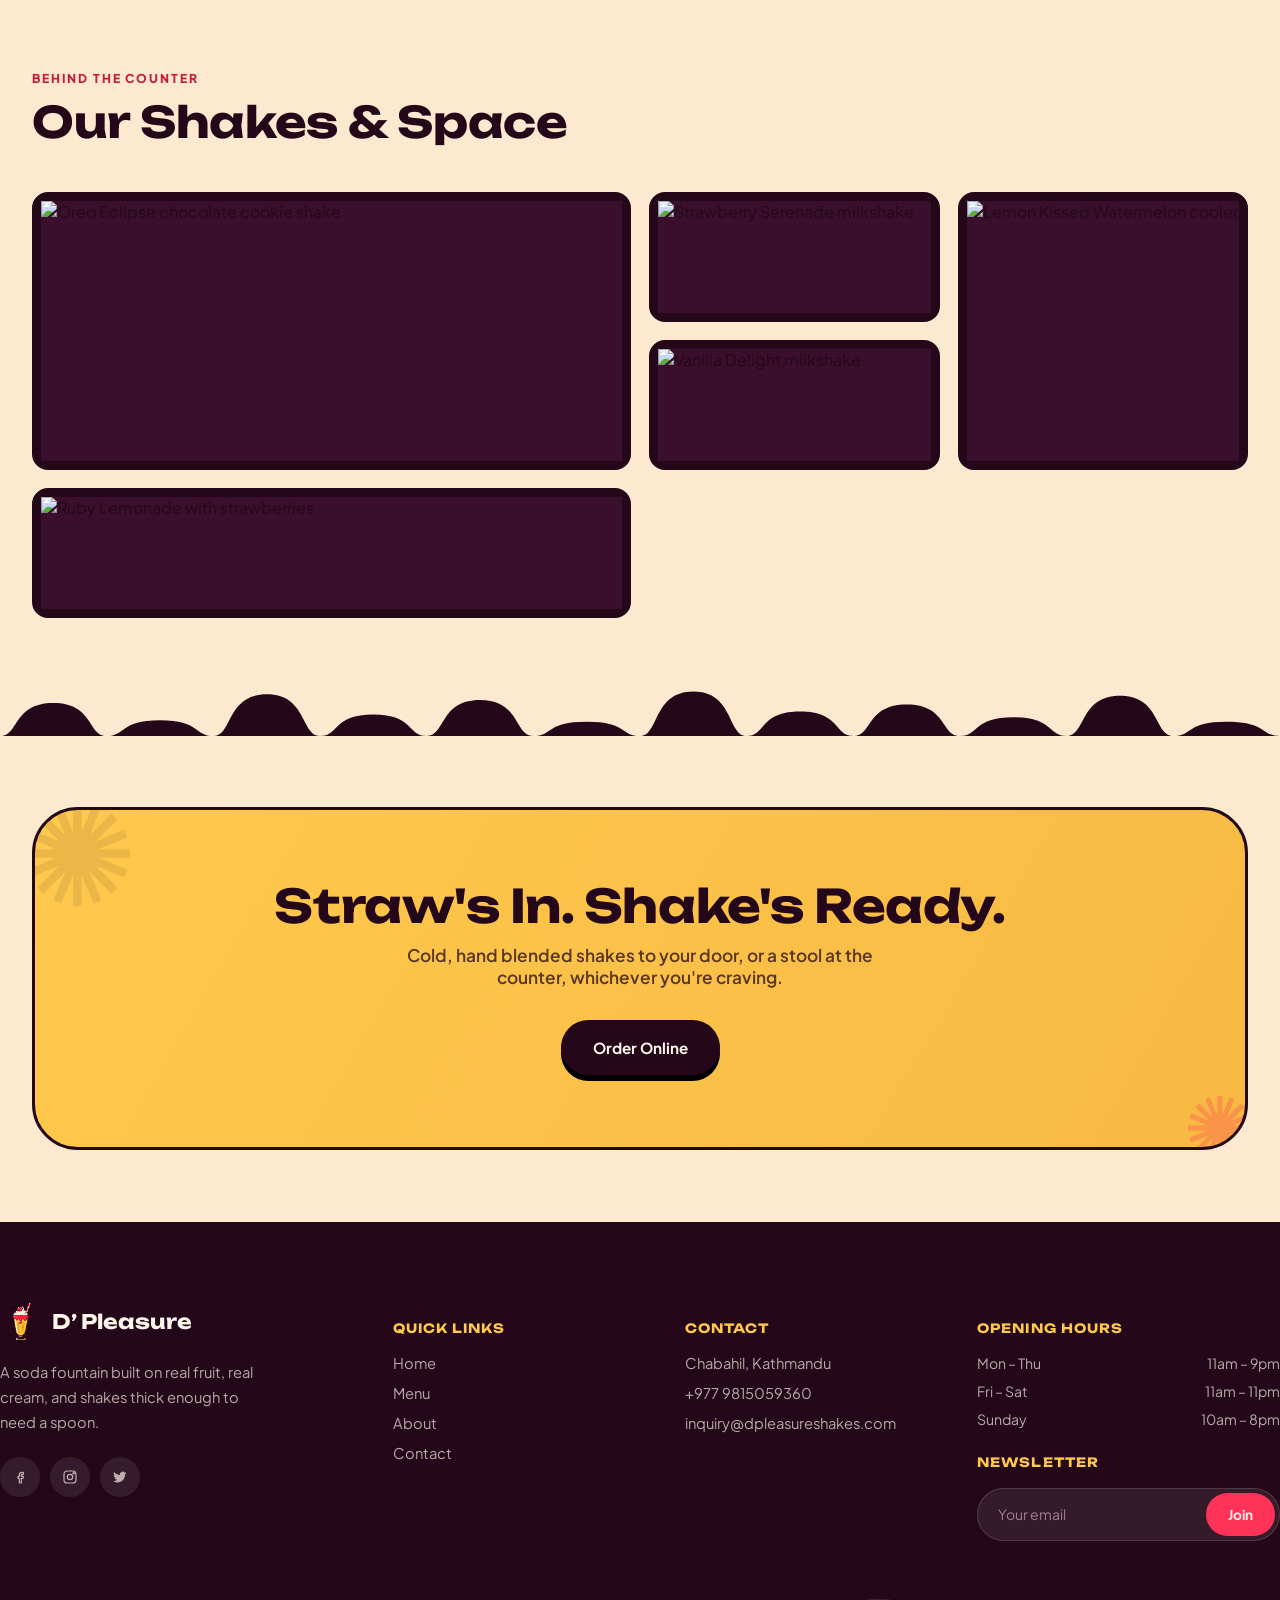
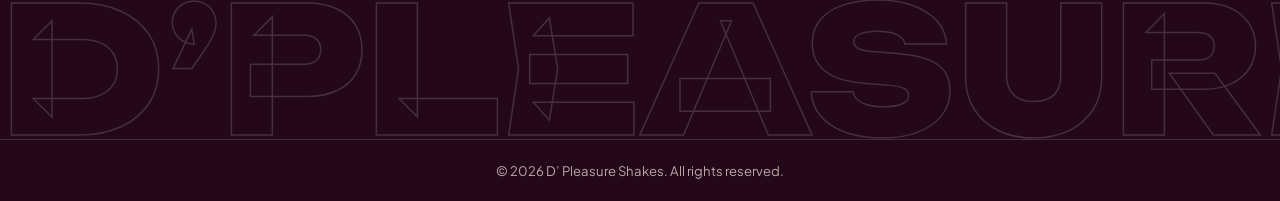
==== commit 916427a4: "minor text changes in landing page" ====
--- a/index.html
+++ b/index.html
@@ -1,523 +1,1089 @@
-<!DOCTYPE html>
+<!doctype html>
 <html lang="en">
-<head>
-<meta charset="UTF-8">
-<meta name="viewport" content="width=device-width, initial-scale=1.0">
-<link rel="icon" type="image/png" href="images/favicon.png">
-<link rel="apple-touch-icon" href="images/apple-touch-icon.png">
-<link rel="manifest" href="site.webmanifest">
-<title>D' Pleasure Shakes, Get Yourself Satisfied</title>
-<meta name="description" content="D' Pleasure Shakes is a milkshake and mocktail bar serving hand blended shakes and fresh fruit coolers. Order online or stop by today.">
-<meta property="og:title" content="D&rsquo; Pleasure Shakes — Get Yourself Satisfied">
-<meta property="og:description" content="Hand blended shakes and fresh fruit coolers, blended to order. Order online or stop by the counter in Chabahil, Kathmandu.">
-<meta property="og:type" content="website">
-<meta property="og:image" content="https://www.dpleasureshakes.com/images/og-cover.jpg">
-<meta property="og:image:width" content="1200">
-<meta property="og:image:height" content="630">
-<meta name="twitter:card" content="summary_large_image">
-<meta name="twitter:title" content="D&rsquo; Pleasure Shakes — Get Yourself Satisfied">
-<meta name="twitter:image" content="https://www.dpleasureshakes.com/images/og-cover.jpg">
-<meta name="theme-color" content="#FFF6EA">
-<link rel="preconnect" href="https://fonts.googleapis.com">
-<link rel="preconnect" href="https://images.unsplash.com" crossorigin>
-<link rel="stylesheet" href="css/style.css?v=8">
-</head>
-<body>
-
-<a class="skip-link" href="#main">Skip to content</a>
-
-<!-- ============ HEADER ============ -->
-<header class="site-header" id="siteHeader">
- <div class="nav-wrap">
- <a href="index.html" class="logo"><img class="logo-img" src="images/logotype.png" alt="D&rsquo; Pleasure Shakes" width="499" height="200"></a>
-
- <nav class="nav-links">
- <a href="index.html" class="active">Home</a>
- <a href="menu/">Menu</a>
- <a href="about/">About</a>
- <a href="contact/">Contact</a>
- </nav>
-
- <div class="nav-actions">
- <button class="icon-btn" aria-label="View cart">
- <svg class="icon" viewBox="0 0 24 24"><path d="M6 8h12l-1 12.5a2 2 0 01-2 1.5H9a2 2 0 01-2-1.5L6 8z"/><path d="M9 8V6a3 3 0 016 0v2"/></svg>
- <span class="cart-badge">3</span>
- </button>
- <button class="hamburger" id="hamburgerBtn" aria-label="Toggle menu" aria-expanded="false">
- <span></span><span></span><span></span>
- </button>
- </div>
- </div>
-
- <nav class="mobile-nav" id="mobileNav">
- <a href="index.html">Home</a>
- <a href="menu/">Menu</a>
- <a href="about/">About</a>
- <a href="contact/">Contact</a>
- </nav>
-</header>
-
-<main id="main">
-
- <!-- ============ HERO ============ -->
- <section class="hero">
- <div class="container hero-grid">
- <div class="hero-copy">
- <span class="eyebrow">Hand Blended, Never Rushed</span>
- <h1>Get Yourself
- <span class="highlight highlight-wave">Satisfied
- <svg viewBox="0 0 300 20" preserveAspectRatio="none" xmlns="http://www.w3.org/2000/svg"><path d="M2,14 C60,4 120,20 150,10 C180,2 240,16 298,8" stroke="var(--butter)" stroke-width="7" fill="none" stroke-linecap="round"><animate attributeName="d" dur="2.4s" repeatCount="indefinite" values="M2,14 C60,4 120,20 150,10 C180,2 240,16 298,8; M2,10 C60,18 120,6 150,16 C180,20 240,6 298,12; M2,14 C60,4 120,20 150,10 C180,2 240,16 298,8"/></path></svg>
- </span>
-          From Tasteful Shakes</h1>
- <p class="lede">Thick, cold, and made to order, real fruit, real cream, no shortcuts. Sip in, or have your favorite delivered.</p>
-
- <div class="hero-ctas">
- <a href="menu/" class="btn btn-primary">View Menu</a>
- <a href="#" class="link-play">
- <span class="play-circle">
- <svg class="icon" viewBox="0 0 24 24" style="stroke:none; fill:currentColor; width:0.85em; height:0.85em; margin-left:2px;"><path d="M6 4l14 8-14 8V4z"/></svg>
- </span>
-            Watch Us Blend
- </a>
- </div>
-
- <div class="stats-row">
- <div class="stat-card">
- <svg class="icon stat-icon" viewBox="0 0 24 24"><path d="M12 3l2.6 5.9L21 9.6l-4.6 4.3L17.6 21 12 17.6 6.4 21l1.2-7.1L3 9.6l6.4-.7L12 3z"/></svg>
- <span>
- <span class="stat-num stat-count" data-count="4.8" data-decimals="1">4.8</span>
- <span class="stat-label">Guest Rating</span>
- </span>
- </div>
- <div class="stat-card">
- <svg class="icon stat-icon" viewBox="0 0 24 24"><path d="M7 3v6a3 3 0 006 0V3M10 9v12M17 3v18M17 3a4 4 0 014 4v3h-4"/></svg>
- <span>
- <span class="stat-num stat-count" data-count="7">7</span>
- <span class="stat-label">Signature Flavors</span>
- </span>
- </div>
- <div class="stat-card">
- <svg class="icon stat-icon" viewBox="0 0 24 24"><path d="M3 12h4l3-8 4 16 3-8h4"/></svg>
- <span>
- <span class="stat-num">Fresh</span>
- <span class="stat-label">Blended to Order</span>
- </span>
- </div>
- </div>
- </div>
-
- <div class="hero-visual">
- <div class="seal-badge">
- <img src="images/logo.png" alt="D&rsquo; Pleasure Shakes badge">
- </div>
- <div class="photo-box">
- <div class="photo-frame">
- <img src="https://images.unsplash.com/photo-1579954115545-a95591f28bfc?auto=format&fit=crop&w=900&q=60" alt="Strawberry milkshake topped with whipped cream in a clear glass">
- </div>
- </div>
- <div class="ticket-badge">
- <div class="tb-label">A Dream Project</div>
- <div class="tb-name">Oreo Eclipse</div>
- <div class="tb-price">Vanilla &amp; Chocolate Blend</div>
- </div>
- </div>
- </div>
- </section>
-
- <!-- ============ DRIP: cream → plum ============ -->
- <div class="drip drip--to-plum" aria-hidden="true">
- <svg viewBox="0 0 1200 64" preserveAspectRatio="none" xmlns="http://www.w3.org/2000/svg"><path d="M0,0 C18,0 12,46 50,46 C88,46 82,0 100,0 C118,0 112,22 150,22 C188,22 182,0 200,0 C218,0 212,58 250,58 C288,58 282,0 300,0 C318,0 312,30 350,30 C388,30 382,0 400,0 C418,0 412,50 450,50 C488,50 482,0 500,0 C518,0 512,20 550,20 C588,20 582,0 600,0 C618,0 612,62 650,62 C688,62 682,0 700,0 C718,0 712,34 750,34 C788,34 782,0 800,0 C818,0 812,44 850,44 C888,44 882,0 900,0 C918,0 912,26 950,26 C988,26 982,0 1000,0 C1018,0 1012,56 1050,56 C1088,56 1082,0 1100,0 C1118,0 1112,20 1150,20 C1188,20 1182,0 1200,0 V0 H0 Z"/></svg>
- </div>
-
- <!-- ============ MARQUEE TICKER ============ -->
- <div class="marquee-band" aria-hidden="true">
- <div class="marquee-track">
- <span>Oreo Eclipse</span><img loading="lazy" decoding="async" class="m-dot" src="https://images.unsplash.com/photo-1572490122747-3968b75cc699?auto=format&fit=crop&w=120&q=60" alt="" aria-hidden="true"><span>Strawberry Serenade</span><img loading="lazy" decoding="async" class="m-dot" src="https://images.unsplash.com/photo-1579954115545-a95591f28bfc?auto=format&fit=crop&w=120&q=60" alt="" aria-hidden="true"><span>Vanilla Delight</span><img loading="lazy" decoding="async" class="m-dot" src="https://images.unsplash.com/photo-1568901839119-631418a3910d?auto=format&fit=crop&w=120&q=60" alt="" aria-hidden="true"><span>Lemon Kissed Watermelon</span><img loading="lazy" decoding="async" class="m-dot" src="https://images.unsplash.com/photo-1527661591475-527312dd65f5?auto=format&fit=crop&w=120&q=60" alt="" aria-hidden="true"><span>Ruby Lemonade</span><img loading="lazy" decoding="async" class="m-dot" src="https://images.unsplash.com/photo-1560508180-03f285f67ded?auto=format&fit=crop&w=120&q=60" alt="" aria-hidden="true"><span>Blue Island Twist</span><img loading="lazy" decoding="async" class="m-dot" src="https://images.unsplash.com/photo-1783705956680-195b93288b17?auto=format&fit=crop&w=120&q=60" alt="" aria-hidden="true"><span>Tropical Mint Twist</span><img loading="lazy" decoding="async" class="m-dot" src="https://images.unsplash.com/photo-1621263764928-df1444c5e859?auto=format&fit=crop&w=120&q=60" alt="" aria-hidden="true">
- <span>Oreo Eclipse</span><img loading="lazy" decoding="async" class="m-dot" src="https://images.unsplash.com/photo-1572490122747-3968b75cc699?auto=format&fit=crop&w=120&q=60" alt="" aria-hidden="true"><span>Strawberry Serenade</span><img loading="lazy" decoding="async" class="m-dot" src="https://images.unsplash.com/photo-1579954115545-a95591f28bfc?auto=format&fit=crop&w=120&q=60" alt="" aria-hidden="true"><span>Vanilla Delight</span><img loading="lazy" decoding="async" class="m-dot" src="https://images.unsplash.com/photo-1568901839119-631418a3910d?auto=format&fit=crop&w=120&q=60" alt="" aria-hidden="true"><span>Lemon Kissed Watermelon</span><img loading="lazy" decoding="async" class="m-dot" src="https://images.unsplash.com/photo-1527661591475-527312dd65f5?auto=format&fit=crop&w=120&q=60" alt="" aria-hidden="true"><span>Ruby Lemonade</span><img loading="lazy" decoding="async" class="m-dot" src="https://images.unsplash.com/photo-1560508180-03f285f67ded?auto=format&fit=crop&w=120&q=60" alt="" aria-hidden="true"><span>Blue Island Twist</span><img loading="lazy" decoding="async" class="m-dot" src="https://images.unsplash.com/photo-1783705956680-195b93288b17?auto=format&fit=crop&w=120&q=60" alt="" aria-hidden="true"><span>Tropical Mint Twist</span><img loading="lazy" decoding="async" class="m-dot" src="https://images.unsplash.com/photo-1621263764928-df1444c5e859?auto=format&fit=crop&w=120&q=60" alt="" aria-hidden="true">
- </div>
- </div>
-
- <!-- ============ DRIP: plum → cream-2 ============ -->
- <div class="drip drip--to-cream2" aria-hidden="true">
- <svg viewBox="0 0 1200 64" preserveAspectRatio="none" xmlns="http://www.w3.org/2000/svg"><path d="M0,0 C18,0 12,46 50,46 C88,46 82,0 100,0 C118,0 112,22 150,22 C188,22 182,0 200,0 C218,0 212,58 250,58 C288,58 282,0 300,0 C318,0 312,30 350,30 C388,30 382,0 400,0 C418,0 412,50 450,50 C488,50 482,0 500,0 C518,0 512,20 550,20 C588,20 582,0 600,0 C618,0 612,62 650,62 C688,62 682,0 700,0 C718,0 712,34 750,34 C788,34 782,0 800,0 C818,0 812,44 850,44 C888,44 882,0 900,0 C918,0 912,26 950,26 C988,26 982,0 1000,0 C1018,0 1012,56 1050,56 C1088,56 1082,0 1100,0 C1118,0 1112,20 1150,20 C1188,20 1182,0 1200,0 V0 H0 Z"/></svg>
- </div>
-
- <!-- ============ ABOUT STRIP ============ -->
- <section class="section section--tight on-cream2">
- <div class="container about-strip reveal">
- <div class="polaroid">
- <div class="tape"></div>
- <img loading="lazy" decoding="async" src="https://images.unsplash.com/photo-1572490122747-3968b75cc699?auto=format&fit=crop&w=700&q=60" alt="Chocolate cookie milkshake being prepared">
- <div class="cap">counter, 7:12am</div>
- </div>
- <div class="about-copy">
- <span class="eyebrow">The Soda Fountain Standard</span>
- <p class="big-line" style="margin-top:16px;">Every glass at <strong>D&rsquo; Pleasure</strong>starts the same way, real fruit cut that morning, cream poured by hand, nothing pre mixed in the back. Pull up a stool, watch it blend, and it's in your hand before the machine stops spinning.</p>
- <div class="about-copy-foot">
- <div><strong>0</strong>Pre mixed bottles on our shelf</div>
- <div><strong>100%</strong>Blended after you order, not before</div>
- <div><strong>Est.</strong>A dream project, built one glass at a time</div>
- </div>
- </div>
- </div>
- </section>
-
- <!-- ============ SIGNATURE SHAKES (DISH RACK) ============ -->
- <section class="section">
- <div class="container">
- <div class="section-head-row reveal">
- <div class="section-heading">
- <span class="eyebrow">A Dream Project</span>
- <h2>Our Signature Shakes</h2>
- </div>
- <div class="carousel-arrows">
- <button class="arrow-btn" id="dishPrev" aria-label="Scroll shakes left">
- <svg class="icon" viewBox="0 0 24 24"><path d="M15 5l-7 7 7 7"/></svg>
- </button>
- <button class="arrow-btn" id="dishNext" aria-label="Scroll shakes right">
- <svg class="icon" viewBox="0 0 24 24"><path d="M9 5l7 7-7 7"/></svg>
- </button>
- </div>
- </div>
-
- <div class="dish-track reveal" id="dishTrack">
- <article class="dish-card" data-id="oreo-eclipse" data-name="Oreo Eclipse" data-price="380">
- <div class="dish-photo">
- <img loading="lazy" decoding="async" src="https://images.unsplash.com/photo-1572490122747-3968b75cc699?auto=format&fit=crop&w=500&q=60" alt="Oreo Eclipse chocolate cookie shake">
- <button class="dish-add" aria-label="Add Oreo Eclipse to cart">+</button>
- </div>
- <h4>Oreo Eclipse</h4>
- <p class="dish-sub">Oreo, Vanilla &amp; Chocolate Blend</p>
- <p class="dish-price">Topped with Whipped Cream</p>
- </article>
-
- <article class="dish-card" data-id="strawberry-serenade" data-name="Strawberry Serenade" data-price="360">
- <div class="dish-photo">
- <img loading="lazy" decoding="async" src="https://images.unsplash.com/photo-1579954115545-a95591f28bfc?auto=format&fit=crop&w=600&q=60" alt="Strawberry Serenade milkshake">
- <button class="dish-add" aria-label="Add Strawberry Serenade to cart">+</button>
- </div>
- <h4>Strawberry Serenade</h4>
- <p class="dish-sub">Fresh Strawberry &amp; Vanilla</p>
- <p class="dish-price">Rainbow Sprinkle Garnish</p>
- </article>
-
- <article class="dish-card" data-id="vanilla-delight" data-name="Vanilla Delight" data-price="320">
- <div class="dish-photo">
- <img loading="lazy" decoding="async" src="https://images.unsplash.com/photo-1568901839119-631418a3910d?auto=format&fit=crop&w=500&q=60" alt="Vanilla Delight milkshake">
- <button class="dish-add" aria-label="Add Vanilla Delight to cart">+</button>
- </div>
- <h4>Vanilla Delight</h4>
- <p class="dish-sub">Classic Vanilla &amp; Chocolate Syrup</p>
- <p class="dish-price">Slow Churned</p>
- </article>
-
- <article class="dish-card" data-id="lemon-kissed-watermelon" data-name="Lemon Kissed Watermelon" data-price="300">
- <div class="dish-photo">
- <img loading="lazy" decoding="async" src="https://images.unsplash.com/photo-1527661591475-527312dd65f5?auto=format&fit=crop&w=500&q=60" alt="Lemon Kissed Watermelon cooler with mint">
- <button class="dish-add" aria-label="Add Lemon Kissed Watermelon to cart">+</button>
- </div>
- <h4>Lemon Kissed Watermelon</h4>
- <p class="dish-sub">Watermelon, Lemon &amp; Mint</p>
- <p class="dish-price">Shaken, Not Blended</p>
- </article>
-
- <article class="dish-card" data-id="ruby-lemonade" data-name="Ruby Lemonade" data-price="320">
- <div class="dish-photo">
- <img loading="lazy" decoding="async" src="https://images.unsplash.com/photo-1560508180-03f285f67ded?auto=format&fit=crop&w=500&q=60" alt="Ruby Lemonade with strawberries and mint">
- <button class="dish-add" aria-label="Add Ruby Lemonade to cart">+</button>
- </div>
- <h4>Ruby Lemonade</h4>
- <p class="dish-sub">Pomegranate &amp; Cloudy Lemonade</p>
- <p class="dish-price">Topped with Sprite &amp; Mint</p>
- </article>
- </div>
- </div>
- </section>
-
- <!-- ============ DRIP: cream → plum ============ -->
- <div class="drip drip--to-plum" aria-hidden="true">
- <svg viewBox="0 0 1200 64" preserveAspectRatio="none" xmlns="http://www.w3.org/2000/svg"><path d="M0,0 C18,0 12,46 50,46 C88,46 82,0 100,0 C118,0 112,22 150,22 C188,22 182,0 200,0 C218,0 212,58 250,58 C288,58 282,0 300,0 C318,0 312,30 350,30 C388,30 382,0 400,0 C418,0 412,50 450,50 C488,50 482,0 500,0 C518,0 512,20 550,20 C588,20 582,0 600,0 C618,0 612,62 650,62 C688,62 682,0 700,0 C718,0 712,34 750,34 C788,34 782,0 800,0 C818,0 812,44 850,44 C888,44 882,0 900,0 C918,0 912,26 950,26 C988,26 982,0 1000,0 C1018,0 1012,56 1050,56 C1088,56 1082,0 1100,0 C1118,0 1112,20 1150,20 C1188,20 1182,0 1200,0 V0 H0 Z"/></svg>
- </div>
-
- <!-- ============ WHY D' PLEASURE, FLOATING HERO ============ -->
- <section class="section section--tight on-dark">
- <div class="float-hero">
- <svg class="fh-swirl fh-swirl--tl" viewBox="0 0 600 600" fill="none" xmlns="http://www.w3.org/2000/svg" aria-hidden="true">
- <path d="M515.266 181.33C377.943 51.564 128.537 136.256 50.8123 293.565C-26.9127 450.874 125.728 600 125.728 600" stroke="currentColor" stroke-width="2" stroke-linecap="round"/>
- </svg>
- <svg class="fh-swirl fh-swirl--br" viewBox="0 0 700 700" fill="none" xmlns="http://www.w3.org/2000/svg" aria-hidden="true">
- <path d="M26.8838 528.274C193.934 689.816 480.051 637.218 594.397 451.983C708.742 266.748 543.953 2.22235 543.953 2.22235" stroke="currentColor" stroke-width="2" stroke-linecap="round"/>
- </svg>
-
- <div class="fh-images" aria-hidden="true">
- <span class="fh-pos fh-pos--1"><img loading="lazy" decoding="async" class="fh-img" src="https://images.unsplash.com/photo-1572490122747-3968b75cc699?auto=format&fit=crop&w=400&q=60" alt=""></span>
- <span class="fh-pos fh-pos--2"><img loading="lazy" decoding="async" class="fh-img" src="https://images.unsplash.com/photo-1527661591475-527312dd65f5?auto=format&fit=crop&w=400&q=60" alt=""></span>
- <span class="fh-pos fh-pos--3"><img loading="lazy" decoding="async" class="fh-img" src="https://images.unsplash.com/photo-1579954115545-a95591f28bfc?auto=format&fit=crop&w=400&q=60" alt=""></span>
- <span class="fh-pos fh-pos--4"><img loading="lazy" decoding="async" class="fh-img" src="https://images.unsplash.com/photo-1560508180-03f285f67ded?auto=format&fit=crop&w=400&q=60" alt=""></span>
- <span class="fh-pos fh-pos--5"><img loading="lazy" decoding="async" class="fh-img" src="https://images.unsplash.com/photo-1783705956680-195b93288b17?auto=format&fit=crop&w=400&q=60" alt=""></span>
- <span class="fh-pos fh-pos--6"><img loading="lazy" decoding="async" class="fh-img" src="https://images.unsplash.com/photo-1621263764928-df1444c5e859?auto=format&fit=crop&w=400&q=60" alt=""></span>
- </div>
-
- <div class="container fh-copy reveal">
- <span class="eyebrow">Why D&rsquo; Pleasure</span>
- <h2>What Makes Us Different</h2>
- <p>Nothing pre mixed, nothing from a packet. Real fruit cut that morning, cream poured by hand, and the blender starts the moment you ask. Sealed, packed with ice, and at your door in 30 minutes, still cold.</p>
- </div>
- </div>
- </section>
-
- <!-- ============ DRIP: plum → cherry ============ -->
- <div class="drip drip--to-cherry" aria-hidden="true">
- <svg viewBox="0 0 1200 64" preserveAspectRatio="none" xmlns="http://www.w3.org/2000/svg"><path d="M0,0 C18,0 12,46 50,46 C88,46 82,0 100,0 C118,0 112,22 150,22 C188,22 182,0 200,0 C218,0 212,58 250,58 C288,58 282,0 300,0 C318,0 312,30 350,30 C388,30 382,0 400,0 C418,0 412,50 450,50 C488,50 482,0 500,0 C518,0 512,20 550,20 C588,20 582,0 600,0 C618,0 612,62 650,62 C688,62 682,0 700,0 C718,0 712,34 750,34 C788,34 782,0 800,0 C818,0 812,44 850,44 C888,44 882,0 900,0 C918,0 912,26 950,26 C988,26 982,0 1000,0 C1018,0 1012,56 1050,56 C1088,56 1082,0 1100,0 C1118,0 1112,20 1150,20 C1188,20 1182,0 1200,0 V0 H0 Z"/></svg>
- </div>
-
- <!-- ============ SPOTLIGHT: OREO ECLIPSE ============ -->
- <section class="section on-cherry">
- <div class="container">
- <div class="spotlight reveal">
- <div class="spotlight-img">
- <img loading="lazy" decoding="async" src="https://images.unsplash.com/photo-1568901839119-631418a3910d?auto=format&fit=crop&w=640&q=60" alt="Vanilla Delight shake in a tall glass">
- <div class="price-burst">
- <span class="pb-top">No. 1</span>
- <span class="pb-bottom">Best Seller</span>
- </div>
- </div>
- <div class="spotlight-copy on-dark">
- <span class="eyebrow">The One That Started It All</span>
- <h2>The Oreo Eclipse</h2>
- <p>Milk, five whole Oreos, two scoops of vanilla, one of chocolate, blended thick and finished with whipped cream and chocolate syrup. It's the one that started it all, and still our best seller.</p>
- <div class="spotlight-ctas">
- <a href="menu/" class="btn btn-dark">Order Online</a>
- <a href="contact/" class="btn btn-outline">Get In Touch</a>
- </div>
- </div>
- </div>
- </div>
- </section>
-
- <!-- ============ DRIP: cherry → cream ============ -->
- <div class="drip drip--from-cherry" aria-hidden="true">
- <svg viewBox="0 0 1200 64" preserveAspectRatio="none" xmlns="http://www.w3.org/2000/svg"><path d="M0,0 C18,0 12,46 50,46 C88,46 82,0 100,0 C118,0 112,22 150,22 C188,22 182,0 200,0 C218,0 212,58 250,58 C288,58 282,0 300,0 C318,0 312,30 350,30 C388,30 382,0 400,0 C418,0 412,50 450,50 C488,50 482,0 500,0 C518,0 512,20 550,20 C588,20 582,0 600,0 C618,0 612,62 650,62 C688,62 682,0 700,0 C718,0 712,34 750,34 C788,34 782,0 800,0 C818,0 812,44 850,44 C888,44 882,0 900,0 C918,0 912,26 950,26 C988,26 982,0 1000,0 C1018,0 1012,56 1050,56 C1088,56 1082,0 1100,0 C1118,0 1112,20 1150,20 C1188,20 1182,0 1200,0 V0 H0 Z" style="transform:scaleY(-1) translateY(-64px);"/></svg>
- </div>
-
- <!-- ============ REVIEWS, STACKED DECK ============ -->
- <section class="section">
- <div class="container">
- <div class="section-heading reveal">
- <span class="eyebrow">Straight From the Stools</span>
- <h2>What Our Guests Say</h2>
- </div>
-
- <div class="reviews-top reveal" style="margin-top:28px;">
- <div class="avatar-stack">
- <img loading="lazy" decoding="async" src="https://images.unsplash.com/photo-1494790108377-be9c29b29330?auto=format&fit=crop&w=100&q=60" alt="Reviewer avatar">
- <img loading="lazy" decoding="async" src="https://images.unsplash.com/photo-1500648767791-00dcc994a43e?auto=format&fit=crop&w=100&q=60" alt="Reviewer avatar">
- <img loading="lazy" decoding="async" src="https://images.unsplash.com/photo-1552058544-f2b08422138a?auto=format&fit=crop&w=100&q=60" alt="Reviewer avatar">
- <img loading="lazy" decoding="async" src="https://images.unsplash.com/photo-1544005313-94ddf0286df2?auto=format&fit=crop&w=100&q=60" alt="Reviewer avatar">
- </div>
- <div class="reviews-meta">
- <div class="stars">★★★★★</div>
- <div class="count">4.9 average from 300+ reviews</div>
- </div>
- </div>
-
- <div class="deck-wrap reveal">
- <div class="deck" id="testimonialDeck">
- <div class="testimonial-card" data-pos="0">
- <div>
- <div class="stars">★★★★★</div>
- <p class="quote">"The Oreo Eclipse is unreal, thick enough to eat with a spoon and loaded with cookie in every sip."</p>
- </div>
- <div class="testimonial-person">
- <img loading="lazy" decoding="async" src="https://images.unsplash.com/photo-1494790108377-be9c29b29330?auto=format&fit=crop&w=100&q=60" alt="Priya M.">
- <div>
- <div class="t-name">Priya M.</div>
- <div class="t-role">Regular Guest</div>
- </div>
- </div>
- </div>
-
- <div class="testimonial-card" data-pos="1">
- <div>
- <div class="stars">★★★★★</div>
- <p class="quote">"Ruby Lemonade is the most refreshing thing I've had all summer. Ordering it again this week."</p>
- </div>
- <div class="testimonial-person">
- <img loading="lazy" decoding="async" src="https://images.unsplash.com/photo-1500648767791-00dcc994a43e?auto=format&fit=crop&w=100&q=60" alt="Daniel R.">
- <div>
- <div class="t-name">Daniel R.</div>
- <div class="t-role">Delivery Customer</div>
- </div>
- </div>
- </div>
-
- <div class="testimonial-card" data-pos="2">
- <div>
- <div class="stars">★★★★★</div>
- <p class="quote">"Fast delivery, cold shake, zero mess. The Lemon Kissed Watermelon is my new go to."</p>
- </div>
- <div class="testimonial-person">
- <img loading="lazy" decoding="async" src="https://images.unsplash.com/photo-1552058544-f2b08422138a?auto=format&fit=crop&w=100&q=60" alt="Sofia L.">
- <div>
- <div class="t-name">Sofia L.</div>
- <div class="t-role">Local Guide</div>
- </div>
- </div>
- </div>
- </div>
-
- <div class="deck-nav">
- <button id="deckPrev" aria-label="Previous review">
- <svg class="icon" viewBox="0 0 24 24"><path d="M12 19V5M5 12l7-7 7 7"/></svg>
- </button>
- <button id="deckNext" aria-label="Next review">
- <svg class="icon" viewBox="0 0 24 24"><path d="M12 5v14M19 12l-7 7-7-7"/></svg>
- </button>
- </div>
- </div>
- </div>
- </section>
-
- <!-- ============ GALLERY TEASER, MASONRY ============ -->
- <section class="section section--tight on-cream2">
- <div class="container">
- <div class="section-head-row reveal">
- <div class="section-heading">
- <span class="eyebrow">Behind the Counter</span>
- <h2>Our Shakes &amp; Space</h2>
- </div>
- </div>
-
- <div class="gallery-grid reveal">
- <a href="menu/#oreo-eclipse" class="g-item g-wide g-tall">
- <img loading="lazy" decoding="async" src="https://images.unsplash.com/photo-1572490122747-3968b75cc699?auto=format&fit=crop&w=640&q=60" alt="Oreo Eclipse chocolate cookie shake">
- <span class="g-cap">Oreo Eclipse</span>
- </a>
- <a href="menu/#strawberry-serenade" class="g-item">
- <img loading="lazy" decoding="async" src="https://images.unsplash.com/photo-1579954115545-a95591f28bfc?auto=format&fit=crop&w=600&q=60" alt="Strawberry Serenade milkshake">
- <span class="g-cap">Strawberry Serenade</span>
- </a>
- <a href="menu/#lemon-kissed-watermelon" class="g-item g-tall">
- <img loading="lazy" decoding="async" src="https://images.unsplash.com/photo-1527661591475-527312dd65f5?auto=format&fit=crop&w=500&q=60" alt="Lemon Kissed Watermelon cooler">
- <span class="g-cap">Lemon Kissed Watermelon</span>
- </a>
- <a href="menu/#vanilla-delight" class="g-item">
- <img loading="lazy" decoding="async" src="https://images.unsplash.com/photo-1568901839119-631418a3910d?auto=format&fit=crop&w=500&q=60" alt="Vanilla Delight milkshake">
- <span class="g-cap">Vanilla Delight</span>
- </a>
- <a href="menu/#ruby-lemonade" class="g-item g-wide">
- <img loading="lazy" decoding="async" src="https://images.unsplash.com/photo-1560508180-03f285f67ded?auto=format&fit=crop&w=500&q=60" alt="Ruby Lemonade with strawberries">
- <span class="g-cap">Ruby Lemonade</span>
- </a>
- </div>
- </div>
- </section>
-
- <!-- ============ DRIP: cream-2 → butter (CTA) ============ -->
- <div class="drip drip--to-cream2" style="transform:scaleY(-1);" aria-hidden="true">
- <svg viewBox="0 0 1200 64" preserveAspectRatio="none" xmlns="http://www.w3.org/2000/svg"><path d="M0,0 C18,0 12,46 50,46 C88,46 82,0 100,0 C118,0 112,22 150,22 C188,22 182,0 200,0 C218,0 212,58 250,58 C288,58 282,0 300,0 C318,0 312,30 350,30 C388,30 382,0 400,0 C418,0 412,50 450,50 C488,50 482,0 500,0 C518,0 512,20 550,20 C588,20 582,0 600,0 C618,0 612,62 650,62 C688,62 682,0 700,0 C718,0 712,34 750,34 C788,34 782,0 800,0 C818,0 812,44 850,44 C888,44 882,0 900,0 C918,0 912,26 950,26 C988,26 982,0 1000,0 C1018,0 1012,56 1050,56 C1088,56 1082,0 1100,0 C1118,0 1112,20 1150,20 C1188,20 1182,0 1200,0 V0 H0 Z"/></svg>
- </div>
-
- <!-- ============ CTA BANNER ============ -->
- <section class="section section--tight on-cream2">
- <div class="container">
- <div class="cta-banner reveal">
- <h2>Straw's In. Shake's Ready.</h2>
- <p>Cold, hand blended shakes to your door, or a stool at the counter, whichever you're craving.</p>
- <a href="menu/" class="btn btn-dark">Order Online</a>
- </div>
- </div>
- </section>
-
-</main>
-
-<!-- ============ FOOTER ============ -->
-<footer class="site-footer">
- <div class="container footer-top">
- <div class="footer-brand">
- <a href="index.html" class="logo">
- <span class="logo-mark"><img src="images/logo.png" alt="" width="286" height="300"></span>
- D&rsquo; Pleasure
- </a>
- <p>A soda fountain built on real fruit, real cream, and shakes thick enough to need a spoon.</p>
- <div class="footer-social">
- <a href="#" aria-label="Facebook">
- <svg class="icon" viewBox="0 0 24 24" style="width:16px;height:16px;"><path d="M15 8h2V5h-2a4 4 0 00-4 4v2H9v3h2v7h3v-7h2.5l.5-3H14V9a1 1 0 011-1z"/></svg>
- </a>
- <a href="#" aria-label="Instagram">
- <svg class="icon" viewBox="0 0 24 24" style="width:16px;height:16px;"><rect x="3" y="3" width="18" height="18" rx="5"/><circle cx="12" cy="12" r="4"/><circle cx="17.5" cy="6.5" r="1"/></svg>
- </a>
- <a href="#" aria-label="Twitter">
- <svg class="icon" viewBox="0 0 24 24" style="width:16px;height:16px;"><path d="M22 5.9c-.7.3-1.5.6-2.3.7a4 4 0 001.7-2.2c-.8.5-1.7.8-2.6 1a4 4 0 00-6.9 3.6A11.4 11.4 0 013 4.6a4 4 0 001.2 5.3c-.6 0-1.2-.2-1.7-.5v.1a4 4 0 003.2 3.9c-.6.1-1.2.2-1.8.1a4 4 0 003.7 2.7A8 8 0 012 18.4a11.3 11.3 0 006.1 1.8c7.4 0 11.4-6.1 11.4-11.4v-.5c.8-.6 1.4-1.3 1.9-2.1z" fill="currentColor" stroke="none"/></svg>
- </a>
- </div>
- </div>
-
- <div class="footer-col">
- <h5>Quick Links</h5>
- <ul>
- <li><a href="index.html">Home</a></li>
- <li><a href="menu/">Menu</a></li>
- <li><a href="about/">About</a></li>
- <li><a href="contact/">Contact</a></li>
- </ul>
- </div>
-
- <div class="footer-col">
- <h5>Contact</h5>
- <ul>
- <li>Chabahil, Kathmandu</li>
- <li>+977 9815059360</li>
- <li>inquiry@dpleasureshakes.com</li>
- </ul>
- </div>
-
- <div class="footer-col">
- <h5>Opening Hours</h5>
- <div class="hours-row"><span>Mon – Thu</span><span>11am – 9pm</span></div>
- <div class="hours-row"><span>Fri – Sat</span><span>11am – 11pm</span></div>
- <div class="hours-row"><span>Sunday</span><span>10am – 8pm</span></div>
-
- <h5 style="margin-top:26px;">Newsletter</h5>
- <form class="newsletter-form" onsubmit="return false;">
- <input type="email" placeholder="Your email" aria-label="Email for newsletter" required>
- <button type="submit">Join</button>
- </form>
- </div>
- </div>
-
- <div class="footer-wordmark" aria-hidden="true">D&rsquo;PLEASURE</div>
-
- <div class="footer-bottom">
-    © 2026 D&rsquo; Pleasure Shakes. All rights reserved.
- </div>
-</footer>
-
-<div class="cart-overlay" id="cartOverlay"></div>
-<aside class="cart-drawer" id="cartDrawer" role="dialog" aria-modal="true" aria-label="Your order tray">
- <div class="cart-head">
- <div>
- <span class="eyebrow">Order Ticket</span>
- <h3>Your Tray</h3>
- </div>
- <button class="cart-close" id="cartClose" aria-label="Close cart">
- <svg class="icon" viewBox="0 0 24 24"><path d="M18 6L6 18M6 6l12 12"/></svg>
- </button>
- </div>
- <div class="cart-items" id="cartItems"></div>
- <div class="cart-foot">
- <div class="cart-total-row"><span>Total</span><span id="cartTotal">Rs. 0</span></div>
- <p class="cart-note">Pay at the counter or on delivery, no prepayment needed.</p>
- <a class="btn btn-primary cart-wa" id="cartWhatsapp" href="#" target="_blank" rel="noopener">
- <svg class="icon" viewBox="0 0 24 24"><path d="M21 11.5a8.5 8.5 0 01-12.3 7.6L3 21l1.9-5.7A8.5 8.5 0 1121 11.5z"/></svg>
- Send Order on WhatsApp
- </a>
- </div>
-</aside>
-<button class="to-top" id="toTop" aria-label="Back to top">
-  <svg class="icon" viewBox="0 0 24 24"><path d="M12 19V5M5 12l7-7 7-7"/></svg>
-</button>
-
-<script src="js/script.js"></script>
-</body>
+  <head>
+    <meta charset="UTF-8" />
+    <meta name="viewport" content="width=device-width, initial-scale=1.0" />
+    <link rel="icon" type="image/png" href="images/favicon.png" />
+    <link rel="apple-touch-icon" href="images/apple-touch-icon.png" />
+    <link rel="manifest" href="site.webmanifest" />
+    <title>D' Pleasure Shakes, Get Yourself Satisfied</title>
+    <meta
+      name="description"
+      content="D' Pleasure Shakes is a milkshake and mocktail bar serving hand blended shakes and fresh fruit coolers. Order online or stop by today."
+    />
+    <meta
+      property="og:title"
+      content="D&rsquo; Pleasure Shakes — Get Yourself Satisfied"
+    />
+    <meta
+      property="og:description"
+      content="Hand blended shakes and fresh fruit coolers, blended to order. Order online or stop by the counter in Chabahil, Kathmandu."
+    />
+    <meta property="og:type" content="website" />
+    <meta
+      property="og:image"
+      content="https://www.dpleasureshakes.com/images/og-cover.jpg"
+    />
+    <meta property="og:image:width" content="1200" />
+    <meta property="og:image:height" content="630" />
+    <meta name="twitter:card" content="summary_large_image" />
+    <meta
+      name="twitter:title"
+      content="D&rsquo; Pleasure Shakes — Get Yourself Satisfied"
+    />
+    <meta
+      name="twitter:image"
+      content="https://www.dpleasureshakes.com/images/og-cover.jpg"
+    />
+    <meta name="theme-color" content="#FFF6EA" />
+    <link rel="preconnect" href="https://fonts.googleapis.com" />
+    <link rel="preconnect" href="https://images.unsplash.com" crossorigin />
+    <link rel="stylesheet" href="css/style.css?v=8" />
+  </head>
+  <body>
+    <a class="skip-link" href="#main">Skip to content</a>
+
+    <!-- ============ HEADER ============ -->
+    <header class="site-header" id="siteHeader">
+      <div class="nav-wrap">
+        <a href="index.html" class="logo"
+          ><img
+            class="logo-img"
+            src="images/logotype.png"
+            alt="D&rsquo; Pleasure Shakes"
+            width="499"
+            height="200"
+        /></a>
+
+        <nav class="nav-links">
+          <a href="index.html" class="active">Home</a>
+          <a href="menu/">Menu</a>
+          <a href="about/">About</a>
+          <a href="contact/">Contact</a>
+        </nav>
+
+        <div class="nav-actions">
+          <button class="icon-btn" aria-label="View cart">
+            <svg class="icon" viewBox="0 0 24 24">
+              <path d="M6 8h12l-1 12.5a2 2 0 01-2 1.5H9a2 2 0 01-2-1.5L6 8z" />
+              <path d="M9 8V6a3 3 0 016 0v2" />
+            </svg>
+            <span class="cart-badge">3</span>
+          </button>
+          <button
+            class="hamburger"
+            id="hamburgerBtn"
+            aria-label="Toggle menu"
+            aria-expanded="false"
+          >
+            <span></span><span></span><span></span>
+          </button>
+        </div>
+      </div>
+
+      <nav class="mobile-nav" id="mobileNav">
+        <a href="index.html">Home</a>
+        <a href="menu/">Menu</a>
+        <a href="about/">About</a>
+        <a href="contact/">Contact</a>
+      </nav>
+    </header>
+
+    <main id="main">
+      <!-- ============ HERO ============ -->
+      <section class="hero">
+        <div class="container hero-grid">
+          <div class="hero-copy">
+            <span class="eyebrow">Hand Blended, Never Rushed</span>
+            <h1>
+              Get Yourself
+              <span class="highlight highlight-wave"
+                >Satisfied
+                <svg
+                  viewBox="0 0 300 20"
+                  preserveAspectRatio="none"
+                  xmlns="http://www.w3.org/2000/svg"
+                >
+                  <path
+                    d="M2,14 C60,4 120,20 150,10 C180,2 240,16 298,8"
+                    stroke="var(--butter)"
+                    stroke-width="7"
+                    fill="none"
+                    stroke-linecap="round"
+                  >
+                    <animate
+                      attributeName="d"
+                      dur="2.4s"
+                      repeatCount="indefinite"
+                      values="M2,14 C60,4 120,20 150,10 C180,2 240,16 298,8; M2,10 C60,18 120,6 150,16 C180,20 240,6 298,12; M2,14 C60,4 120,20 150,10 C180,2 240,16 298,8"
+                    />
+                  </path>
+                </svg>
+              </span>
+              From Tasteful Shakes
+            </h1>
+            <p class="lede">
+              Thick, cold, and made to order, real fruit, real cream, no
+              shortcuts. Sip in, or have your favorite delivered.
+            </p>
+
+            <div class="hero-ctas">
+              <a href="menu/" class="btn btn-primary">View Menu</a>
+              <a href="#" class="link-play">
+                <span class="play-circle">
+                  <svg
+                    class="icon"
+                    viewBox="0 0 24 24"
+                    style="
+                      stroke: none;
+                      fill: currentColor;
+                      width: 0.85em;
+                      height: 0.85em;
+                      margin-left: 2px;
+                    "
+                  >
+                    <path d="M6 4l14 8-14 8V4z" />
+                  </svg>
+                </span>
+                Watch Us Blend
+              </a>
+            </div>
+
+            <div class="stats-row">
+              <div class="stat-card">
+                <svg class="icon stat-icon" viewBox="0 0 24 24">
+                  <path
+                    d="M12 3l2.6 5.9L21 9.6l-4.6 4.3L17.6 21 12 17.6 6.4 21l1.2-7.1L3 9.6l6.4-.7L12 3z"
+                  />
+                </svg>
+                <span>
+                  <span
+                    class="stat-num stat-count"
+                    data-count="4.8"
+                    data-decimals="1"
+                    >4.8</span
+                  >
+                  <span class="stat-label">Guest Rating</span>
+                </span>
+              </div>
+              <div class="stat-card">
+                <svg class="icon stat-icon" viewBox="0 0 24 24">
+                  <path
+                    d="M7 3v6a3 3 0 006 0V3M10 9v12M17 3v18M17 3a4 4 0 014 4v3h-4"
+                  />
+                </svg>
+                <span>
+                  <span class="stat-num stat-count" data-count="7">7</span>
+                  <span class="stat-label">Signature Flavors</span>
+                </span>
+              </div>
+              <div class="stat-card">
+                <svg class="icon stat-icon" viewBox="0 0 24 24">
+                  <path d="M3 12h4l3-8 4 16 3-8h4" />
+                </svg>
+                <span>
+                  <span class="stat-num">Fresh</span>
+                  <span class="stat-label">Blended to Order</span>
+                </span>
+              </div>
+            </div>
+          </div>
+
+          <div class="hero-visual">
+            <div class="seal-badge">
+              <img src="images/logo.png" alt="D&rsquo; Pleasure Shakes badge" />
+            </div>
+            <div class="photo-box">
+              <div class="photo-frame">
+                <img
+                  src="https://images.unsplash.com/photo-1579954115545-a95591f28bfc?auto=format&fit=crop&w=900&q=60"
+                  alt="Strawberry milkshake topped with whipped cream in a clear glass"
+                />
+              </div>
+            </div>
+            <div class="ticket-badge">
+              <div class="tb-label">A Dream Project</div>
+              <div class="tb-name">Oreo Eclipse</div>
+              <div class="tb-price">Vanilla &amp; Chocolate Blend</div>
+            </div>
+          </div>
+        </div>
+      </section>
+
+      <!-- ============ DRIP: cream → plum ============ -->
+      <div class="drip drip--to-plum" aria-hidden="true">
+        <svg
+          viewBox="0 0 1200 64"
+          preserveAspectRatio="none"
+          xmlns="http://www.w3.org/2000/svg"
+        >
+          <path
+            d="M0,0 C18,0 12,46 50,46 C88,46 82,0 100,0 C118,0 112,22 150,22 C188,22 182,0 200,0 C218,0 212,58 250,58 C288,58 282,0 300,0 C318,0 312,30 350,30 C388,30 382,0 400,0 C418,0 412,50 450,50 C488,50 482,0 500,0 C518,0 512,20 550,20 C588,20 582,0 600,0 C618,0 612,62 650,62 C688,62 682,0 700,0 C718,0 712,34 750,34 C788,34 782,0 800,0 C818,0 812,44 850,44 C888,44 882,0 900,0 C918,0 912,26 950,26 C988,26 982,0 1000,0 C1018,0 1012,56 1050,56 C1088,56 1082,0 1100,0 C1118,0 1112,20 1150,20 C1188,20 1182,0 1200,0 V0 H0 Z"
+          />
+        </svg>
+      </div>
+
+      <!-- ============ MARQUEE TICKER ============ -->
+      <div class="marquee-band" aria-hidden="true">
+        <div class="marquee-track">
+          <span>Oreo Eclipse</span
+          ><img
+            loading="lazy"
+            decoding="async"
+            class="m-dot"
+            src="https://images.unsplash.com/photo-1572490122747-3968b75cc699?auto=format&fit=crop&w=120&q=60"
+            alt=""
+            aria-hidden="true"
+          /><span>Strawberry Serenade</span
+          ><img
+            loading="lazy"
+            decoding="async"
+            class="m-dot"
+            src="https://images.unsplash.com/photo-1579954115545-a95591f28bfc?auto=format&fit=crop&w=120&q=60"
+            alt=""
+            aria-hidden="true"
+          /><span>Vanilla Delight</span
+          ><img
+            loading="lazy"
+            decoding="async"
+            class="m-dot"
+            src="https://images.unsplash.com/photo-1568901839119-631418a3910d?auto=format&fit=crop&w=120&q=60"
+            alt=""
+            aria-hidden="true"
+          /><span>Lemon Kissed Watermelon</span
+          ><img
+            loading="lazy"
+            decoding="async"
+            class="m-dot"
+            src="https://images.unsplash.com/photo-1527661591475-527312dd65f5?auto=format&fit=crop&w=120&q=60"
+            alt=""
+            aria-hidden="true"
+          /><span>Ruby Lemonade</span
+          ><img
+            loading="lazy"
+            decoding="async"
+            class="m-dot"
+            src="https://images.unsplash.com/photo-1560508180-03f285f67ded?auto=format&fit=crop&w=120&q=60"
+            alt=""
+            aria-hidden="true"
+          /><span>Blue Island Twist</span
+          ><img
+            loading="lazy"
+            decoding="async"
+            class="m-dot"
+            src="https://images.unsplash.com/photo-1783705956680-195b93288b17?auto=format&fit=crop&w=120&q=60"
+            alt=""
+            aria-hidden="true"
+          /><span>Tropical Mint Twist</span
+          ><img
+            loading="lazy"
+            decoding="async"
+            class="m-dot"
+            src="https://images.unsplash.com/photo-1621263764928-df1444c5e859?auto=format&fit=crop&w=120&q=60"
+            alt=""
+            aria-hidden="true"
+          />
+          <span>Oreo Eclipse</span
+          ><img
+            loading="lazy"
+            decoding="async"
+            class="m-dot"
+            src="https://images.unsplash.com/photo-1572490122747-3968b75cc699?auto=format&fit=crop&w=120&q=60"
+            alt=""
+            aria-hidden="true"
+          /><span>Strawberry Serenade</span
+          ><img
+            loading="lazy"
+            decoding="async"
+            class="m-dot"
+            src="https://images.unsplash.com/photo-1579954115545-a95591f28bfc?auto=format&fit=crop&w=120&q=60"
+            alt=""
+            aria-hidden="true"
+          /><span>Vanilla Delight</span
+          ><img
+            loading="lazy"
+            decoding="async"
+            class="m-dot"
+            src="https://images.unsplash.com/photo-1568901839119-631418a3910d?auto=format&fit=crop&w=120&q=60"
+            alt=""
+            aria-hidden="true"
+          /><span>Lemon Kissed Watermelon</span
+          ><img
+            loading="lazy"
+            decoding="async"
+            class="m-dot"
+            src="https://images.unsplash.com/photo-1527661591475-527312dd65f5?auto=format&fit=crop&w=120&q=60"
+            alt=""
+            aria-hidden="true"
+          /><span>Ruby Lemonade</span
+          ><img
+            loading="lazy"
+            decoding="async"
+            class="m-dot"
+            src="https://images.unsplash.com/photo-1560508180-03f285f67ded?auto=format&fit=crop&w=120&q=60"
+            alt=""
+            aria-hidden="true"
+          /><span>Blue Island Twist</span
+          ><img
+            loading="lazy"
+            decoding="async"
+            class="m-dot"
+            src="https://images.unsplash.com/photo-1783705956680-195b93288b17?auto=format&fit=crop&w=120&q=60"
+            alt=""
+            aria-hidden="true"
+          /><span>Tropical Mint Twist</span
+          ><img
+            loading="lazy"
+            decoding="async"
+            class="m-dot"
+            src="https://images.unsplash.com/photo-1621263764928-df1444c5e859?auto=format&fit=crop&w=120&q=60"
+            alt=""
+            aria-hidden="true"
+          />
+        </div>
+      </div>
+
+      <!-- ============ DRIP: plum → cream-2 ============ -->
+      <div class="drip drip--to-cream2" aria-hidden="true">
+        <svg
+          viewBox="0 0 1200 64"
+          preserveAspectRatio="none"
+          xmlns="http://www.w3.org/2000/svg"
+        >
+          <path
+            d="M0,0 C18,0 12,46 50,46 C88,46 82,0 100,0 C118,0 112,22 150,22 C188,22 182,0 200,0 C218,0 212,58 250,58 C288,58 282,0 300,0 C318,0 312,30 350,30 C388,30 382,0 400,0 C418,0 412,50 450,50 C488,50 482,0 500,0 C518,0 512,20 550,20 C588,20 582,0 600,0 C618,0 612,62 650,62 C688,62 682,0 700,0 C718,0 712,34 750,34 C788,34 782,0 800,0 C818,0 812,44 850,44 C888,44 882,0 900,0 C918,0 912,26 950,26 C988,26 982,0 1000,0 C1018,0 1012,56 1050,56 C1088,56 1082,0 1100,0 C1118,0 1112,20 1150,20 C1188,20 1182,0 1200,0 V0 H0 Z"
+          />
+        </svg>
+      </div>
+
+      <!-- ============ ABOUT STRIP ============ -->
+      <section class="section section--tight on-cream2">
+        <div class="container about-strip reveal">
+          <div class="polaroid">
+            <div class="tape"></div>
+            <img
+              loading="lazy"
+              decoding="async"
+              src="https://images.unsplash.com/photo-1572490122747-3968b75cc699?auto=format&fit=crop&w=700&q=60"
+              alt="Chocolate cookie milkshake being prepared"
+            />
+            <div class="cap">counter, 7:12am</div>
+          </div>
+          <div class="about-copy">
+            <span class="eyebrow">The Soda Fountain Standard</span>
+            <p class="big-line" style="margin-top: 16px">
+              Every glass at <strong>D&rsquo; Pleasure</strong> starts the same
+              way, real fruit cut that morning, cream poured by hand, nothing
+              pre mixed in the back. Pull up a stool, watch it blend, and it's
+              in your hand before the machine stops spinning.
+            </p>
+            <div class="about-copy-foot">
+              <div><strong>0</strong>Pre mixed bottles on our shelf</div>
+              <div>
+                <strong>100%</strong>Blended after you order, not before
+              </div>
+              <div>
+                <strong>Est.</strong>A dream project, built one glass at a time
+              </div>
+            </div>
+          </div>
+        </div>
+      </section>
+
+      <!-- ============ SIGNATURE SHAKES (DISH RACK) ============ -->
+      <section class="section">
+        <div class="container">
+          <div class="section-head-row reveal">
+            <div class="section-heading">
+              <span class="eyebrow">A Dream Project</span>
+              <h2>Our Signature Shakes</h2>
+            </div>
+            <div class="carousel-arrows">
+              <button
+                class="arrow-btn"
+                id="dishPrev"
+                aria-label="Scroll shakes left"
+              >
+                <svg class="icon" viewBox="0 0 24 24">
+                  <path d="M15 5l-7 7 7 7" />
+                </svg>
+              </button>
+              <button
+                class="arrow-btn"
+                id="dishNext"
+                aria-label="Scroll shakes right"
+              >
+                <svg class="icon" viewBox="0 0 24 24">
+                  <path d="M9 5l7 7-7 7" />
+                </svg>
+              </button>
+            </div>
+          </div>
+
+          <div class="dish-track reveal" id="dishTrack">
+            <article
+              class="dish-card"
+              data-id="oreo-eclipse"
+              data-name="Oreo Eclipse"
+              data-price="380"
+            >
+              <div class="dish-photo">
+                <img
+                  loading="lazy"
+                  decoding="async"
+                  src="https://images.unsplash.com/photo-1572490122747-3968b75cc699?auto=format&fit=crop&w=500&q=60"
+                  alt="Oreo Eclipse chocolate cookie shake"
+                />
+                <button class="dish-add" aria-label="Add Oreo Eclipse to cart">
+                  +
+                </button>
+              </div>
+              <h4>Oreo Eclipse</h4>
+              <p class="dish-sub">Oreo, Vanilla &amp; Chocolate Blend</p>
+              <p class="dish-price">Topped with Whipped Cream</p>
+            </article>
+
+            <article
+              class="dish-card"
+              data-id="strawberry-serenade"
+              data-name="Strawberry Serenade"
+              data-price="360"
+            >
+              <div class="dish-photo">
+                <img
+                  loading="lazy"
+                  decoding="async"
+                  src="https://images.unsplash.com/photo-1579954115545-a95591f28bfc?auto=format&fit=crop&w=600&q=60"
+                  alt="Strawberry Serenade milkshake"
+                />
+                <button
+                  class="dish-add"
+                  aria-label="Add Strawberry Serenade to cart"
+                >
+                  +
+                </button>
+              </div>
+              <h4>Strawberry Serenade</h4>
+              <p class="dish-sub">Fresh Strawberry &amp; Vanilla</p>
+              <p class="dish-price">Rainbow Sprinkle Garnish</p>
+            </article>
+
+            <article
+              class="dish-card"
+              data-id="vanilla-delight"
+              data-name="Vanilla Delight"
+              data-price="320"
+            >
+              <div class="dish-photo">
+                <img
+                  loading="lazy"
+                  decoding="async"
+                  src="https://images.unsplash.com/photo-1568901839119-631418a3910d?auto=format&fit=crop&w=500&q=60"
+                  alt="Vanilla Delight milkshake"
+                />
+                <button
+                  class="dish-add"
+                  aria-label="Add Vanilla Delight to cart"
+                >
+                  +
+                </button>
+              </div>
+              <h4>Vanilla Delight</h4>
+              <p class="dish-sub">Classic Vanilla &amp; Chocolate Syrup</p>
+              <p class="dish-price">Slow Churned</p>
+            </article>
+
+            <article
+              class="dish-card"
+              data-id="lemon-kissed-watermelon"
+              data-name="Lemon Kissed Watermelon"
+              data-price="300"
+            >
+              <div class="dish-photo">
+                <img
+                  loading="lazy"
+                  decoding="async"
+                  src="https://images.unsplash.com/photo-1527661591475-527312dd65f5?auto=format&fit=crop&w=500&q=60"
+                  alt="Lemon Kissed Watermelon cooler with mint"
+                />
+                <button
+                  class="dish-add"
+                  aria-label="Add Lemon Kissed Watermelon to cart"
+                >
+                  +
+                </button>
+              </div>
+              <h4>Lemon Kissed Watermelon</h4>
+              <p class="dish-sub">Watermelon, Lemon &amp; Mint</p>
+              <p class="dish-price">Shaken, Not Blended</p>
+            </article>
+
+            <article
+              class="dish-card"
+              data-id="ruby-lemonade"
+              data-name="Ruby Lemonade"
+              data-price="320"
+            >
+              <div class="dish-photo">
+                <img
+                  loading="lazy"
+                  decoding="async"
+                  src="https://images.unsplash.com/photo-1560508180-03f285f67ded?auto=format&fit=crop&w=500&q=60"
+                  alt="Ruby Lemonade with strawberries and mint"
+                />
+                <button class="dish-add" aria-label="Add Ruby Lemonade to cart">
+                  +
+                </button>
+              </div>
+              <h4>Ruby Lemonade</h4>
+              <p class="dish-sub">Pomegranate &amp; Cloudy Lemonade</p>
+              <p class="dish-price">Topped with Sprite &amp; Mint</p>
+            </article>
+          </div>
+        </div>
+      </section>
+
+      <!-- ============ DRIP: cream → plum ============ -->
+      <div class="drip drip--to-plum" aria-hidden="true">
+        <svg
+          viewBox="0 0 1200 64"
+          preserveAspectRatio="none"
+          xmlns="http://www.w3.org/2000/svg"
+        >
+          <path
+            d="M0,0 C18,0 12,46 50,46 C88,46 82,0 100,0 C118,0 112,22 150,22 C188,22 182,0 200,0 C218,0 212,58 250,58 C288,58 282,0 300,0 C318,0 312,30 350,30 C388,30 382,0 400,0 C418,0 412,50 450,50 C488,50 482,0 500,0 C518,0 512,20 550,20 C588,20 582,0 600,0 C618,0 612,62 650,62 C688,62 682,0 700,0 C718,0 712,34 750,34 C788,34 782,0 800,0 C818,0 812,44 850,44 C888,44 882,0 900,0 C918,0 912,26 950,26 C988,26 982,0 1000,0 C1018,0 1012,56 1050,56 C1088,56 1082,0 1100,0 C1118,0 1112,20 1150,20 C1188,20 1182,0 1200,0 V0 H0 Z"
+          />
+        </svg>
+      </div>
+
+      <!-- ============ WHY D' PLEASURE, FLOATING HERO ============ -->
+      <section class="section section--tight on-dark">
+        <div class="float-hero">
+          <svg
+            class="fh-swirl fh-swirl--tl"
+            viewBox="0 0 600 600"
+            fill="none"
+            xmlns="http://www.w3.org/2000/svg"
+            aria-hidden="true"
+          >
+            <path
+              d="M515.266 181.33C377.943 51.564 128.537 136.256 50.8123 293.565C-26.9127 450.874 125.728 600 125.728 600"
+              stroke="currentColor"
+              stroke-width="2"
+              stroke-linecap="round"
+            />
+          </svg>
+          <svg
+            class="fh-swirl fh-swirl--br"
+            viewBox="0 0 700 700"
+            fill="none"
+            xmlns="http://www.w3.org/2000/svg"
+            aria-hidden="true"
+          >
+            <path
+              d="M26.8838 528.274C193.934 689.816 480.051 637.218 594.397 451.983C708.742 266.748 543.953 2.22235 543.953 2.22235"
+              stroke="currentColor"
+              stroke-width="2"
+              stroke-linecap="round"
+            />
+          </svg>
+
+          <div class="fh-images" aria-hidden="true">
+            <span class="fh-pos fh-pos--1"
+              ><img
+                loading="lazy"
+                decoding="async"
+                class="fh-img"
+                src="https://images.unsplash.com/photo-1572490122747-3968b75cc699?auto=format&fit=crop&w=400&q=60"
+                alt=""
+            /></span>
+            <span class="fh-pos fh-pos--2"
+              ><img
+                loading="lazy"
+                decoding="async"
+                class="fh-img"
+                src="https://images.unsplash.com/photo-1527661591475-527312dd65f5?auto=format&fit=crop&w=400&q=60"
+                alt=""
+            /></span>
+            <span class="fh-pos fh-pos--3"
+              ><img
+                loading="lazy"
+                decoding="async"
+                class="fh-img"
+                src="https://images.unsplash.com/photo-1579954115545-a95591f28bfc?auto=format&fit=crop&w=400&q=60"
+                alt=""
+            /></span>
+            <span class="fh-pos fh-pos--4"
+              ><img
+                loading="lazy"
+                decoding="async"
+                class="fh-img"
+                src="https://images.unsplash.com/photo-1560508180-03f285f67ded?auto=format&fit=crop&w=400&q=60"
+                alt=""
+            /></span>
+            <span class="fh-pos fh-pos--5"
+              ><img
+                loading="lazy"
+                decoding="async"
+                class="fh-img"
+                src="https://images.unsplash.com/photo-1783705956680-195b93288b17?auto=format&fit=crop&w=400&q=60"
+                alt=""
+            /></span>
+            <span class="fh-pos fh-pos--6"
+              ><img
+                loading="lazy"
+                decoding="async"
+                class="fh-img"
+                src="https://images.unsplash.com/photo-1621263764928-df1444c5e859?auto=format&fit=crop&w=400&q=60"
+                alt=""
+            /></span>
+          </div>
+
+          <div class="container fh-copy reveal">
+            <span class="eyebrow">Why D&rsquo; Pleasure</span>
+            <h2>What Makes Us Different</h2>
+            <p>
+              Nothing pre mixed, nothing from a packet. Real fruit cut that
+              morning, cream poured by hand, and the blender starts the moment
+              you ask. Sealed, packed with ice, and at your door in 30 minutes,
+              still cold.
+            </p>
+          </div>
+        </div>
+      </section>
+
+      <!-- ============ DRIP: plum → cherry ============ -->
+      <div class="drip drip--to-cherry" aria-hidden="true">
+        <svg
+          viewBox="0 0 1200 64"
+          preserveAspectRatio="none"
+          xmlns="http://www.w3.org/2000/svg"
+        >
+          <path
+            d="M0,0 C18,0 12,46 50,46 C88,46 82,0 100,0 C118,0 112,22 150,22 C188,22 182,0 200,0 C218,0 212,58 250,58 C288,58 282,0 300,0 C318,0 312,30 350,30 C388,30 382,0 400,0 C418,0 412,50 450,50 C488,50 482,0 500,0 C518,0 512,20 550,20 C588,20 582,0 600,0 C618,0 612,62 650,62 C688,62 682,0 700,0 C718,0 712,34 750,34 C788,34 782,0 800,0 C818,0 812,44 850,44 C888,44 882,0 900,0 C918,0 912,26 950,26 C988,26 982,0 1000,0 C1018,0 1012,56 1050,56 C1088,56 1082,0 1100,0 C1118,0 1112,20 1150,20 C1188,20 1182,0 1200,0 V0 H0 Z"
+          />
+        </svg>
+      </div>
+
+      <!-- ============ SPOTLIGHT: OREO ECLIPSE ============ -->
+      <section class="section on-cherry">
+        <div class="container">
+          <div class="spotlight reveal">
+            <div class="spotlight-img">
+              <img
+                loading="lazy"
+                decoding="async"
+                src="https://images.unsplash.com/photo-1568901839119-631418a3910d?auto=format&fit=crop&w=640&q=60"
+                alt="Vanilla Delight shake in a tall glass"
+              />
+              <div class="price-burst">
+                <span class="pb-top">No. 1</span>
+                <span class="pb-bottom">Best Seller</span>
+              </div>
+            </div>
+            <div class="spotlight-copy on-dark">
+              <span class="eyebrow">The One That Started It All</span>
+              <h2>The Oreo Eclipse</h2>
+              <p>
+                Milk, five whole Oreos, two scoops of vanilla, one of chocolate,
+                blended thick and finished with whipped cream and chocolate
+                syrup. It's the one that started it all, and still our best
+                seller.
+              </p>
+              <div class="spotlight-ctas">
+                <a href="menu/" class="btn btn-dark">Order Online</a>
+                <a href="contact/" class="btn btn-outline">Get In Touch</a>
+              </div>
+            </div>
+          </div>
+        </div>
+      </section>
+
+      <!-- ============ DRIP: cherry → cream ============ -->
+      <div class="drip drip--from-cherry" aria-hidden="true">
+        <svg
+          viewBox="0 0 1200 64"
+          preserveAspectRatio="none"
+          xmlns="http://www.w3.org/2000/svg"
+        >
+          <path
+            d="M0,0 C18,0 12,46 50,46 C88,46 82,0 100,0 C118,0 112,22 150,22 C188,22 182,0 200,0 C218,0 212,58 250,58 C288,58 282,0 300,0 C318,0 312,30 350,30 C388,30 382,0 400,0 C418,0 412,50 450,50 C488,50 482,0 500,0 C518,0 512,20 550,20 C588,20 582,0 600,0 C618,0 612,62 650,62 C688,62 682,0 700,0 C718,0 712,34 750,34 C788,34 782,0 800,0 C818,0 812,44 850,44 C888,44 882,0 900,0 C918,0 912,26 950,26 C988,26 982,0 1000,0 C1018,0 1012,56 1050,56 C1088,56 1082,0 1100,0 C1118,0 1112,20 1150,20 C1188,20 1182,0 1200,0 V0 H0 Z"
+            style="transform: scaleY(-1) translateY(-64px)"
+          />
+        </svg>
+      </div>
+
+      <!-- ============ REVIEWS, STACKED DECK ============ -->
+      <section class="section">
+        <div class="container">
+          <div class="section-heading reveal">
+            <span class="eyebrow">Straight From the Stools</span>
+            <h2>What Our Guests Say</h2>
+          </div>
+
+          <div class="reviews-top reveal" style="margin-top: 28px">
+            <div class="avatar-stack">
+              <img
+                loading="lazy"
+                decoding="async"
+                src="https://images.unsplash.com/photo-1494790108377-be9c29b29330?auto=format&fit=crop&w=100&q=60"
+                alt="Reviewer avatar"
+              />
+              <img
+                loading="lazy"
+                decoding="async"
+                src="https://images.unsplash.com/photo-1500648767791-00dcc994a43e?auto=format&fit=crop&w=100&q=60"
+                alt="Reviewer avatar"
+              />
+              <img
+                loading="lazy"
+                decoding="async"
+                src="https://images.unsplash.com/photo-1552058544-f2b08422138a?auto=format&fit=crop&w=100&q=60"
+                alt="Reviewer avatar"
+              />
+              <img
+                loading="lazy"
+                decoding="async"
+                src="https://images.unsplash.com/photo-1544005313-94ddf0286df2?auto=format&fit=crop&w=100&q=60"
+                alt="Reviewer avatar"
+              />
+            </div>
+            <div class="reviews-meta">
+              <div class="stars">★★★★★</div>
+              <div class="count">4.9 average from 300+ reviews</div>
+            </div>
+          </div>
+
+          <div class="deck-wrap reveal">
+            <div class="deck" id="testimonialDeck">
+              <div class="testimonial-card" data-pos="0">
+                <div>
+                  <div class="stars">★★★★★</div>
+                  <p class="quote">
+                    "The Oreo Eclipse is unreal, thick enough to eat with a
+                    spoon and loaded with cookie in every sip."
+                  </p>
+                </div>
+                <div class="testimonial-person">
+                  <img
+                    loading="lazy"
+                    decoding="async"
+                    src="https://images.unsplash.com/photo-1494790108377-be9c29b29330?auto=format&fit=crop&w=100&q=60"
+                    alt="Priya M."
+                  />
+                  <div>
+                    <div class="t-name">Priya M.</div>
+                    <div class="t-role">Regular Guest</div>
+                  </div>
+                </div>
+              </div>
+
+              <div class="testimonial-card" data-pos="1">
+                <div>
+                  <div class="stars">★★★★★</div>
+                  <p class="quote">
+                    "Ruby Lemonade is the most refreshing thing I've had all
+                    summer. Ordering it again this week."
+                  </p>
+                </div>
+                <div class="testimonial-person">
+                  <img
+                    loading="lazy"
+                    decoding="async"
+                    src="https://images.unsplash.com/photo-1500648767791-00dcc994a43e?auto=format&fit=crop&w=100&q=60"
+                    alt="Daniel R."
+                  />
+                  <div>
+                    <div class="t-name">Daniel R.</div>
+                    <div class="t-role">Delivery Customer</div>
+                  </div>
+                </div>
+              </div>
+
+              <div class="testimonial-card" data-pos="2">
+                <div>
+                  <div class="stars">★★★★★</div>
+                  <p class="quote">
+                    "Fast delivery, cold shake, zero mess. The Lemon Kissed
+                    Watermelon is my new go to."
+                  </p>
+                </div>
+                <div class="testimonial-person">
+                  <img
+                    loading="lazy"
+                    decoding="async"
+                    src="https://images.unsplash.com/photo-1552058544-f2b08422138a?auto=format&fit=crop&w=100&q=60"
+                    alt="Sofia L."
+                  />
+                  <div>
+                    <div class="t-name">Sofia L.</div>
+                    <div class="t-role">Local Guide</div>
+                  </div>
+                </div>
+              </div>
+            </div>
+
+            <div class="deck-nav">
+              <button id="deckPrev" aria-label="Previous review">
+                <svg class="icon" viewBox="0 0 24 24">
+                  <path d="M12 19V5M5 12l7-7 7 7" />
+                </svg>
+              </button>
+              <button id="deckNext" aria-label="Next review">
+                <svg class="icon" viewBox="0 0 24 24">
+                  <path d="M12 5v14M19 12l-7 7-7-7" />
+                </svg>
+              </button>
+            </div>
+          </div>
+        </div>
+      </section>
+
+      <!-- ============ GALLERY TEASER, MASONRY ============ -->
+      <section class="section section--tight on-cream2">
+        <div class="container">
+          <div class="section-head-row reveal">
+            <div class="section-heading">
+              <span class="eyebrow">Behind the Counter</span>
+              <h2>Our Shakes &amp; Space</h2>
+            </div>
+          </div>
+
+          <div class="gallery-grid reveal">
+            <a href="menu/#oreo-eclipse" class="g-item g-wide g-tall">
+              <img
+                loading="lazy"
+                decoding="async"
+                src="https://images.unsplash.com/photo-1572490122747-3968b75cc699?auto=format&fit=crop&w=640&q=60"
+                alt="Oreo Eclipse chocolate cookie shake"
+              />
+              <span class="g-cap">Oreo Eclipse</span>
+            </a>
+            <a href="menu/#strawberry-serenade" class="g-item">
+              <img
+                loading="lazy"
+                decoding="async"
+                src="https://images.unsplash.com/photo-1579954115545-a95591f28bfc?auto=format&fit=crop&w=600&q=60"
+                alt="Strawberry Serenade milkshake"
+              />
+              <span class="g-cap">Strawberry Serenade</span>
+            </a>
+            <a href="menu/#lemon-kissed-watermelon" class="g-item g-tall">
+              <img
+                loading="lazy"
+                decoding="async"
+                src="https://images.unsplash.com/photo-1527661591475-527312dd65f5?auto=format&fit=crop&w=500&q=60"
+                alt="Lemon Kissed Watermelon cooler"
+              />
+              <span class="g-cap">Lemon Kissed Watermelon</span>
+            </a>
+            <a href="menu/#vanilla-delight" class="g-item">
+              <img
+                loading="lazy"
+                decoding="async"
+                src="https://images.unsplash.com/photo-1568901839119-631418a3910d?auto=format&fit=crop&w=500&q=60"
+                alt="Vanilla Delight milkshake"
+              />
+              <span class="g-cap">Vanilla Delight</span>
+            </a>
+            <a href="menu/#ruby-lemonade" class="g-item g-wide">
+              <img
+                loading="lazy"
+                decoding="async"
+                src="https://images.unsplash.com/photo-1560508180-03f285f67ded?auto=format&fit=crop&w=500&q=60"
+                alt="Ruby Lemonade with strawberries"
+              />
+              <span class="g-cap">Ruby Lemonade</span>
+            </a>
+          </div>
+        </div>
+      </section>
+
+      <!-- ============ DRIP: cream-2 → butter (CTA) ============ -->
+      <div
+        class="drip drip--to-cream2"
+        style="transform: scaleY(-1)"
+        aria-hidden="true"
+      >
+        <svg
+          viewBox="0 0 1200 64"
+          preserveAspectRatio="none"
+          xmlns="http://www.w3.org/2000/svg"
+        >
+          <path
+            d="M0,0 C18,0 12,46 50,46 C88,46 82,0 100,0 C118,0 112,22 150,22 C188,22 182,0 200,0 C218,0 212,58 250,58 C288,58 282,0 300,0 C318,0 312,30 350,30 C388,30 382,0 400,0 C418,0 412,50 450,50 C488,50 482,0 500,0 C518,0 512,20 550,20 C588,20 582,0 600,0 C618,0 612,62 650,62 C688,62 682,0 700,0 C718,0 712,34 750,34 C788,34 782,0 800,0 C818,0 812,44 850,44 C888,44 882,0 900,0 C918,0 912,26 950,26 C988,26 982,0 1000,0 C1018,0 1012,56 1050,56 C1088,56 1082,0 1100,0 C1118,0 1112,20 1150,20 C1188,20 1182,0 1200,0 V0 H0 Z"
+          />
+        </svg>
+      </div>
+
+      <!-- ============ CTA BANNER ============ -->
+      <section class="section section--tight on-cream2">
+        <div class="container">
+          <div class="cta-banner reveal">
+            <h2>Straw's In. Shake's Ready.</h2>
+            <p>
+              Cold, hand blended shakes to your door, or a stool at the counter,
+              whichever you're craving.
+            </p>
+            <a href="menu/" class="btn btn-dark">Order Online</a>
+          </div>
+        </div>
+      </section>
+    </main>
+
+    <!-- ============ FOOTER ============ -->
+    <footer class="site-footer">
+      <div class="container footer-top">
+        <div class="footer-brand">
+          <a href="index.html" class="logo">
+            <span class="logo-mark"
+              ><img src="images/logo.png" alt="" width="286" height="300"
+            /></span>
+            D&rsquo; Pleasure
+          </a>
+          <p>
+            A soda fountain built on real fruit, real cream, and shakes thick
+            enough to need a spoon.
+          </p>
+          <div class="footer-social">
+            <a href="#" aria-label="Facebook">
+              <svg
+                class="icon"
+                viewBox="0 0 24 24"
+                style="width: 16px; height: 16px"
+              >
+                <path
+                  d="M15 8h2V5h-2a4 4 0 00-4 4v2H9v3h2v7h3v-7h2.5l.5-3H14V9a1 1 0 011-1z"
+                />
+              </svg>
+            </a>
+            <a href="#" aria-label="Instagram">
+              <svg
+                class="icon"
+                viewBox="0 0 24 24"
+                style="width: 16px; height: 16px"
+              >
+                <rect x="3" y="3" width="18" height="18" rx="5" />
+                <circle cx="12" cy="12" r="4" />
+                <circle cx="17.5" cy="6.5" r="1" />
+              </svg>
+            </a>
+            <a href="#" aria-label="Twitter">
+              <svg
+                class="icon"
+                viewBox="0 0 24 24"
+                style="width: 16px; height: 16px"
+              >
+                <path
+                  d="M22 5.9c-.7.3-1.5.6-2.3.7a4 4 0 001.7-2.2c-.8.5-1.7.8-2.6 1a4 4 0 00-6.9 3.6A11.4 11.4 0 013 4.6a4 4 0 001.2 5.3c-.6 0-1.2-.2-1.7-.5v.1a4 4 0 003.2 3.9c-.6.1-1.2.2-1.8.1a4 4 0 003.7 2.7A8 8 0 012 18.4a11.3 11.3 0 006.1 1.8c7.4 0 11.4-6.1 11.4-11.4v-.5c.8-.6 1.4-1.3 1.9-2.1z"
+                  fill="currentColor"
+                  stroke="none"
+                />
+              </svg>
+            </a>
+          </div>
+        </div>
+
+        <div class="footer-col">
+          <h5>Quick Links</h5>
+          <ul>
+            <li><a href="index.html">Home</a></li>
+            <li><a href="menu/">Menu</a></li>
+            <li><a href="about/">About</a></li>
+            <li><a href="contact/">Contact</a></li>
+          </ul>
+        </div>
+
+        <div class="footer-col">
+          <h5>Contact</h5>
+          <ul>
+            <li>Chabahil, Kathmandu</li>
+            <li>+977 9815059360</li>
+            <li>inquiry@dpleasureshakes.com</li>
+          </ul>
+        </div>
+
+        <div class="footer-col">
+          <h5>Opening Hours</h5>
+          <div class="hours-row">
+            <span>Mon – Thu</span><span>11am – 9pm</span>
+          </div>
+          <div class="hours-row">
+            <span>Fri – Sat</span><span>11am – 11pm</span>
+          </div>
+          <div class="hours-row">
+            <span>Sunday</span><span>10am – 8pm</span>
+          </div>
+
+          <h5 style="margin-top: 26px">Newsletter</h5>
+          <form class="newsletter-form" onsubmit="return false;">
+            <input
+              type="email"
+              placeholder="Your email"
+              aria-label="Email for newsletter"
+              required
+            />
+            <button type="submit">Join</button>
+          </form>
+        </div>
+      </div>
+
+      <div class="footer-wordmark" aria-hidden="true">D&rsquo;PLEASURE</div>
+
+      <div class="footer-bottom">
+        © 2026 D&rsquo; Pleasure Shakes. All rights reserved.
+      </div>
+    </footer>
+
+    <div class="cart-overlay" id="cartOverlay"></div>
+    <aside
+      class="cart-drawer"
+      id="cartDrawer"
+      role="dialog"
+      aria-modal="true"
+      aria-label="Your order tray"
+    >
+      <div class="cart-head">
+        <div>
+          <span class="eyebrow">Order Ticket</span>
+          <h3>Your Tray</h3>
+        </div>
+        <button class="cart-close" id="cartClose" aria-label="Close cart">
+          <svg class="icon" viewBox="0 0 24 24">
+            <path d="M18 6L6 18M6 6l12 12" />
+          </svg>
+        </button>
+      </div>
+      <div class="cart-items" id="cartItems"></div>
+      <div class="cart-foot">
+        <div class="cart-total-row">
+          <span>Total</span><span id="cartTotal">Rs. 0</span>
+        </div>
+        <p class="cart-note">
+          Pay at the counter or on delivery, no prepayment needed.
+        </p>
+        <a
+          class="btn btn-primary cart-wa"
+          id="cartWhatsapp"
+          href="#"
+          target="_blank"
+          rel="noopener"
+        >
+          <svg class="icon" viewBox="0 0 24 24">
+            <path
+              d="M21 11.5a8.5 8.5 0 01-12.3 7.6L3 21l1.9-5.7A8.5 8.5 0 1121 11.5z"
+            />
+          </svg>
+          Send Order on WhatsApp
+        </a>
+      </div>
+    </aside>
+    <button class="to-top" id="toTop" aria-label="Back to top">
+      <svg class="icon" viewBox="0 0 24 24">
+        <path d="M12 19V5M5 12l7-7 7-7" />
+      </svg>
+    </button>
+
+    <script src="js/script.js"></script>
+  </body>
 </html>
